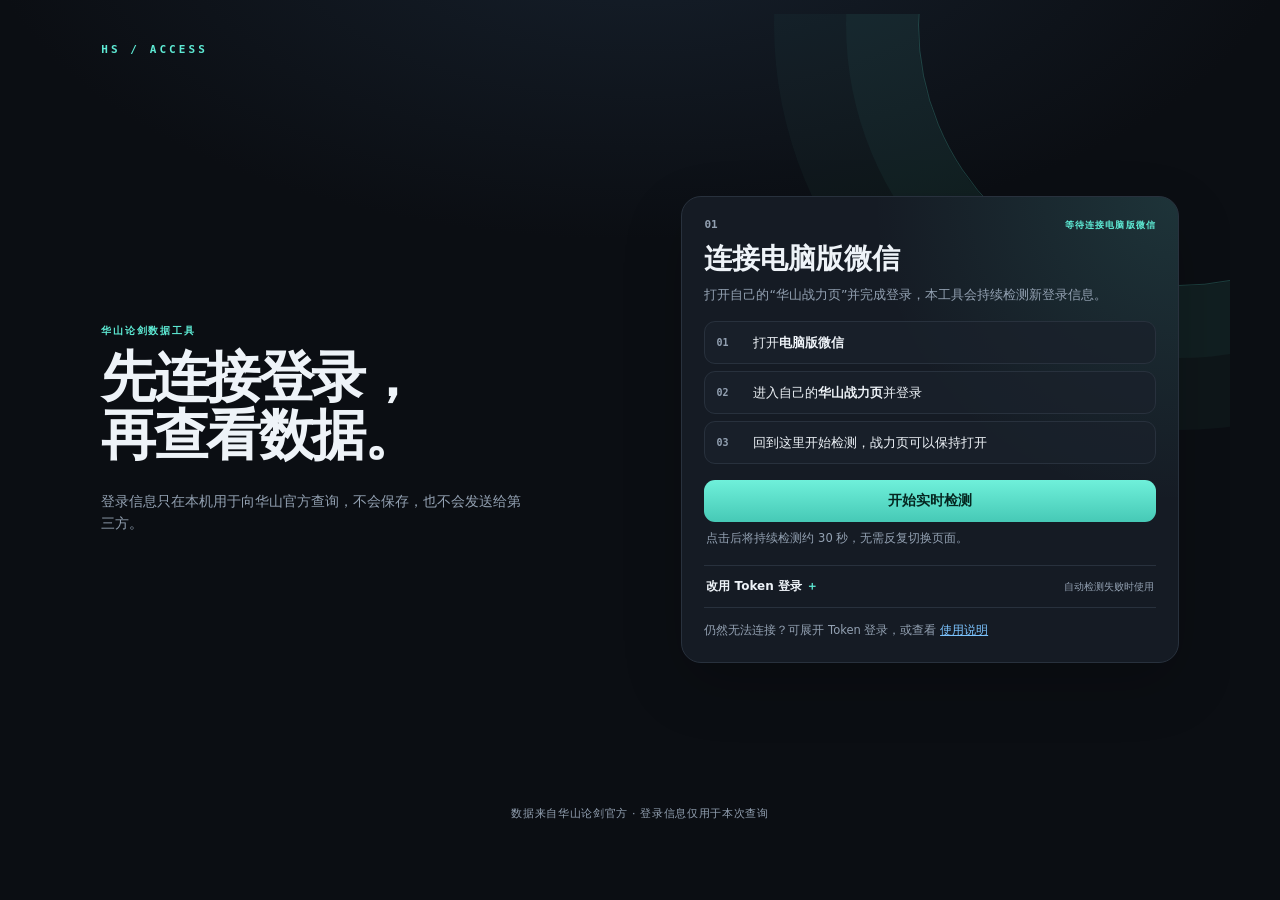
==== internal/server/web/index.html @ 26a72d14 "feat: add multi-theme selector" ====
<!DOCTYPE html>
<html lang="zh-CN">
<head>
<meta charset="utf-8">
<meta name="viewport" content="width=device-width, initial-scale=1.0">
<title>华山论剑 · 数据查询</title>
<link rel="icon" href="data:,">
<script>try{const t=localStorage.getItem('theme');if(t==='light'||t==='yulehui')document.documentElement.setAttribute('data-theme',t)}catch(e){}</script>
<link rel="stylesheet" href="styles.css">
<link rel="stylesheet" href="rules.css">
</head>
<body>
<div class="wrap">
  <div id="gate" class="gate"><div class="spin">正在检测登录状态…</div></div>
  <div id="app" hidden>
    <main id="home" class="home-page">
      <div class="home-topline">
        <div class="home-mark">HS / DATA</div>
        <div class="home-team-brand" aria-hidden="true">
          <img src="assets/yulehui-crest.webp" alt="">
          <span><b>鱼乐会</b><small>YULEHUI CLUB</small></span>
        </div>
      </div>
      <div class="home-hero">
        <small>华山论剑数据工具</small>
        <h1>狼人杀的最高境界，<br>就是修身养性。</h1>
        <p>查询选手表现、查看赛事排名，或快速查找华山规则。</p>
      </div>
      <div class="home-choices">
        <button class="home-choice personal" onclick="showPersonal()">
          <span class="home-no">01</span><span class="home-icon">个人</span>
          <strong>个人数据</strong><small>战力、战绩、版型表现与多人对比</small><i>进入查询 →</i>
        </button>
        <button class="home-choice events" onclick="showEvents()">
          <span class="home-no">02</span><span class="home-icon">赛事</span>
          <strong>赛事数据</strong><small>按赛区、赛季和比赛类型查看门派排名</small><i>进入查询 →</i>
        </button>
        <button class="home-choice tools" onclick="showTools()">
          <span class="home-no">03</span><span class="home-icon">工具</span>
          <strong>华山工具箱</strong><small>分数、评选、身份、技能与版型规则速查</small><i>打开工具箱 →</i>
        </button>
      </div>
      <section class="home-actions" aria-label="常用功能">
        <div class="home-actions-title"><b>常用功能</b><span>主题、帮助与更新</span></div>
        <div class="home-action-list">
          <button onclick="showTheme()"><span>◐</span><b>主题</b><small id="theme-current-name">青崖夜</small></button>
          <button onclick="showAbout()"><span>?</span><b>使用说明</b></button>
          <button onclick="shareApp()"><span>↗</span><b>分享给朋友</b></button>
          <button onclick="showChangelog()"><span>≡</span><b>更新日志</b></button>
          <button onclick="checkUpdate()"><span>↻</span><b>检查更新</b></button>
          <button class="danger" onclick="quitApp()"><span>×</span><b>退出程序</b></button>
        </div>
      </section>
      <div class="home-foot">数据来自华山论剑官方 · 登录信息仅用于本次查询 · <span class="home-credit">本工具由 <b>Will</b> 制作 · © 2026</span></div>
    </main>

    <main id="personal-page" class="app-page personal-page" hidden>
      <div class="page-head"><button id="personal-back" class="page-back" onclick="closePersonal()">← 首页</button><div><small>PERSONAL DATA</small><h1>个人数据</h1></div></div>
      <div class="personal-content">
        <div class="sub">跨赛区 / 赛季 / 门派查询 · 多人对比 · 数据来自官方</div>
        <div class="bar">
          <div class="smode">
            <button type="button" class="qf on" data-mode="name" aria-pressed="true" onclick="setSearchMode('name')">按名字</button>
            <button type="button" class="qf" data-mode="id" aria-pressed="false" onclick="setSearchMode('id')">按 ID</button>
          </div>
          <div class="line">
            <div class="f" style="flex:2"><label>选手</label><input id="q" placeholder="输入选手名，回车搜索" onkeydown="if(event.key==='Enter')searchName()"></div>
            <div style="flex:0 0 auto"><button onclick="searchName()">搜索</button></div>
          </div>
        </div>

        <div id="basket" class="basket" hidden></div>
        <div id="results" class="results"></div>
        <div id="detail" class="detail"></div>
        <div class="muted" style="margin-top:18px;font-size:12px">数据来自华山论剑官方 · <span id="tokexp"></span>关闭本页后程序将在 3 分钟内自动退出</div>
        <div class="page-credit personal-credit">本工具由 <b>Will</b> 制作 · © 2026</div>
      </div>
    </main>

    <main id="events-page" class="app-page events-page" hidden>
      <div class="page-head events-page-head"><button class="page-back" onclick="showHome()">← 首页</button><div><small>EVENT DATA</small><h1>赛事数据</h1></div></div>
      <div id="events-body" class="events-body"></div>
      <div class="page-credit">本工具由 <b>Will</b> 制作 · © 2026</div>
    </main>

    <main id="tools-page" class="app-page tools-page" hidden>
      <div class="page-head"><button class="page-back" onclick="showHome()">← 首页</button><div><small>HUASHAN TOOLBOX</small><h1>华山工具箱</h1></div></div>
      <div class="tools-content">
        <div class="tools-intro">
          <span>实用工具</span>
          <h2>华山规则，随用随查。</h2>
          <p>按主题浏览或直接搜索，快速找到当前牌局需要确认的规则。</p>
        </div>
        <div class="tool-grid">
          <button id="rules-open" class="tool-card">
            <span class="tool-symbol">规</span>
            <span class="tool-copy"><small>RULES REFERENCE</small><strong>华山规则</strong><i>搜索分数、评选、身份、技能和版型</i></span>
            <span class="tool-enter">打开速查 →</span>
          </button>
          <button id="draw-tool-open" class="tool-card draw-card" onclick="showDrawTool()">
            <span class="tool-symbol">抽</span>
            <span class="tool-copy"><small>DRAW SCORE LAB</small><strong>抽局积分模拟器</strong><i>填写未赛局分，比较抽掉任意一局后的总分与排名</i></span>
            <span class="tool-enter">开始模拟 →</span>
          </button>
        </div>
      </div>
      <div class="page-credit">本工具由 <b>Will</b> 制作 · © 2026</div>
    </main>

    <main id="draw-tool-page" class="app-page draw-tool-page" hidden>
      <div class="page-head"><button class="page-back" onclick="closeDrawTool()">← 工具箱</button><div><small>DRAW SCORE LAB</small><h1>抽局积分模拟器</h1></div></div>
      <div id="draw-tool-body" class="draw-tool-body"></div>
      <div class="page-credit">本工具由 <b>Will</b> 制作 · © 2026</div>
    </main>
  </div>
</div>
<div id="ov" class="ov" style="display:none" aria-hidden="true" onclick="if(event.target===this)closeGame()"></div>
<div id="about" class="ov" style="display:none" aria-hidden="true" onclick="if(event.target===this)closeAbout()"></div>
<div id="rules" class="ov" style="display:none" aria-hidden="true"></div>
<div id="pop" class="ov" style="display:none" aria-hidden="true" onclick="if(event.target===this)closePop()"></div>

<script type="module" src="js/rules.js"></script>
<script type="module" src="js/main.js"></script>
</body>
</html>
---- internal/server/web/styles.css ----
:root{--bg:#0b0e13;--card:#151b24;--card2:#1a212b;--line:#28313d;--fg:#eef3f8;--sub:#93a1b2;--acc:#5eead4;--acc-d:#0b3b34;--gold:#f3c969;--blue:#7cc4ff;--danger:#ff6b6b;--hover:#202a36;--on-acc:#052620;--button-top:#6ff0da;--button-bottom:#46c9b6;}
*{box-sizing:border-box;-webkit-tap-highlight-color:transparent}
[hidden]{display:none!important}
body{margin:0;color:var(--fg);font:15px/1.55 -apple-system,"PingFang SC","Microsoft YaHei",system-ui,sans-serif;background:radial-gradient(1200px 600px at 50% -10%,#16202c 0%,var(--bg) 55%) fixed;}
.wrap{max-width:none;margin:0 auto;padding:14px 18px 48px}
.head{display:flex;align-items:baseline;gap:10px;margin-bottom:2px}
.head h1{font-size:20px;margin:0;letter-spacing:.5px}
.sub{color:var(--sub);font-size:12.5px;margin-bottom:16px}
.bar{background:var(--card);border:1px solid var(--line);border-radius:16px;padding:12px;display:flex;flex-direction:column;gap:10px}
.line{display:flex;gap:10px;align-items:flex-end}
.f{flex:1} label{display:block;font-size:11.5px;color:var(--sub);margin-bottom:5px}
input{width:100%;background:#0b0f15;border:1px solid var(--line);color:var(--fg);border-radius:11px;padding:11px 12px;font-size:15px;outline:none;transition:border-color .15s}
input:focus{border-color:var(--acc)}
button{background:linear-gradient(180deg,var(--button-top),var(--button-bottom));color:var(--on-acc);border:0;border-radius:11px;padding:12px 18px;font-size:15px;font-weight:800;cursor:pointer;transition:filter .15s,transform .05s;white-space:nowrap}
button:hover{filter:brightness(1.06)} button:active{transform:translateY(1px)} button:disabled{opacity:.4;cursor:not-allowed}
button:focus-visible,a:focus-visible,input:focus-visible,select:focus-visible,[tabindex]:focus-visible{outline:3px solid color-mix(in srgb,var(--acc) 42%,transparent);outline-offset:2px}
body.modal-open{overflow:hidden}

.credit{color:var(--sub)}
.credit b{color:var(--fg)}
.about-card{max-width:560px}
.about-body{padding:16px;line-height:1.7}
.about-body h4{margin:14px 0 6px;font-size:14px;color:var(--acc)}
.about-body h4:first-child{margin-top:0}
.about-body ol{margin:0;padding-left:22px} .about-body li{margin:4px 0}
.about-body a{color:var(--blue)}
.about-credit{margin-top:16px;padding-top:12px;border-top:1px solid var(--line);color:var(--sub);font-size:12px;text-align:right}
.about-credit b{color:var(--fg)}
.about-body ul{margin:6px 0;padding-left:20px;line-height:1.7}
.about-submenu{margin:16px 0;padding:0 13px;border:1px solid var(--line);border-radius:12px;background:var(--card2)}.about-submenu summary{padding:11px 0;cursor:pointer;color:var(--fg);font-size:13px;font-weight:800}.about-submenu[open] summary{border-bottom:1px solid var(--line)}.about-submenu-body{padding:12px 0}.about-submenu-body p{margin:0 0 10px;color:var(--sub);font-size:12px}.about-submenu-body .copy-btn{color:var(--on-acc)}

/* 主题选择：三张色板直接预览视觉语言，当前主题用描边和勾选标记确认。 */
.theme-card{max-width:860px}.theme-card .ov-head>div small{display:block;margin-bottom:3px;color:var(--acc);font:800 9px/1 ui-monospace,Consolas,monospace;letter-spacing:.18em}.theme-body{padding:18px 2px 4px}.theme-body>p{margin:0 0 14px;color:var(--sub);font-size:12px}.theme-grid{display:grid;grid-template-columns:repeat(3,minmax(0,1fr));gap:10px}.theme-option{position:relative;min-width:0;padding:10px;text-align:left;white-space:normal;color:var(--fg);border:1px solid var(--line);border-radius:15px;background:var(--card2);box-shadow:none}.theme-option:hover{filter:none;transform:translateY(-2px);border-color:var(--acc)}.theme-option.selected{border-color:var(--acc);box-shadow:0 0 0 2px color-mix(in srgb,var(--acc) 18%,transparent)}.theme-preview{position:relative;display:block;height:106px;overflow:hidden;border:1px solid color-mix(in srgb,var(--line) 72%,transparent);border-radius:10px;background:var(--card)}.theme-preview i{position:absolute;display:block}.theme-preview-dark{background:radial-gradient(circle at 78% 15%,#214137,transparent 30%),linear-gradient(145deg,#1a212b,#0b0e13)}.theme-preview-dark i:first-of-type{inset:13px 12px auto;height:11px;border-radius:5px;background:#5eead4}.theme-preview-dark i:nth-of-type(2){inset:34px 12px 12px 42%;border-radius:8px;background:#151b24;border:1px solid #28313d}.theme-preview-dark i:nth-of-type(3){left:12px;right:62%;bottom:12px;height:42px;border-radius:8px;background:#202a36}.theme-preview-light{background:radial-gradient(circle at 18% 2%,#fffaf0,transparent 42%),#f3ede2}.theme-preview-light i:first-of-type{inset:13px 12px auto;height:11px;border-radius:5px;background:#b7472d}.theme-preview-light i:nth-of-type(2){inset:34px 12px 12px 42%;border-radius:8px;background:#fffdf8;border:1px solid #ded1bd}.theme-preview-light i:nth-of-type(3){left:12px;right:62%;bottom:12px;height:42px;border-radius:8px;background:#f7f0e5;border:1px solid #ded1bd}.theme-preview-yulehui{background:linear-gradient(112deg,#fff 0 48%,#0c154f 48% 62%,#0866e8 62% 75%,#f0b900 75% 80%,#fff 80%)}.theme-preview-yulehui::after{content:"";position:absolute;inset:0;background:linear-gradient(transparent 64%,rgba(12,21,79,.08) 64%)}.theme-preview-yulehui img{position:absolute;z-index:2;width:78px;height:78px;left:50%;top:50%;object-fit:contain;transform:translate(-50%,-50%);filter:drop-shadow(0 4px 7px rgba(12,21,79,.24))}.theme-preview-yulehui i:first-of-type{left:10px;top:10px;width:28px;height:5px;border-radius:3px;background:#0866e8}.theme-preview-yulehui i:nth-of-type(2){right:10px;bottom:10px;width:31px;height:5px;border-radius:3px;background:#f0b900}.theme-option-copy{display:block;padding:11px 3px 3px}.theme-option-copy small,.theme-option-copy b,.theme-option-copy em{display:block}.theme-option-copy small{color:var(--acc);font-size:9px;font-weight:900;letter-spacing:.16em}.theme-option-copy b{margin-top:3px;font:700 20px/1.2 Georgia,"Songti SC",serif}.theme-option-copy em{min-height:36px;margin-top:5px;color:var(--sub);font-size:11px;font-style:normal;line-height:1.55}.theme-check{position:absolute;display:grid;place-items:center;right:16px;top:124px;width:21px;height:21px;border-radius:50%;color:transparent;background:transparent;border:1px solid var(--line);font-size:12px}.theme-option.selected .theme-check{color:var(--on-acc);background:var(--acc);border-color:var(--acc)}

/* 首页与全页面导航。 */
.home-page{width:min(1180px,100%);min-height:calc(100vh - 62px);margin:0 auto;display:grid;grid-template-columns:1.05fr 1fr;grid-template-rows:auto 1fr auto auto;gap:18px 58px;align-items:center;padding:30px clamp(12px,4vw,54px);position:relative;overflow:hidden;isolation:isolate}
.home-page>*{position:relative;z-index:1}
.home-page::before{content:"";position:absolute;width:520px;height:520px;border:1px solid color-mix(in srgb,var(--acc) 22%,transparent);border-radius:50%;right:-210px;top:-250px;box-shadow:0 0 0 72px color-mix(in srgb,var(--acc) 4%,transparent),0 0 0 144px color-mix(in srgb,var(--acc) 3%,transparent);pointer-events:none}
.home-topline{grid-column:1/-1;display:flex;align-items:center;justify-content:space-between;min-height:56px}.home-mark{color:var(--acc);font:800 11px/1 ui-monospace,Consolas,monospace;letter-spacing:.28em}.home-team-brand{display:none;align-items:center;gap:12px;padding:4px 0 4px 14px;border-left:3px solid var(--gold)}.home-team-brand img{width:116px;height:116px;object-fit:contain;filter:drop-shadow(0 8px 13px rgba(12,21,79,.18))}.home-team-brand span,.home-team-brand b,.home-team-brand small{display:block}.home-team-brand b{color:var(--fg);font:800 18px/1.1 Georgia,"Songti SC",serif}.home-team-brand small{margin-top:4px;color:var(--acc);font:800 8px/1 ui-monospace,Consolas,monospace;letter-spacing:.16em}
.home-hero small,.page-head small{display:block;color:var(--acc);font:800 10px/1.2 ui-monospace,Consolas,monospace;letter-spacing:.18em;margin-bottom:12px}
.home-hero h1{margin:0;font:700 clamp(40px,4.3vw,58px)/1.05 Georgia,"Songti SC",serif;letter-spacing:-.045em}
.home-hero p{max-width:420px;margin:26px 0 0;color:var(--sub);font-size:14px}
.home-choices{display:grid;gap:10px;position:relative}
.home-choice{min-height:142px;padding:18px 22px;text-align:left;white-space:normal;border:1px solid var(--line);border-radius:18px;background:linear-gradient(145deg,var(--card),var(--card2));color:var(--fg);display:grid;grid-template-columns:auto 1fr;grid-template-rows:auto auto auto 1fr;gap:3px 16px;box-shadow:0 18px 50px rgba(0,0,0,.12);transition:transform .18s,border-color .18s,box-shadow .18s}
.home-choice:hover{filter:none;transform:translateY(-3px);border-color:var(--acc);box-shadow:0 22px 60px rgba(0,0,0,.24)}.home-choice:active{transform:translateY(-1px)}
.home-choice.personal{background:radial-gradient(circle at 100% 0,rgba(124,196,255,.13),transparent 45%),var(--card)}
.home-choice.events{background:radial-gradient(circle at 100% 0,rgba(243,201,105,.13),transparent 45%),var(--card)}
.home-choice.tools{background:radial-gradient(circle at 100% 0,rgba(255,107,107,.12),transparent 45%),var(--card)}
.home-no{grid-row:1/5;color:var(--sub);font:700 11px/1 ui-monospace,Consolas,monospace}.home-icon{justify-self:end;color:var(--sub);font-size:11px;border:1px solid var(--line);border-radius:999px;padding:3px 9px}
.home-choice strong{font:700 24px/1.25 Georgia,"Songti SC",serif}.home-choice small{color:var(--sub);font-size:12px}.home-choice i{align-self:end;color:var(--acc);font-style:normal;font-size:12px;font-weight:800}
.home-actions{grid-column:1/-1;display:grid;grid-template-columns:150px minmax(0,1fr);align-items:center;gap:18px;padding:13px 0;border-top:1px solid var(--line);border-bottom:1px solid var(--line);position:relative}
.home-actions-title b,.home-actions-title span{display:block}.home-actions-title b{font:700 16px/1.2 Georgia,"Songti SC",serif}.home-actions-title span{color:var(--sub);font-size:10px;margin-top:4px}
.home-action-list{display:grid;grid-template-columns:repeat(6,minmax(0,1fr));gap:6px}.home-action-list button{min-width:0;padding:9px 6px;background:transparent;border:1px solid transparent;border-radius:10px;color:var(--sub);display:flex;flex-direction:column;align-items:center;gap:3px}.home-action-list button:hover{filter:none;color:var(--fg);border-color:var(--line);background:var(--card)}.home-action-list button>span{color:var(--acc);font:800 18px/1 ui-monospace,Consolas,monospace}.home-action-list button>b{font-size:11px}.home-action-list button>small{font-size:8px;line-height:1;color:var(--acc)}.home-action-list button.danger>span{color:var(--danger)}
.home-foot{grid-column:1/-1;text-align:center;color:var(--sub);font-size:11px;letter-spacing:.06em}.home-foot b{color:var(--fg)}.home-credit{white-space:nowrap}
.page-credit{margin:32px auto 10px;text-align:center;color:var(--sub);font-size:11px;letter-spacing:.06em;opacity:.85}.page-credit b{color:var(--fg)}
.app-page{width:min(1320px,100%);margin:0 auto}.personal-content{max-width:1040px;margin:0 auto}.page-head{height:74px;display:flex;align-items:center;gap:24px;border-bottom:1px solid var(--line);margin-bottom:14px}.page-head small{margin:0 0 3px}.page-head h1{font:700 25px/1.1 Georgia,"Songti SC",serif;margin:0}.page-back{background:transparent;color:var(--sub);border:1px solid var(--line);padding:8px 13px;font-size:12px}.page-back:hover{filter:none;color:var(--acc);border-color:var(--acc)}

/* 华山工具箱：规则速查是首个工具，卡片网格可直接承接后续计算器。 */
.tools-content{max-width:1080px;margin:0 auto;padding:34px 18px 50px}.tools-intro{max-width:680px}.tools-intro>span{color:var(--acc);font-size:10px;font-weight:900;letter-spacing:.2em}.tools-intro h2{margin:8px 0 10px;font:700 clamp(30px,4vw,48px)/1.08 Georgia,"Songti SC",serif;letter-spacing:-.025em}.tools-intro p{margin:0;color:var(--sub);font-size:13px;line-height:1.8}.tool-grid{display:grid;grid-template-columns:repeat(2,minmax(0,1fr));gap:14px;margin-top:34px}.tool-card{min-height:220px;padding:24px;text-align:left;white-space:normal;color:var(--fg);border:1px solid var(--line);border-radius:20px;background:radial-gradient(circle at 100% 0,color-mix(in srgb,var(--gold) 15%,transparent),transparent 48%),var(--card);display:grid;grid-template-columns:64px 1fr;grid-template-rows:1fr auto;gap:18px;box-shadow:0 18px 45px rgba(0,0,0,.12)}.tool-card:hover{filter:none;transform:translateY(-2px);border-color:var(--gold)}.tool-symbol{display:grid;place-items:center;width:64px;height:64px;border:1px solid color-mix(in srgb,var(--gold) 45%,var(--line));border-radius:17px;color:var(--gold);font:700 28px/1 Georgia,"Songti SC",serif;background:color-mix(in srgb,var(--gold) 8%,var(--card2))}.tool-copy small,.tool-copy strong,.tool-copy i{display:block}.tool-copy small{color:var(--gold);font:800 9px/1.2 ui-monospace,Consolas,monospace;letter-spacing:.15em}.tool-copy strong{margin-top:9px;font:700 28px/1.2 Georgia,"Songti SC",serif}.tool-copy i{margin-top:7px;color:var(--sub);font-size:12px;font-style:normal}.tool-enter{grid-column:1/-1;align-self:end;color:var(--acc);font-size:12px;font-weight:800}
.tool-card.draw-card{background:radial-gradient(circle at 100% 0,color-mix(in srgb,var(--acc) 17%,transparent),transparent 48%),var(--card)}

/* 抽局积分模拟器：桌面端横向矩阵，移动端改为单局竖向编辑。 */
.draw-tool-body{max-width:1500px;margin:0 auto;padding:28px 18px 50px}.draw-filters{display:grid;grid-template-columns:repeat(3,minmax(150px,1fr)) auto;gap:10px;align-items:end;margin-bottom:18px}.draw-filters label,.draw-mobile-panel>label,.draw-section-head label{display:flex;flex-direction:column;gap:6px}.draw-filters label span,.draw-mobile-panel>label span,.draw-section-head label span{color:var(--sub);font-size:10px;font-weight:800}.draw-filters select,.draw-mobile-panel select,.draw-section-head select{width:100%;padding:10px 12px;color:var(--fg);border:1px solid var(--line);border-radius:10px;background:var(--card2)}.draw-empty,.draw-status{display:flex;align-items:center;justify-content:space-between;gap:16px;padding:18px 20px;border:1px solid var(--line);border-radius:16px;background:linear-gradient(120deg,color-mix(in srgb,var(--acc) 7%,var(--card)),var(--card))}.draw-empty{min-height:150px;flex-direction:column;justify-content:center;text-align:center}.draw-empty b,.draw-status b{font:700 18px/1.3 Georgia,"Songti SC",serif}.draw-empty span,.draw-status span{color:var(--sub);font-size:12px}.draw-warning,.draw-prompt{margin-top:10px;padding:11px 14px;border-left:3px solid var(--gold);color:var(--sub);background:color-mix(in srgb,var(--gold) 8%,transparent);font-size:12px}.draw-prompt{border-left-color:var(--acc);background:color-mix(in srgb,var(--acc) 8%,transparent)}.draw-matrix-wrap{margin-top:14px;overflow:auto;border:1px solid var(--line);border-radius:15px;background:var(--card)}.draw-matrix{width:max-content;min-width:100%;border-collapse:separate;border-spacing:0;font-size:11px}.draw-matrix th,.draw-matrix td{height:48px;padding:6px 8px;text-align:center;border-right:1px solid var(--line);border-bottom:1px solid var(--line);background:var(--card)}.draw-matrix thead th{position:sticky;top:0;z-index:3;background:var(--card2)}.draw-matrix tbody tr:last-child>*{border-bottom:0}.draw-matrix tr>*:last-child{border-right:0}.draw-matrix .draw-team-name{position:sticky;left:0;z-index:2;width:126px;min-width:126px;text-align:left;font-weight:800}.draw-matrix thead .draw-team-name{z-index:5}.draw-matrix .draw-adjust{position:sticky;left:126px;z-index:2;width:72px;min-width:72px;background:var(--card2);font-weight:700}.draw-matrix thead .draw-adjust{z-index:5}.draw-game-head{width:72px;min-width:72px;padding:0!important}.draw-game-head button{width:100%;height:100%;padding:6px;background:transparent;color:var(--fg);border:0;border-radius:0}.draw-game-head button:hover{transform:none;background:var(--hover)}.draw-game-head b,.draw-game-head small{display:block;white-space:nowrap}.draw-game-head small{margin-top:4px;color:var(--sub);font-size:8px;font-weight:500}.draw-score{width:72px;min-width:72px;font-variant-numeric:tabular-nums}.draw-score.projected{background:color-mix(in srgb,var(--gold) 8%,var(--card))}.draw-score input{width:58px;padding:7px 3px;text-align:center;color:var(--fg);border:1px solid color-mix(in srgb,var(--gold) 55%,var(--line));border-radius:8px;background:var(--card2)}.draw-matrix .selected{background:color-mix(in srgb,var(--acc) 14%,var(--card))!important;box-shadow:inset 2px 0 var(--acc),inset -2px 0 var(--acc)}.draw-current-total,.draw-current-rank{position:sticky;right:50px;z-index:2;min-width:68px;background:var(--card2)!important;font-weight:900}.draw-current-rank{right:0;min-width:50px;color:var(--acc)}.draw-matrix thead .draw-current-total,.draw-matrix thead .draw-current-rank{z-index:5}.draw-lower{display:grid;grid-template-columns:minmax(300px,.8fr) minmax(520px,1.2fr);gap:14px;margin-top:14px}.draw-ranking,.draw-ranges,.draw-mobile-panel{border:1px solid var(--line);border-radius:15px;background:var(--card);overflow:hidden}.draw-section-head{display:flex;align-items:end;justify-content:space-between;gap:14px;padding:16px 18px;border-bottom:1px solid var(--line)}.draw-section-head small{color:var(--acc);font-size:9px;font-weight:900;letter-spacing:.15em}.draw-section-head h3{margin:4px 0 0;font:700 20px/1.2 Georgia,"Songti SC",serif}.draw-section-head>span{color:var(--sub);font-size:10px}.draw-ranking ol{list-style:none;margin:0;padding:0}.draw-ranking li{display:grid;grid-template-columns:38px 1fr auto;align-items:center;gap:8px;min-height:39px;padding:5px 16px;border-bottom:1px solid var(--line)}.draw-ranking li:last-child{border-bottom:0}.draw-ranking li strong{font-size:13px;font-variant-numeric:tabular-nums}.draw-rank-no{display:grid;place-items:center;width:24px;height:24px;border-radius:50%;color:var(--sub);background:var(--card2);font-weight:900}.draw-ranges table{width:100%;border-collapse:collapse;font-size:12px}.draw-ranges th,.draw-ranges td{padding:10px 16px;text-align:right;border-bottom:1px solid var(--line)}.draw-ranges tbody tr:last-child>*{border-bottom:0}.draw-ranges th:first-child{text-align:left}.draw-mobile{display:none}.draw-error{margin-top:14px}

/* 赛事排名使用页面宽度直接排版；不设横向或纵向滚动容器，超量通过分页切换。 */
.events-body{padding-bottom:20px}.event-filters{display:grid;grid-template-columns:repeat(3,minmax(170px,1fr)) auto;gap:12px;align-items:end;padding:14px 16px;border:1px solid var(--line);border-radius:15px;background:linear-gradient(135deg,var(--card2),color-mix(in srgb,var(--acc) 4%,transparent))}
.event-filters label{display:flex;flex-direction:column;gap:5px;margin:0}.event-filters label span{font-size:10px;color:var(--sub);font-weight:800;letter-spacing:.1em}.event-filters select{width:100%;height:42px;appearance:none;background-color:#0b0f15;background-image:linear-gradient(45deg,transparent 50%,var(--sub) 50%),linear-gradient(135deg,var(--sub) 50%,transparent 50%);background-position:calc(100% - 17px) 18px,calc(100% - 12px) 18px;background-size:5px 5px,5px 5px;background-repeat:no-repeat;border:1px solid var(--line);color:var(--fg);border-radius:11px;padding:0 34px 0 12px;font:600 14px/1.2 inherit;outline:none}.event-filters select:focus{border-color:var(--acc);box-shadow:0 0 0 3px color-mix(in srgb,var(--acc) 12%,transparent)}
.event-filters select:disabled{opacity:.6}.event-filter-status{grid-column:1/-1;color:var(--sub);font-size:11px;margin-top:-3px}
.event-rankings{margin-top:12px;border:1px solid var(--line);border-radius:15px;background:var(--card);overflow:hidden}.event-result-head{display:flex;align-items:end;justify-content:space-between;padding:11px 16px;border-bottom:1px solid var(--line)}.event-result-head small,.event-team-title small{display:block;color:var(--sub);font-size:9px;text-transform:uppercase;letter-spacing:.12em;font-weight:800}.event-result-head b{display:block;margin-top:2px}.event-result-head>span{color:var(--sub);font-size:11px}
.event-rank-table table{table-layout:fixed;margin:0;font-size:12.5px}.event-rank-table th,.event-rank-table td{padding:6px 10px;height:31px}.event-rank-table th:first-child{width:64px}.event-rank-table th:nth-child(2){width:32%}.event-rank-table td:nth-child(n+3),.event-rank-table th:nth-child(n+3){text-align:right}.event-rank-table td:nth-child(2){overflow:hidden;text-overflow:ellipsis;white-space:nowrap}.event-rank-table td:nth-child(2) small{color:var(--sub);font-size:9px;margin-left:8px}.event-rank{font-size:15px;font-weight:900;color:var(--acc)}.event-rank-table tr:focus{outline:2px solid var(--acc);outline-offset:-2px}.event-ranking-note{margin:0;border-top:1px solid var(--line);border-left:0;padding:9px 14px}
.detail-tabs.event-tabs{grid-template-columns:repeat(3,minmax(0,1fr));margin:12px 16px 0}.event-tabs .detail-tab:disabled{opacity:.48;cursor:default;color:var(--sub);background:transparent}.event-tabs .detail-tab:disabled:hover{color:var(--sub);background:transparent}.event-tab-status{min-height:34px;padding:9px 18px;color:var(--sub);font-size:11px}.event-player-table th:nth-child(2){width:27%}
.event-pager{min-height:48px;display:flex;flex-wrap:wrap;align-items:center;justify-content:center;gap:18px;padding:7px 14px;border-top:1px solid var(--line);color:var(--sub);font-size:11px}.event-pager.single{justify-content:flex-end}.event-pager button{padding:7px 13px;font-size:11px}.ghost{background:transparent;color:var(--acc);border:1px solid var(--acc-d)}
.event-empty,.event-loading{min-height:320px;display:flex;flex-direction:column;align-items:center;justify-content:center;gap:7px;text-align:center;color:var(--sub);padding:24px}.event-empty.compact{min-height:180px;grid-column:1/-1}.event-empty b,.event-loading b{color:var(--fg);font-size:15px}.event-empty span,.event-loading span{font-size:12px}.event-error{margin:18px}
.event-team-page{max-width:1240px;margin:0 auto}.event-rank-back{margin:4px 0 18px}.event-team-title{display:flex;align-items:end;justify-content:space-between;padding:22px 0 14px;border-bottom:1px solid var(--line)}.event-team-title h2{margin:5px 0 0;font:700 clamp(34px,5vw,58px)/1 Georgia,"Songti SC",serif}.event-team-title>span{color:var(--sub);font-size:12px}.event-team-meta{display:flex;gap:24px;color:var(--sub);font-size:12px;margin:12px 0 18px}.event-team-meta b{color:var(--fg)}.event-member-table{border:1px solid var(--line);border-radius:14px;background:var(--card);overflow:hidden}.event-member-table table{table-layout:fixed;margin:0}.event-member-table th,.event-member-table td{padding:10px 9px}.event-member-table th:first-child{width:30%;text-align:left}.event-member-table th:not(:first-child),.event-member-table td:not(:first-child){text-align:right}.event-member-link{display:block;width:100%;padding:0;border:0;background:transparent;color:var(--fg);text-align:left}.event-member-link:hover{filter:none;color:var(--acc)}.event-member-link b{display:block;overflow:hidden;text-overflow:ellipsis;white-space:nowrap}.event-member-link small{display:block;color:var(--sub);font-size:9px;margin-top:2px}.event-note{margin-top:16px;padding:10px 12px;border-left:2px solid var(--line);color:var(--sub);font-size:11px}.event-note.warn{border-color:var(--gold);color:var(--gold);margin:0 0 14px}
.data-snapshot-note{margin:-6px 0 18px;padding:10px 12px;border-left:2px solid var(--acc);color:var(--sub);background:color-mix(in srgb,var(--acc) 6%,transparent);font-size:11px;line-height:1.6}
@media(max-width:760px){.wrap{padding:10px 9px 36px}.home-page{display:block;padding:28px 8px}.home-hero{margin:36px 0 34px}.home-hero h1{font-size:40px}.home-choices{gap:10px}.home-choice{min-height:146px}.home-actions{display:block;margin-top:26px;padding:16px 0}.home-actions-title{margin-bottom:10px}.home-action-list{grid-template-columns:repeat(3,1fr)}.home-action-list button{padding:10px 4px}.home-foot{margin-top:24px}.page-head{height:66px}.tools-content{padding:24px 6px 40px}.tool-grid{grid-template-columns:1fr;margin-top:24px}.event-filters{grid-template-columns:1fr 1fr}.event-filters button{grid-column:1/-1}.event-rank-table th:nth-child(n+6),.event-rank-table td:nth-child(n+6){display:none}.event-rank-table th,.event-rank-table td{padding-left:5px;padding-right:5px}.event-rank-table th:first-child{width:42px}.event-rank-table th:nth-child(2){width:auto}.event-rank-table th:nth-child(3){width:58px}.event-rank-table th:nth-child(4){width:48px}.event-rank-table th:nth-child(5){width:58px}.event-result-head>span{display:none}.event-member-table{border:0;background:transparent}.event-member-table table,.event-member-table tbody{display:block}.event-member-table thead{display:none}.event-member-table tr{display:grid;grid-template-columns:repeat(4,minmax(0,1fr));gap:0;margin-bottom:10px;border:1px solid var(--line);border-radius:12px;background:var(--card);overflow:hidden}.event-member-table td,.event-member-table td:not(:first-child){display:flex;flex-direction:column;gap:2px;padding:9px;text-align:left;border-bottom:0}.event-member-table td::before{content:attr(data-label);color:var(--sub);font-size:9px;font-weight:800}.event-member-table td:first-child{grid-column:1/-1;border-bottom:1px solid var(--line)}.event-member-link b{white-space:normal}.detail-tabs{margin:0 10px}}
@media(max-width:760px){.detail-tabs.event-tabs{margin:10px}}
@media(max-width:760px){.draw-tool-body{padding:20px 2px 40px}.draw-filters{grid-template-columns:1fr 1fr}.draw-filters label:first-child{grid-column:1/-1}.draw-filters button{grid-column:1/-1}.draw-status{align-items:flex-start;flex-direction:column}.draw-desktop{display:none}.draw-mobile{display:block;margin-top:14px}.draw-mobile-panel{padding:14px}.draw-mobile-scores{margin-top:12px}.draw-mobile-score{display:grid;grid-template-columns:1fr 88px;align-items:center;min-height:43px;padding:5px 2px;border-bottom:1px solid var(--line)}.draw-mobile-score:last-child{border-bottom:0}.draw-mobile-score>span{font-weight:800}.draw-mobile-score>b{text-align:right;font-variant-numeric:tabular-nums}.draw-mobile-score>small{text-align:right;color:var(--sub);font-size:9px}.draw-mobile-score input{width:88px;padding:8px;text-align:right;color:var(--fg);border:1px solid color-mix(in srgb,var(--gold) 55%,var(--line));border-radius:8px;background:var(--card2)}.draw-lower{grid-template-columns:1fr}.draw-section-head{align-items:flex-start}.draw-section-head label{min-width:90px}.draw-ranges th,.draw-ranges td{padding:10px 9px}}
@media(max-width:440px){.event-filters{grid-template-columns:1fr}.event-filters button{grid-column:auto}.event-pager{gap:8px}.event-pager span{font-size:10px}.event-member-table tr{grid-template-columns:repeat(2,minmax(0,1fr))}.home-hero h1{font-size:35px}.home-action-list{grid-template-columns:repeat(2,1fr)}.tool-card{grid-template-columns:52px 1fr;padding:19px;min-height:200px}.tool-symbol{width:52px;height:52px;font-size:23px}}
/* 登录页沿用首页的宽幅双栏、衬线标题与环形背景。 */
.gate{width:min(1180px,100%);min-height:calc(100vh - 62px);margin:0 auto;padding:30px clamp(12px,4vw,54px);display:grid;grid-template-columns:1.05fr 1fr;grid-template-rows:auto 1fr auto;gap:18px 58px;align-items:center;position:relative;overflow:hidden}
.gate::before{content:"";position:absolute;width:520px;height:520px;border:1px solid color-mix(in srgb,var(--acc) 22%,transparent);border-radius:50%;right:-210px;top:-250px;box-shadow:0 0 0 72px color-mix(in srgb,var(--acc) 4%,transparent),0 0 0 144px color-mix(in srgb,var(--acc) 3%,transparent);pointer-events:none}
.gate-mark{grid-column:1/-1;color:var(--acc);font:800 11px/1 ui-monospace,Consolas,monospace;letter-spacing:.28em}
.gate-hero small{display:block;color:var(--acc);font:800 10px/1.2 ui-monospace,Consolas,monospace;letter-spacing:.18em;margin-bottom:12px}
.gate-hero h1{margin:0;font:700 clamp(40px,4.3vw,58px)/1.05 Georgia,"Songti SC",serif;letter-spacing:-.045em}
.gate-hero p{max-width:420px;margin:26px 0 0;color:var(--sub);font-size:14px}
.gate-card{padding:22px;border:1px solid var(--line);border-radius:20px;background:radial-gradient(circle at 100% 0,color-mix(in srgb,var(--acc) 12%,transparent),transparent 45%),var(--card);box-shadow:0 22px 60px rgba(0,0,0,.18);position:relative}
.gate-card.manual-only{background:radial-gradient(circle at 100% 0,color-mix(in srgb,var(--blue) 14%,transparent),transparent 45%),var(--card)}
.gate-card-head{display:flex;align-items:center;justify-content:space-between;margin-bottom:12px}.gate-no{color:var(--sub);font:700 11px/1 ui-monospace,Consolas,monospace}.gate-state{color:var(--acc);font:800 9px/1.2 ui-monospace,Consolas,monospace;letter-spacing:.12em;text-transform:uppercase}
.gate-card h2{margin:0;font:700 28px/1.2 Georgia,"Songti SC",serif}.gate .gate-lead{max-width:440px;margin:8px 0 16px;color:var(--sub);font-size:12.5px;line-height:1.7}
.gate-steps{display:grid;gap:7px;margin:0 0 16px}.gate-steps>div{min-height:43px;padding:8px 11px;border:1px solid var(--line);border-radius:11px;background:color-mix(in srgb,var(--card2) 80%,transparent);display:grid;grid-template-columns:28px 1fr;align-items:center;gap:9px}.gate-steps>div>b{color:var(--sub);font:800 10px/1 ui-monospace,Consolas,monospace}.gate-steps span{font-size:12.5px}.gate-steps span b{color:var(--fg)}
.gate .gate-btn{width:100%;font-size:14px}.auto-status{min-height:34px;padding:8px 2px 0;color:var(--sub);font-size:11.5px;line-height:1.55}.auto-status.active{color:var(--acc)}.auto-status.error{color:var(--gold)}
.gate .gate-sub{margin-top:13px;font-size:11.5px;color:var(--sub);line-height:1.7}.gate .gate-sub a{color:var(--blue);cursor:pointer;text-decoration:underline}.gate-foot{grid-column:1/-1;text-align:center;color:var(--sub);font-size:11px;letter-spacing:.06em}
.gate>.spin{grid-column:1/-1;align-self:center;justify-self:center;color:var(--sub);padding:20px}
.manual-login{margin:9px 0 0;border-top:1px solid var(--line);border-bottom:1px solid var(--line)}
.manual-login summary{padding:11px 2px;cursor:pointer;list-style:none;display:flex;align-items:center;justify-content:space-between;gap:12px}.manual-login summary::-webkit-details-marker{display:none}.manual-login summary span{color:var(--fg);font-size:12px;font-weight:800}.manual-login summary span::after{content:" ＋";color:var(--acc)}.manual-login[open] summary span::after{content:" －"}.manual-login summary small{color:var(--sub);font-size:10px}.manual-body{padding:2px 2px 12px}.manual-login.open{padding:13px 0 0;border-bottom:0}
.manual-row{display:flex;gap:8px;align-items:stretch}
.manual-row input{min-width:0;font-size:13px;font-family:ui-monospace,Menlo,Consolas,monospace}
.manual-row button{padding:10px 14px;font-size:13px}
.manual-status{margin-top:8px;color:var(--sub);font-size:11.5px;line-height:1.55;text-align:left}
.manual-status.error{color:var(--danger)}
@media(max-width:760px){.gate{display:block;padding:28px 8px}.gate-hero{margin:36px 0 34px}.gate-hero h1{font-size:40px}.gate-card{padding:19px}.gate-foot{margin-top:24px}}
@media(max-width:520px){.manual-row{flex-direction:column}.manual-row button{width:100%}.gate-hero h1{font-size:35px}.gate-card h2{font-size:25px}}

/* 浅色主题：暖纸、墨色与朱砂，和深色主题形成明确但一致的编辑风格。 */
[data-theme=light]{--bg:#f3ede2;--card:#fffdf8;--card2:#f7f0e5;--line:#ded1bd;--fg:#29231d;--sub:#74695d;--acc:#b7472d;--acc-d:#f0d0c2;--gold:#9a6b18;--blue:#356b95;--danger:#b52f35;--hover:#eee2d1;--on-acc:#fffaf4;--button-top:#c85a3c;--button-bottom:#aa3d27;}
[data-theme=light] body{background:radial-gradient(900px 520px at 14% -8%,#fffaf0 0%,transparent 68%),linear-gradient(180deg,#f7f1e7,var(--bg)) fixed;}
[data-theme=light] input,[data-theme=light] select{background:#fffdf8;color:var(--fg);color-scheme:light;}
/* 浅色不用渐变：卡片本会渐到深底(#12181f/#10161d)导致下半截字看不清，统一压成纯色 */
[data-theme=light] .pcard,[data-theme=light] .ov-card{background:var(--card);}
[data-theme=light] .pphoto{background:var(--card2);border-color:var(--line);}
[data-theme=light] .badge{background:#fff7dd;border-color:#e2c66d;color:#8a6500;}
[data-theme=light] .gm.mvp{background:#fff7dd;border-color:#e2c66d;color:#8a6500;}
[data-theme=light] .gm.svp{background:#eaf6ff;border-color:#9bc8ea;color:#246da8;}
[data-theme=light] .gm.bgx{background:#fff0f0;border-color:#efb1b1;color:#b13b3b;}
[data-theme=light] .win.good{background:#eaf6ff;border-color:#9bc8ea;color:#246da8;}
[data-theme=light] .win.wolf{background:#fff0f0;border-color:#efb1b1;color:#b13b3b;}
[data-theme=light] .home-choice.personal{background:radial-gradient(circle at 100% 0,rgba(53,107,149,.12),transparent 45%),var(--card)}
[data-theme=light] .home-choice.events{background:radial-gradient(circle at 100% 0,rgba(154,107,24,.13),transparent 45%),var(--card)}
[data-theme=light] .home-choice.tools{background:radial-gradient(circle at 100% 0,rgba(183,71,45,.12),transparent 45%),var(--card)}

/* 鱼乐会：从队服提取白、海军蓝、皇家蓝和金色，队标青色仅作光效辅助。 */
[data-theme=yulehui]{--bg:#f2f6fc;--card:#ffffff;--card2:#edf3fc;--line:#c9d5ec;--fg:#0c154f;--sub:#58698f;--acc:#0866e8;--acc-d:#d4e4ff;--gold:#987000;--blue:#007fa8;--danger:#b83247;--hover:#e2eaf8;--on-acc:#ffffff;--button-top:#1678ff;--button-bottom:#0757ce;color-scheme:light}
[data-theme=yulehui] body{background:radial-gradient(circle at 92% 2%,rgba(0,202,235,.17),transparent 25%),linear-gradient(118deg,transparent 0 70%,rgba(12,21,79,.045) 70% 78%,transparent 78%),linear-gradient(180deg,#fbfdff,var(--bg)) fixed}
[data-theme=yulehui] input,[data-theme=yulehui] select,[data-theme=yulehui] .qsel,[data-theme=yulehui] .event-filters select{background-color:#fff;color:var(--fg);color-scheme:light}
[data-theme=yulehui] .pcard,[data-theme=yulehui] .ov-card{background:linear-gradient(180deg,#fff,#f6f9fe)}
[data-theme=yulehui] .pphoto,[data-theme=yulehui] .cmp-p img.cmp-photo,[data-theme=yulehui] .cmpc-photo{background:var(--card2);border-color:var(--line)}
[data-theme=yulehui] .badge,[data-theme=yulehui] .gm.mvp{background:#fff8d9;border-color:#e4ca67;color:#806000}
[data-theme=yulehui] .gm.svp,[data-theme=yulehui] .win.good{background:#e8f4ff;border-color:#8ec4ee;color:#075fa7}
[data-theme=yulehui] .gm.bgx,[data-theme=yulehui] .win.wolf{background:#fff0f2;border-color:#e8a9b1;color:#a52f40}
[data-theme=yulehui] .home-team-brand{display:flex}
[data-theme=yulehui] .home-page::before{inset:-1px;border-radius:0;border:0;width:auto;height:auto;transform:none;background:linear-gradient(118deg,transparent 0 61%,rgba(8,102,232,.085) 61% 70%,rgba(240,185,0,.12) 70% 73%,transparent 73%),linear-gradient(118deg,transparent 0 78%,rgba(0,202,235,.075) 78% 86%,transparent 86%);box-shadow:none}
[data-theme=yulehui] .home-page::after{content:"";position:absolute;z-index:0;inset:-95px -80px;background:url("assets/yulehui-crest.webp") 55px 30px/340px 370px repeat;opacity:.032;transform:rotate(-6deg) scale(1.04);filter:saturate(.9) contrast(.98);pointer-events:none}
[data-theme=yulehui] .home-choice{border-color:#c5d5ef;box-shadow:0 18px 50px rgba(12,21,79,.08)}
[data-theme=yulehui] .home-choice:hover{border-color:var(--acc);box-shadow:0 22px 58px rgba(8,102,232,.16)}
[data-theme=yulehui] .home-choice.personal{background:linear-gradient(112deg,rgba(255,255,255,.94) 0 84%,rgba(8,102,232,.16) 84%);backdrop-filter:blur(4px)}
[data-theme=yulehui] .home-choice.events{background:linear-gradient(112deg,rgba(255,255,255,.94) 0 84%,rgba(240,185,0,.20) 84%);backdrop-filter:blur(4px)}
[data-theme=yulehui] .home-choice.tools{background:linear-gradient(112deg,rgba(255,255,255,.94) 0 84%,rgba(0,202,235,.17) 84%);backdrop-filter:blur(4px)}
[data-theme=yulehui] .page-head{position:relative;overflow:hidden}[data-theme=yulehui] .page-head>*{position:relative;z-index:1}[data-theme=yulehui] .page-head::after{content:"";position:absolute;right:8px;top:0;width:76px;height:74px;background:url("assets/yulehui-crest.webp") center/contain no-repeat;opacity:.34}
[data-theme=yulehui] .cmp-tbl thead th,[data-theme=yulehui] .cmp-tbl th.cmp-name,[data-theme=yulehui] .cmp-tbl td.cmp-name{background:var(--card)}
[data-theme=yulehui] .cmp-tbl tbody tr:hover td,[data-theme=yulehui] .cmp-tbl tbody tr:hover td.cmp-name{background:var(--card2)}
[data-theme=yulehui] .cmp-best{background:color-mix(in srgb,var(--acc) 10%,var(--card))}
@media(max-width:700px){.theme-grid{grid-template-columns:1fr}.theme-option{display:grid;grid-template-columns:118px minmax(0,1fr);align-items:center;gap:11px}.theme-preview{height:82px}.theme-option-copy{padding:2px}.theme-option-copy em{min-height:0}.theme-check{top:13px;right:13px}.home-team-brand{gap:7px;padding-left:9px}.home-team-brand img{width:84px;height:84px}.home-team-brand b{font-size:15px}[data-theme=yulehui] .home-page::after{inset:-55px -75px;background-position:28px 22px;background-size:245px 266px;opacity:.03;transform:rotate(-6deg) scale(1.04)}[data-theme=yulehui] .page-head::after{right:5px;top:1px;width:64px;height:64px;opacity:.32}}
@media(max-width:430px){.theme-option{grid-template-columns:92px minmax(0,1fr)}.theme-preview-yulehui img{width:64px;height:64px}.home-team-brand img{width:78px;height:78px}.home-team-brand small{display:none}}

/* 个人信息里的“数据说明”提示：点击 ⓘ 展开气泡 */
.infohint{position:relative;display:inline-flex;align-items:center;justify-content:center;min-width:18px;height:18px;margin-left:8px;padding:0 2px;border-radius:9px;background:var(--card2);border:1px solid var(--line);color:var(--sub);font-size:12px;font-weight:400;cursor:pointer;user-select:none;vertical-align:middle}
.infohint:hover{color:var(--acc);border-color:var(--acc)}
.infobubble{display:none;position:absolute;top:24px;left:0;z-index:30;width:240px;background:var(--card);border:1px solid var(--line);border-radius:10px;padding:10px 12px;font-size:12.5px;font-weight:400;line-height:1.65;color:var(--fg);box-shadow:0 6px 20px rgba(0,0,0,.3);white-space:normal;text-align:left}
.infohint.open .infobubble{display:block}

/* 反馈：复制邮箱按钮 + 明文 + mailto 兜底；复制后底部弹 toast */
.feedback-line{display:flex;align-items:center;gap:10px;flex-wrap:wrap;margin-top:4px}
.feedback-line a{color:var(--blue)}
.copy-btn{padding:6px 12px;font-size:13px;border-radius:9px}
.mono{font-family:ui-monospace,Menlo,Consolas,monospace;color:var(--acc);font-size:13.5px}
.toast{position:fixed;left:50%;bottom:28px;transform:translateX(-50%) translateY(10px);z-index:100;background:var(--card);border:1px solid var(--line);color:var(--fg);padding:10px 16px;border-radius:12px;font-size:13.5px;box-shadow:0 8px 28px rgba(0,0,0,.4);opacity:0;pointer-events:none;transition:opacity .2s,transform .2s;max-width:86vw;text-align:center}
.toast.show{opacity:1;transform:translateX(-50%) translateY(0)}
.banner{margin-top:12px;background:#2a1414;border:1px solid #5a2a2a;color:#ffb4b4;border-radius:12px;padding:10px 12px;font-size:13px}
.results{margin-top:14px;display:flex;flex-direction:column;gap:8px}
.item{display:flex;align-items:center;gap:12px;padding:8px 12px 8px 8px;border:1px solid var(--line);border-radius:14px;background:var(--card);transition:border-color .15s,background .15s}
.item:hover{border-color:var(--acc);background:var(--card2)}
.item-open{min-width:0;flex:1;display:flex;align-items:center;gap:12px;padding:3px;background:transparent;color:var(--fg);text-align:left;font-weight:400}.item-open:hover{filter:none}.item-open>span{min-width:0}.item-open .nm,.item-open .sect{display:block}
.item img{width:46px;height:46px;border-radius:50%;object-fit:cover;background:#222;flex:0 0 auto}
.item .nm{font-weight:700} .item .sect{color:var(--sub);font-size:12px;margin-top:1px}
.item .rt{margin-left:auto;text-align:right;color:var(--gold);font-variant-numeric:tabular-nums;font-size:13px}
.item .rt .id{color:var(--sub);font-size:11px}
.detail{margin-top:16px}
.pcard{position:relative;background:linear-gradient(180deg,var(--card),#12181f);border:1px solid var(--line);border-radius:20px;overflow:hidden}
.detail-tabs{display:grid;grid-template-columns:repeat(4,minmax(0,1fr));gap:4px;margin:0 16px;padding:5px;background:color-mix(in srgb,var(--card2) 76%,transparent);border:1px solid var(--line);border-radius:12px}.detail-tab{min-width:0;padding:9px 8px;border:0;border-radius:8px;background:transparent;color:var(--sub);font-size:12px;font-weight:800}.detail-tab:hover{filter:none;color:var(--fg);background:color-mix(in srgb,var(--fg) 5%,transparent)}.detail-tab.active{background:var(--acc);color:var(--on-acc);box-shadow:0 5px 14px color-mix(in srgb,var(--acc) 18%,transparent)}.detail-panel{min-height:260px;padding-top:4px}
.phead{position:relative;display:flex;align-items:stretch;gap:18px;padding:20px 18px 8px;flex-wrap:wrap}
.phead>.pphoto,.phead>.pinfo{position:relative;z-index:1}
.pphoto{width:170px;height:220px;object-fit:cover;object-position:50% 12%;border-radius:14px;background:#0b0f15;border:1px solid #2b3542;flex:0 0 auto}
.pinfo{flex:1 1 240px;min-width:200px;display:flex;flex-direction:column}
.prow{display:flex;align-items:baseline;flex-wrap:wrap;gap:6px 12px}
.prow .name{font-weight:800;font-size:38px;line-height:1.02}
.prow .id{color:var(--sub);font-size:16px;font-variant-numeric:tabular-nums}
.pstat{margin-top:auto;padding-top:16px}
.pw-hero{display:flex;align-items:baseline;gap:10px}
.pw-hero b{font-size:66px;font-weight:900;color:var(--acc);line-height:.9;font-variant-numeric:tabular-nums;text-shadow:0 0 26px color-mix(in srgb,var(--acc) 38%,transparent)}
.pw-hero span{color:var(--sub);letter-spacing:3px;font-size:12px}
.pmetrics{display:flex;gap:10px;flex-wrap:wrap;margin-top:12px}
.pmetric{background:var(--card2);border:1px solid var(--line);border-radius:11px;padding:7px 15px;min-width:76px;text-align:center}
.pmetric b{display:block;font-size:19px;font-weight:800;font-variant-numeric:tabular-nums;line-height:1.1}
.pmetric span{color:var(--sub);font-size:10.5px;margin-top:2px;display:block}
.teams{padding:6px 18px 10px;display:flex;flex-wrap:wrap;gap:6px}
.teams .tm{background:var(--card2);border:1px solid var(--line);border-radius:999px;padding:3px 11px;font-size:12px;color:var(--sub)}
.teams .none{color:var(--sub);font-size:12.5px}
.sec{padding:0 16px 8px} .sec h3{font-size:13.5px;margin:16px 0 10px;display:flex;align-items:center;gap:7px}
.sec h3 small{color:var(--sub);font-weight:500;font-size:11.5px}
.sec h3::after{content:"";flex:1;height:1px;background:linear-gradient(90deg,var(--line),transparent)}
.grid{display:grid;grid-template-columns:repeat(4,1fr);gap:9px}
@media(max-width:520px){.grid{grid-template-columns:repeat(3,1fr)}}
.tile{background:var(--card2);border:1px solid var(--line);border-radius:12px;padding:11px 8px;text-align:center}
.tile b{display:block;font-size:18px;font-weight:800;font-variant-numeric:tabular-nums}
.tile span{color:var(--sub);font-size:11px;margin-top:2px;display:block}
.honors{padding:2px 16px 4px;display:flex;flex-wrap:wrap;gap:7px}
.badge{background:linear-gradient(180deg,#3a2f12,#2a2410);color:var(--gold);border:1px solid #514213;border-radius:8px;padding:4px 10px;font-size:12px;font-weight:600}
table{width:100%;border-collapse:collapse;font-size:13px;margin-top:8px}
th,td{text-align:left;padding:7px 6px;border-bottom:1px solid var(--line);font-variant-numeric:tabular-nums} th{color:var(--sub);font-weight:600}
.gm{display:inline-block;padding:1px 7px;border-radius:6px;font-size:11px;font-weight:700;border:1px solid;margin-right:4px}
.gm.mvp{color:var(--gold);border-color:#514213;background:#241f0c}
.gm.svp{color:var(--blue);border-color:#1d3a52;background:#0c1b28}
.gm.bgx{color:var(--danger);border-color:#5a2a2a;background:#241010}
.spin,.err,.muted{padding:14px 4px} .spin,.muted{color:var(--sub);font-size:13px} .err{color:var(--danger);font-size:13px}
.loading-card{display:flex;align-items:flex-start;gap:12px;margin:8px 0;padding:15px 16px;background:var(--card);border:1px solid var(--line);border-radius:13px;color:var(--fg)}
.loading-card b{display:block;font-size:13.5px;margin-bottom:3px}
.loading-card span:not(.loading-pulse){display:block;color:var(--sub);font-size:12.5px;line-height:1.65}
.loading-pulse{width:10px;height:10px;margin-top:5px;flex:0 0 auto;border-radius:50%;background:var(--acc);box-shadow:0 0 0 0 color-mix(in srgb,var(--acc) 38%,transparent);animation:loading-pulse 1.5s ease-out infinite}
@keyframes loading-pulse{70%{box-shadow:0 0 0 8px transparent}100%{box-shadow:0 0 0 0 transparent}}
@media(prefers-reduced-motion:reduce){.loading-pulse{animation:none}}
.tbl-wrap{overflow-x:auto;-webkit-overflow-scrolling:touch}
tr.grow{cursor:pointer;transition:background .12s} tr.grow:hover{background:var(--card2)} tr.grow:focus-visible{outline:2px solid var(--acc);outline-offset:-2px}
.morebtn{margin-top:10px;background:transparent;color:var(--acc);border:1px solid var(--acc-d);padding:9px 14px;font-size:13px;font-weight:700}
/* —— 牌局详情弹层 —— */
.ov{position:fixed;inset:0;background:rgba(4,7,11,.74);backdrop-filter:blur(3px);z-index:50;display:flex;align-items:flex-start;justify-content:center;padding:18px 8px;overflow:auto}
.ov-card{background:linear-gradient(180deg,var(--card),#10161d);border:1px solid var(--line);border-radius:18px;max-width:780px;width:100%;padding:16px}
.ov-head{display:flex;flex-wrap:wrap;gap:6px 14px;align-items:center;font-size:12.5px;color:var(--sub);margin-bottom:12px}
.ov-head b{color:var(--fg)}
.ov-close{margin-left:auto;cursor:pointer;color:var(--acc);border:1px solid var(--acc-d);border-radius:9px;padding:5px 12px;font-weight:700;background:transparent}
.gt{width:100%;border-collapse:collapse;font-size:12.5px}
.gt th,.gt td{padding:6px 9px;border-bottom:1px solid var(--line);text-align:left;vertical-align:top}
.gt th{color:var(--sub);font-weight:600;position:sticky;top:0;background:var(--card)}
.gt tr.me td{background:color-mix(in srgb,var(--acc) 10%,transparent)}
.gt .pn{font-weight:700} .gt .sc{color:var(--sub);font-size:11px}
.r-wolf{color:var(--danger);font-weight:700} .r-god{color:var(--blue);font-weight:700} .r-civ{color:var(--sub)}
.tag2{display:inline-block;padding:1px 6px;border-radius:6px;font-size:11px;border:1px solid var(--line);color:var(--sub);margin:0 4px 3px 0}
.win{display:inline-block;padding:2px 9px;border-radius:7px;font-weight:700;font-size:12px}
.win.good{color:var(--blue);border:1px solid #1d3a52;background:#0c1b28} .win.wolf{color:var(--danger);border:1px solid #5a2a2a;background:#241010}
.qfbar{font-size:12px;color:var(--sub);padding:2px 0 10px;display:flex;flex-direction:column;align-items:flex-start;gap:8px}
.qg{display:flex;align-items:center;gap:6px;flex-wrap:wrap}
.qg>label{display:inline;margin:0;color:var(--sub);font-size:12px}
.qf{display:inline-block;padding:3px 10px;border:1px solid var(--line);border-radius:999px;background:transparent;color:var(--sub);font-size:inherit;font-weight:600;line-height:1.55;cursor:pointer;transition:all .12s}
.qf:hover{filter:none;border-color:var(--acc);color:var(--fg)}
.qf.on{background:var(--acc-d);border-color:var(--acc);color:var(--acc)}
.smode{display:flex;gap:8px;margin-bottom:10px;font-size:12px}
.qsel{background:#0b0f15;border:1px solid var(--line);color:var(--fg);border-radius:999px;padding:3px 10px;font-size:12px;outline:none;max-width:150px}
.qsel:focus{border-color:var(--acc)}
.res{font-weight:700} .res.w{color:#6bd39a} .res.l{color:var(--sub)}
th.sortable{padding:0;white-space:nowrap;user-select:none}.sort-button{width:100%;padding:7px 6px;border-radius:0;background:transparent;color:inherit;font:inherit;text-align:inherit}.sort-button:hover{filter:none;background:var(--hover)}
.sort-ind{margin-left:3px;font-size:.8em;opacity:.4}
th.sortable:hover .sort-ind,.cmpc-rowlabel.sortable:hover .sort-ind{opacity:.85}
.sort-ind.on{opacity:1;color:var(--acc)}
/* —— 牌局弹层：按人/按天 页签 + 按天纵向排版（避免左右滑）—— */
.ov-tabs{display:inline-flex;gap:6px}
.day-view{display:flex;flex-direction:column;gap:10px}
.day-sec{border:1px solid var(--line);border-radius:12px;padding:8px 12px;background:var(--card2)}
.day-sec h4{margin:0 0 6px;font-size:13px;color:var(--fg)}
.day-line{font-size:12.5px;line-height:1.7;color:var(--fg);display:flex;flex-wrap:wrap;gap:4px 10px}
.day-k{color:var(--sub);flex:0 0 auto;margin-right:2px}
/* 按天视图（方案A）：每天内分「技能/警徽/投票/事件」小块；技能行彩色文字，狼刀合并并列狼队 */
.day-sec h4{margin:0 0 8px}
.day-block{margin:8px 0 2px}
.day-block+.day-block{border-top:1px dashed var(--line);padding-top:8px}
.day-bh{color:var(--sub);font-size:11px;font-weight:700;letter-spacing:.5px;margin-bottom:5px;display:flex;align-items:center;gap:8px}
.day-bh::after{content:"";flex:1;height:1px;background:linear-gradient(90deg,var(--line),transparent)}
.sk-line{font-size:12.5px;line-height:1.9;display:flex;flex-wrap:wrap;align-items:baseline;gap:0 5px}
.sk-emo{flex:0 0 auto}
.sk-role{font-weight:700}
.sk-verb{color:var(--acc);font-weight:700}
.sk-arrow{color:var(--sub);margin:0 1px}
.vote-pair{display:inline-flex;align-items:center;background:var(--card);border:1px solid var(--line);border-radius:7px;padding:1px 9px;font-size:12px;font-variant-numeric:tabular-nums;margin:0 5px 5px 0}
/* 按天投票：按被投目标归并，每个目标一行；只箭头着色，号码两侧标「座号 名字·身份」 */
.vote-list{display:flex;flex-direction:column;gap:4px;margin-bottom:2px}
.vote-row{display:flex;flex-wrap:wrap;align-items:baseline;gap:2px 7px;font-size:12.5px;line-height:1.7;font-variant-numeric:tabular-nums}
.vote-row .v-from{color:var(--fg)} .vote-row .v-to{color:var(--fg)}
.badge-win{font-size:12.5px;margin-bottom:6px}
.badge-win .star{color:var(--gold)}
.ev-item{display:inline-block;background:var(--card);border:1px solid var(--line);border-radius:7px;padding:1px 9px;font-size:12px;margin:0 5px 5px 0}
.day-none{color:var(--sub)}
/* 单局复盘 analysis：花名册 / 出局时间线 / 投票着色 / 放逐结果 / 违规扣分 */
.roster{display:flex;flex-wrap:wrap;gap:8px 18px;margin:0 0 10px;font-size:12px}
.rteam{display:flex;flex-wrap:wrap;align-items:center;gap:4px 6px}
.rteam .rk{color:var(--sub);font-weight:700;margin-right:2px}
.rteam .rk.civk{margin-left:10px}
.rteam.wolf{padding:4px 8px;border-radius:8px;background:rgba(255,107,107,.07)}
.rc{background:var(--card);border:1px solid var(--line);border-radius:6px;padding:0 6px;font-variant-numeric:tabular-nums}
.timeline,.points{display:flex;flex-wrap:wrap;align-items:center;gap:4px 6px;margin:0 0 10px;font-size:12px;line-height:1.9}
.timeline .tl-k,.points .tl-k{color:var(--sub);font-weight:700;margin-right:4px}
.tl-item{display:inline-flex;align-items:center;gap:5px;background:var(--card);border:1px solid var(--line);border-radius:7px;padding:1px 8px}
.tl-day{color:var(--sub);font-size:11px}
.tl-cause{color:var(--danger);font-weight:600}
.tl-doubt{color:var(--gold);font-size:11px;border:1px solid var(--gold);border-radius:5px;padding:0 3px;margin-left:2px}
.tl-sep{color:var(--sub);margin:0 1px}
.pt-item{display:inline-flex;align-items:center;gap:5px;background:var(--card);border:1px solid var(--line);border-radius:7px;padding:1px 8px}
.pt-name{color:var(--sub)}
.pt-val{color:var(--danger);font-weight:700;font-variant-numeric:tabular-nums}
.vhit{color:#3fb867;font-weight:600}
.vmiss{color:var(--danger)}
.v-abst{color:var(--sub)}
.exile-line{margin-top:6px;font-size:12.5px}
.exile-line .star{color:var(--danger)}
.exile-line .tally{color:var(--sub);font-size:11.5px}
.exile-line.peace{color:var(--acc)}
.out-tag{display:inline-block;background:rgba(255,107,107,.12);border:1px solid var(--line);color:var(--danger);border-radius:6px;padding:0 5px;font-size:11px;margin:0 4px 3px 0}
tr.out{opacity:.62}
tr.out td:first-child{text-decoration:line-through;text-decoration-color:var(--danger)}
.seat-card.out{opacity:.66}
.mk-bgx{color:var(--danger)}
/* 按人视图：宽屏表格 / 窄屏卡片（<560px） */
.seat-narrow{display:none}
.seat-card{border:1px solid var(--line);border-radius:12px;padding:8px 12px;background:var(--card2)}
.seat-card.me{background:color-mix(in srgb,var(--acc) 10%,transparent);border-color:var(--acc-d)}
.seat-card-h{display:flex;align-items:baseline;flex-wrap:wrap;gap:4px 8px;margin-bottom:4px}
.seat-card-h .seat-no{font-weight:700;color:var(--sub)}
.seat-card-h .seat-role{margin-left:auto}
@media(max-width:559px){
  .seat-wide{display:none}
  .seat-narrow{display:flex;flex-direction:column;gap:8px}
}

/* 抽局结果直接在积分矩阵中按当前名次重排，突出门派与抽局积分。 */
.draw-matrix tbody .draw-team-name{width:150px;min-width:150px;padding-left:12px;font-size:14px;line-height:1.25;white-space:nowrap}.draw-matrix .draw-adjust{left:150px}.draw-inline-rank{display:inline-grid;place-items:center;width:27px;height:27px;margin-right:8px;border-radius:50%;color:var(--acc);background:color-mix(in srgb,var(--acc) 12%,var(--card2));font-size:11px;font-weight:900;font-style:normal}.draw-matrix tbody tr:nth-child(-n+3) .draw-inline-rank{color:var(--gold);background:color-mix(in srgb,var(--gold) 14%,var(--card2))}.draw-matrix .draw-current-total{right:0;min-width:88px;color:var(--acc);font:900 16px/1 ui-monospace,Consolas,monospace}.draw-matrix thead .draw-current-total{right:0;color:var(--fg);font:800 11px/1.2 inherit}

@media(max-width:760px){.draw-mobile-controls{display:grid;grid-template-columns:minmax(90px,.75fr) minmax(150px,1.25fr);gap:10px}.draw-mobile-controls label{display:flex;flex-direction:column;gap:6px}.draw-mobile-controls label span{color:var(--sub);font-size:10px;font-weight:800}.draw-mobile-controls select{width:100%;padding:10px 9px;color:var(--fg);border:1px solid var(--line);border-radius:10px;background:var(--card2)}.draw-mobile-score{grid-template-columns:minmax(0,1fr) 54px 88px;gap:8px;min-height:52px}.draw-mobile-team{display:flex;align-items:center;min-width:0}.draw-mobile-team i{display:grid;flex:0 0 auto;place-items:center;width:26px;height:26px;margin-right:8px;border-radius:50%;color:var(--acc);background:color-mix(in srgb,var(--acc) 12%,var(--card2));font-size:10px;font-weight:900;font-style:normal}.draw-mobile-team b{overflow:hidden;text-overflow:ellipsis;white-space:nowrap;font-size:14px}.draw-mobile-score>strong{text-align:right;color:var(--acc);font:900 17px/1 ui-monospace,Consolas,monospace}.draw-mobile-score>strong small{display:block;margin-top:4px;color:var(--sub);font:700 8px/1 inherit}.draw-mobile-game-score{display:flex;flex-direction:column;text-align:right}.draw-mobile-game-score>b{font-size:13px;font-variant-numeric:tabular-nums}.draw-mobile-game-score>small{margin-top:3px;color:var(--sub);font-size:8px}.draw-mobile-game-score input{width:88px}.draw-mobile-score:nth-child(-n+3) .draw-mobile-team i{color:var(--gold);background:color-mix(in srgb,var(--gold) 14%,var(--card2))}}
.draw-matrix thead .draw-current-total{font-family:inherit;font-size:11px;font-weight:800;line-height:1.2}.draw-matrix .draw-adjust{width:84px;min-width:84px}.draw-matrix .draw-penalty{left:234px;white-space:normal;line-height:1.2}
.draw-inline-rank.top{color:var(--gold);background:color-mix(in srgb,var(--gold) 14%,var(--card2))}
@media(max-width:760px){.draw-mobile-score>strong small{font-family:inherit;font-size:8px;font-weight:700;line-height:1}.draw-mobile-team i.top{color:var(--gold);background:color-mix(in srgb,var(--gold) 14%,var(--card2))}}
@media(max-width:520px){
  .pphoto{width:138px;height:178px}
  .pw-hero b{font-size:50px}
  .prow .name{font-size:28px}
}

/* —— 多人对比：搜索结果的“＋对比”按钮 —— */
.addbtn{margin-top:6px;padding:4px 10px;font-size:12px;font-weight:700;border-radius:999px;background:transparent;color:var(--acc);border:1px solid var(--acc-d)}
.addbtn:hover{filter:none;background:var(--acc-d)}
.addbtn.added{color:var(--sub);border-color:var(--line);background:transparent}
/* —— 对比篮 bar（常驻搜索区下方）—— */
.basket{margin-top:12px;background:var(--card);border:1px solid var(--line);border-radius:14px}
.basket[hidden]{display:none}
.bk-inner{display:flex;align-items:center;gap:10px;flex-wrap:wrap;padding:10px 12px}
.bk-label{color:var(--sub);font-size:12px;font-weight:700;flex:0 0 auto}
.bk-chips{display:flex;flex-wrap:wrap;gap:6px;flex:1 1 auto;min-width:0}
.bk-chip{display:inline-flex;align-items:center;gap:6px;background:var(--card2);border:1px solid var(--line);border-radius:999px;padding:3px 6px 3px 11px;font-size:12.5px}
.bk-chip .bk-x{display:grid;place-items:center;width:18px;height:18px;padding:0;border-radius:50%;background:transparent;color:var(--sub);font-size:13px;font-weight:700;line-height:1}
.bk-chip .bk-x:hover{filter:none;color:var(--danger);background:var(--card)}
.bk-go{padding:8px 14px;font-size:13px;flex:0 0 auto}
.bk-clear{padding:8px 12px;font-size:13px;font-weight:700;background:transparent;color:var(--sub);border:1px solid var(--line);flex:0 0 auto}
.bk-clear:hover{filter:none;color:var(--danger);border-color:var(--danger)}
/* —— 对比表 —— */
.cmp{margin-top:4px}
.cmp-head{display:flex;align-items:center;gap:14px;flex-wrap:wrap;padding:0 2px}
.cmp-head h3{font-size:15px;margin:8px 0}
.cmp-head h3 small{color:var(--sub);font-weight:500;font-size:12px}
.cmp-scope{display:flex;gap:10px;margin-left:auto}
.cmp-scope .f{min-width:120px}
.cmp-tabs{flex-direction:row!important;align-items:center;padding:6px 0 10px}
.cmp-layers{flex-direction:row!important;align-items:center;padding:8px 0 4px;gap:8px}
.cmp-layers .qf{padding:5px 16px;font-weight:700}
.cmp-pick{display:inline-flex;align-items:center;gap:6px;margin-left:6px}
.cmp-pick label{display:inline;margin:0;color:var(--sub);font-size:12px}
.cmp-rolebar{display:flex;align-items:center;gap:8px;padding:0 0 10px;font-size:12px;color:var(--sub)}
.cmp-rolebar label{display:inline;margin:0}
.cmp-wrap{border:1px solid var(--line);border-radius:12px}
.cmp-tbl{margin:0}
.cmp-tbl th,.cmp-tbl td{white-space:nowrap;padding:8px 10px}
.cmp-tbl thead th{position:sticky;top:0;background:var(--card);z-index:2}
.cmp-tbl th.cmp-name,.cmp-tbl td.cmp-name{position:sticky;left:0;background:var(--card);z-index:1;min-width:150px}
.cmp-tbl thead th.cmp-name{z-index:3}
.cmp-tbl th.cmp-check,.cmp-tbl td.cmp-check{width:30px;text-align:center;padding-left:8px;padding-right:0}
.cmp-tbl tbody tr:hover td{background:var(--card2)}
.cmp-tbl tbody tr:hover td.cmp-name{background:var(--card2)}
.cmp-p{display:flex;align-items:center;gap:8px}
.cmp-p img.cmp-photo{width:34px;height:44px;border-radius:8px;object-fit:cover;object-position:50% 12%;background:#0b0f15;border:1px solid var(--line);flex:0 0 auto}
.cmp-nm{padding:0;border:0;border-radius:3px;background:transparent;color:var(--fg);font:inherit;font-weight:700;cursor:pointer}
.cmp-nm:hover{filter:none;color:var(--acc);text-decoration:underline}
.cmp-sect{color:var(--sub);font-size:11px;font-variant-numeric:tabular-nums}
.cmp-x{padding:1px 4px;border:0;border-radius:5px;background:transparent;color:var(--sub);font-size:15px;font-weight:700;line-height:1;margin-left:2px}
.cmp-x:hover{filter:none;color:var(--danger)}
.cmp-load{color:var(--sub)}
.cmp-err{color:var(--gold);margin-left:6px}
.text-button{display:inline;padding:0;border:0;border-radius:2px;background:transparent;color:var(--blue);font:inherit;font-weight:inherit;text-decoration:underline}.text-button:hover{filter:none;color:var(--acc)}

/* 同场对比：汇总与逐场矩阵分屏，逐场只保留对局事实和每人的紧凑表现。 */
.cmp-shared-tabs{padding-bottom:8px}
.cmp-shared-intro{display:flex;align-items:baseline;gap:10px;margin:2px 0 10px;padding:11px 14px;border:1px solid var(--line);border-radius:12px;background:linear-gradient(110deg,var(--card),var(--card2))}
.cmp-shared-intro b{font-size:14px;color:var(--fg)}
.cmp-shared-intro span{font-size:11px;color:var(--sub)}
.cmp-shared-hidden{padding:0 0 7px}
.cmp-shared-warning,.cmp-shared-error{margin:0 0 9px;padding:10px 12px;border:1px solid rgba(245,158,11,.35);border-radius:10px;background:rgba(245,158,11,.08)}
.cmp-shared-empty{padding:16px 2px}
.cmp-game-controls{display:flex;align-items:center;gap:12px;flex-wrap:wrap;margin:0 0 9px}
.cmp-game-controls label{display:flex;align-items:center;gap:6px;color:var(--sub);font-size:11px;font-weight:700}
.cmp-game-controls>span{margin-left:auto;color:var(--sub);font-size:11px}
.cmp-games-tbl{margin:0;min-width:max-content}
.cmp-games-tbl th,.cmp-games-tbl td{padding:9px 11px;vertical-align:middle;white-space:nowrap}
.cmp-games-tbl thead th{position:sticky;top:0;z-index:2;min-width:145px;background:var(--card);text-align:left}
.cmp-games-tbl thead th small{display:block;margin-top:2px;color:var(--sub);font-size:10px;font-weight:500}
.cmp-games-tbl .cmp-game-meta{position:sticky;left:0;z-index:1;min-width:168px;background:var(--card);box-shadow:1px 0 0 var(--line)}
.cmp-games-tbl thead .cmp-game-meta{z-index:3}
.cmp-games-tbl tbody tr:hover td{background:var(--card2)}
.cmp-games-tbl tbody tr:hover .cmp-game-meta{background:var(--card2)}
.cmp-game-meta{font-style:normal}
.cmp-game-meta b,.cmp-game-meta span,.cmp-game-meta em{display:block}
.cmp-game-meta b{font-size:12.5px;color:var(--fg)}
.cmp-game-meta span{margin-top:2px;color:var(--sub);font-size:10.5px}
.cmp-game-meta em{margin-top:4px;color:var(--blue);font-size:11.5px;font-style:normal;font-weight:700}
.cmp-game-player{min-width:145px}
.cmp-game-role{font-size:12px;font-weight:800}
.cmp-game-result{display:flex;align-items:center;gap:5px;margin-top:5px;color:var(--sub);font-size:11px}
.cmp-game-result b{color:var(--fg);font-variant-numeric:tabular-nums}
.cmp-game-result .gm{padding:1px 4px;font-size:9px}
.cmp-games-mobile{display:none}
.cmp-games-foot{padding:7px 0 0}
/* 浅色：粘性单元格底色跟随卡片纯色，避免透出下层文字 */
[data-theme=light] .cmp-tbl thead th,[data-theme=light] .cmp-tbl th.cmp-name,[data-theme=light] .cmp-tbl td.cmp-name{background:var(--card);}
[data-theme=light] .cmp-tbl tbody tr:hover td,[data-theme=light] .cmp-tbl tbody tr:hover td.cmp-name{background:var(--card2);}

/* 自定义组：跨 综合/好人/狼人 勾选指标 */
.cmp-picker{display:flex;flex-direction:column;gap:8px;padding:2px 0 10px}
.cmp-pickgrp{display:flex;align-items:flex-start;gap:8px}
.cmp-pickgl{flex:0 0 34px;color:var(--sub);font-size:12px;font-weight:700;padding-top:5px}
.cmp-pickchips{display:flex;flex-wrap:wrap;gap:6px;flex:1 1 auto;min-width:0}
.cmp-pickchips .qf{font-size:12px;padding:4px 10px}

/* 最优值高亮（表格 td / 卡片格共用） */
.cmp-best{color:var(--acc);font-weight:800;background:color-mix(in srgb,var(--acc) 10%,transparent)}
[data-theme=light] .cmp-best{background:color-mix(in srgb,var(--acc) 11%,var(--card))}

/* 卡片列布局（≤4 人）：CSS grid，首列=行标签，其余 N 列=人（大照片卡头 + 指标行横向对齐） */
.cmpc{display:grid;grid-template-columns:max-content repeat(var(--n),minmax(0,1fr));border:1px solid var(--line);border-radius:14px;overflow:hidden;margin-top:2px}
.cmpc-corner{background:var(--card)}
.cmpc-head{display:flex;flex-direction:column;align-items:center;gap:6px;text-align:center;padding:14px 10px;border-left:1px solid var(--line);background:var(--card)}
.cmpc-photo{width:100%;max-width:150px;aspect-ratio:17/22;object-fit:cover;object-position:50% 12%;border-radius:12px;background:#0b0f15;border:1px solid #2b3542}
.cmpc-n1 .cmpc-photo,.cmpc-n2 .cmpc-photo{max-width:230px}
.cmpc-n3 .cmpc-photo{max-width:190px}
.cmpc-n4 .cmpc-photo{max-width:165px}
.cmpc-nm{display:flex;align-items:baseline;gap:4px;font-weight:800;font-size:17px;line-height:1.15}
.cmpc-nm .cmp-nm{color:var(--fg);cursor:pointer}
.cmpc-nm .cmp-nm:hover{color:var(--acc);text-decoration:underline}
.cmpc-id{color:var(--sub);font-size:11.5px;font-variant-numeric:tabular-nums}
.cmpc-honors{display:flex;flex-wrap:wrap;justify-content:center;gap:4px}
.cmpc-honors .badge{padding:2px 7px;font-size:11px}
.cmpc-pw{display:flex;flex-direction:column;align-items:center;margin-top:2px}
.cmpc-pw b{font-size:30px;font-weight:900;color:var(--acc);line-height:1;font-variant-numeric:tabular-nums;text-shadow:0 0 18px color-mix(in srgb,var(--acc) 34%,transparent)}
.cmpc-pw span{color:var(--sub);letter-spacing:2px;font-size:10px;margin-top:3px}
.cmpc-focus{display:inline-flex;align-items:center;gap:4px;color:var(--sub);font-size:11px;cursor:pointer}
.cmpc-focus input{width:auto}
.cmpc-rowlabel{display:flex;align-items:center;width:100%;padding:9px 12px;border:0;border-top:1px solid var(--line);border-radius:0;color:var(--sub);font-size:12.5px;font-weight:700;white-space:nowrap;background:var(--card)}
.cmpc-cell{display:flex;align-items:center;justify-content:center;padding:9px 10px;border-top:1px solid var(--line);border-left:1px solid var(--line);font-variant-numeric:tabular-nums;font-weight:700;font-size:14px}
.cmpc-rowlabel.sortable{cursor:pointer}
.cmpc-rowlabel.sortable:hover{color:var(--fg)}
@media(max-width:520px){.cmpc-photo,.cmpc-n1 .cmpc-photo,.cmpc-n2 .cmpc-photo,.cmpc-n3 .cmpc-photo,.cmpc-n4 .cmpc-photo{max-width:120px}.cmpc-nm{font-size:15px}.cmpc-pw b{font-size:24px}}
@media(max-width:760px){
  .cmp-scope{width:100%;margin-left:0}.cmp-scope .f{flex:1 1 0;min-width:0}
  .cmp-layers{overflow-x:auto;flex-wrap:nowrap!important}.cmp-layers .qf{white-space:nowrap}
  .cmp-shared-intro{align-items:flex-start;flex-direction:column;gap:3px}
  .cmp-game-controls{display:grid;grid-template-columns:1fr 1fr;gap:8px}
  .cmp-game-controls label{display:block}.cmp-game-controls label .qsel{display:block;width:100%;margin-top:4px}
  .cmp-game-controls>span{grid-column:1/-1;margin-left:0}
  .cmp-games-desktop{display:none}.cmp-games-mobile{display:flex;flex-direction:column;gap:10px}
  .cmp-game-card{overflow:hidden;border:1px solid var(--line);border-radius:12px;background:var(--card);cursor:pointer}.cmp-game-card:focus-visible{outline:3px solid color-mix(in srgb,var(--acc) 42%,transparent);outline-offset:2px}
  .cmp-game-card>header{padding:11px 12px;border-bottom:1px solid var(--line);background:var(--card2)}
  .cmp-game-card-player{display:grid;grid-template-columns:minmax(72px,.7fr) minmax(0,1.7fr);align-items:center;gap:8px;padding:9px 12px;border-top:1px solid var(--line)}
  .cmp-game-card-player:first-of-type{border-top:0}.cmp-game-card-player>b{overflow:hidden;text-overflow:ellipsis;font-size:12px}
  .cmp-game-card-player .cmp-game-result{flex-wrap:wrap}
}
---- internal/server/web/rules.css ----
/* 华山规则速查：独立于主界面的查询型阅读界面。 */
.rules-card{width:min(1180px,100%);height:min(900px,calc(100vh - 24px));margin:auto;background:var(--card);border:1px solid var(--line);border-radius:20px;box-shadow:0 22px 80px rgba(0,0,0,.55);display:flex;flex-direction:column;overflow:hidden}
.rules-head{display:flex;align-items:center;gap:18px;padding:20px 24px 16px;border-bottom:1px solid var(--line);background:linear-gradient(110deg,color-mix(in srgb,var(--acc) 12%,var(--card)),var(--card) 46%)}
.rules-title{display:flex;align-items:baseline;gap:9px;font-size:23px;font-weight:900;letter-spacing:.5px}.rules-title b{color:var(--acc);font-size:13px;letter-spacing:2px;border:1px solid var(--acc-d);border-radius:999px;padding:3px 8px}.rules-head p{margin:4px 0 0;color:var(--sub);font-size:12px}.rules-close{margin-left:auto;background:transparent;color:var(--acc);border:1px solid var(--acc-d);padding:7px 14px}
.rules-tools{display:grid;grid-template-columns:minmax(280px,1fr) auto;align-items:center;gap:12px;padding:14px 24px 10px}.rules-search{height:44px;display:flex;align-items:center;gap:9px;background:var(--card2);border:1px solid var(--line);border-radius:12px;padding:0 12px}.rules-search:focus-within{border-color:var(--acc);box-shadow:0 0 0 3px color-mix(in srgb,var(--acc) 12%,transparent)}.rules-search>span{font-size:22px;color:var(--acc);line-height:1}.rules-search input{border:0;background:transparent;padding:0;min-width:0;flex:1;box-shadow:none}.rules-search input:focus{box-shadow:none}.rules-search kbd{font:10px/1 monospace;color:var(--sub);border:1px solid var(--line);border-radius:5px;padding:4px 5px}.rules-quick{display:flex;align-items:center;gap:5px;flex-wrap:wrap;justify-content:flex-end}.rules-quick>span{font-size:11px;color:var(--sub);margin-right:3px}.rules-quick button{background:transparent;border:1px solid var(--line);color:var(--sub);font-size:11px;padding:6px 8px}.rules-quick button:hover{color:var(--acc);border-color:var(--acc-d);filter:none}
.rule-tabs{display:grid;grid-template-columns:repeat(3,1fr);gap:8px;padding:0 24px 14px;border-bottom:1px solid var(--line)}.rule-tab{text-align:left;background:var(--card2);color:var(--fg);border:1px solid var(--line);padding:10px 12px}.rule-tab b{display:block;font-size:13px}.rule-tab span{display:block;color:var(--sub);font-size:10.5px;margin-top:3px;font-weight:400}.rule-tab.on{border-color:var(--acc);background:color-mix(in srgb,var(--acc) 10%,var(--card2));box-shadow:inset 3px 0 0 var(--acc)}
.rules-layout{display:grid;grid-template-columns:220px minmax(0,1fr);min-height:0;flex:1}.rule-index{padding:16px 12px 20px 18px;border-right:1px solid var(--line);overflow:auto;background:color-mix(in srgb,var(--card2) 52%,var(--card))}.rule-index-label{color:var(--sub);font-size:10px;font-weight:800;letter-spacing:2px;padding:0 10px 8px}.rule-index-item{display:block;width:100%;text-align:left;background:transparent;color:var(--sub);border:0;border-radius:9px;padding:9px 10px;font-size:12.5px}.rule-index-item:hover{background:var(--card2);color:var(--fg);filter:none}.rule-index-item.on{background:color-mix(in srgb,var(--acc) 13%,var(--card2));color:var(--acc);font-weight:800}
.rules-content{overflow:auto;padding:24px clamp(20px,4vw,56px) 48px;scrollbar-gutter:stable}.rule-article{max-width:760px;margin:0 auto}.rule-kicker{color:var(--acc);font-size:11px;font-weight:900;letter-spacing:2px}.rule-article h2{font-size:30px;margin:6px 0 9px;letter-spacing:.2px}.rule-summary{font-size:15px;line-height:1.7;margin:0 0 24px;padding:14px 16px;background:color-mix(in srgb,var(--acc) 8%,var(--card2));border-left:3px solid var(--acc);border-radius:0 10px 10px 0}.rule-block{margin:24px 0}.rule-block h3{font-size:15px;margin:0 0 10px;color:var(--fg)}.rule-block ul{margin:0;padding-left:20px;line-height:1.75}.rule-block li{margin:5px 0}.rule-facts{margin:0;display:grid;gap:1px;background:var(--line);border:1px solid var(--line);border-radius:12px;overflow:hidden}.rule-facts>div{display:grid;grid-template-columns:145px minmax(0,1fr);background:var(--card2)}.rule-facts dt,.rule-facts dd{margin:0;padding:10px 12px}.rule-facts dt{color:var(--sub);font-size:12px;font-weight:800}.rule-facts dd{border-left:1px solid var(--line);font-size:13px;line-height:1.55}.rule-facts.formula dd{color:var(--fg);font-weight:750}.rule-steps{list-style:none;padding:0;margin:0;display:grid;gap:8px;counter-reset:none}.rule-steps li{display:grid;grid-template-columns:30px 1fr;align-items:start;gap:9px;margin:0;padding:10px 12px;background:var(--card2);border:1px solid var(--line);border-radius:10px}.rule-steps li>span{display:grid;place-items:center;width:25px;height:25px;border-radius:50%;background:var(--acc);color:var(--on-acc);font-size:12px;font-weight:900}.rule-steps p{margin:2px 0 0;line-height:1.55}.rule-table-wrap{overflow-x:auto;border:1px solid var(--line);border-radius:12px}.rule-table-wrap table{width:100%;border-collapse:collapse;font-size:12.5px}.rule-table-wrap th,.rule-table-wrap td{text-align:left;padding:9px 11px;border-bottom:1px solid var(--line);vertical-align:top}.rule-table-wrap th{background:var(--card2);color:var(--sub);font-weight:800}.rule-table-wrap tr:last-child td{border-bottom:0}.rule-table-wrap td:last-child{font-weight:800;color:var(--acc);white-space:nowrap}.rule-note{margin:22px 0;padding:13px 15px;border:1px solid var(--line);border-radius:11px;background:var(--card2)}.rule-note b{font-size:12px;color:var(--gold)}.rule-note p{margin:5px 0 0;color:var(--sub);line-height:1.65;font-size:12.5px}.rule-source{display:flex;gap:10px;margin-top:34px;padding-top:14px;border-top:1px solid var(--line);color:var(--sub);font-size:11px;line-height:1.5}.rule-source span{flex:0 0 auto;color:var(--fg);font-weight:800}
.rule-results{max-width:760px;margin:0 auto;display:grid;gap:9px}.rule-result-count{color:var(--sub);font-size:12px;margin-bottom:3px}.rule-result{display:grid;grid-template-columns:auto 1fr;gap:3px 10px;text-align:left;background:var(--card2);border:1px solid var(--line);color:var(--fg);padding:13px 15px}.rule-result:hover{border-color:var(--acc);filter:none}.rule-result>span{grid-row:1/3;color:var(--acc);font-size:10px;font-weight:800;letter-spacing:1px;padding-top:3px}.rule-result>b{font-size:14px}.rule-result p{margin:2px 0 0;color:var(--sub);font-size:12px;line-height:1.5}.rule-empty{max-width:560px;margin:12vh auto;text-align:center;color:var(--sub)}.rule-empty b,.rule-empty span{display:block}.rule-empty b{color:var(--fg);font-size:17px}.rule-empty span{margin-top:8px;font-size:12px}
@media(max-width:760px){.rules-card{height:100vh;border-radius:0;border:0}.rules-head{padding:15px 16px 12px}.rules-title{font-size:20px}.rules-tools{grid-template-columns:1fr;padding:11px 14px 8px}.rules-quick{justify-content:flex-start;overflow-x:auto;flex-wrap:nowrap;padding-bottom:2px;scrollbar-width:none}.rules-quick::-webkit-scrollbar{display:none}.rules-quick>*{flex:0 0 auto}.rule-tabs{padding:0 14px 10px;gap:5px}.rule-tab{padding:8px 9px}.rule-tab span{display:none}.rules-layout{grid-template-columns:1fr;grid-template-rows:auto minmax(0,1fr)}.rule-index{display:flex;overflow-x:auto;border-right:0;border-bottom:1px solid var(--line);padding:8px 14px;background:var(--card);scrollbar-width:none}.rule-index::-webkit-scrollbar{display:none}.rule-index-label{display:none}.rule-index-item{width:auto;white-space:nowrap;padding:7px 10px;flex:0 0 auto}.rules-content{padding:20px 16px 40px}.rule-article h2{font-size:25px}.rule-facts>div{grid-template-columns:110px minmax(0,1fr)}}
@media(max-width:430px){.rules-head p{font-size:10.5px}.rules-search kbd{display:none}.rules-quick>span{display:none}.rule-tab{text-align:center}.rule-tab b{font-size:12px}.rule-summary{font-size:13.5px}.rule-facts>div{grid-template-columns:1fr}.rule-facts dt{padding-bottom:2px}.rule-facts dd{border-left:0;padding-top:2px}.rule-source{display:block}.rule-source span{display:block;margin-bottom:4px}}
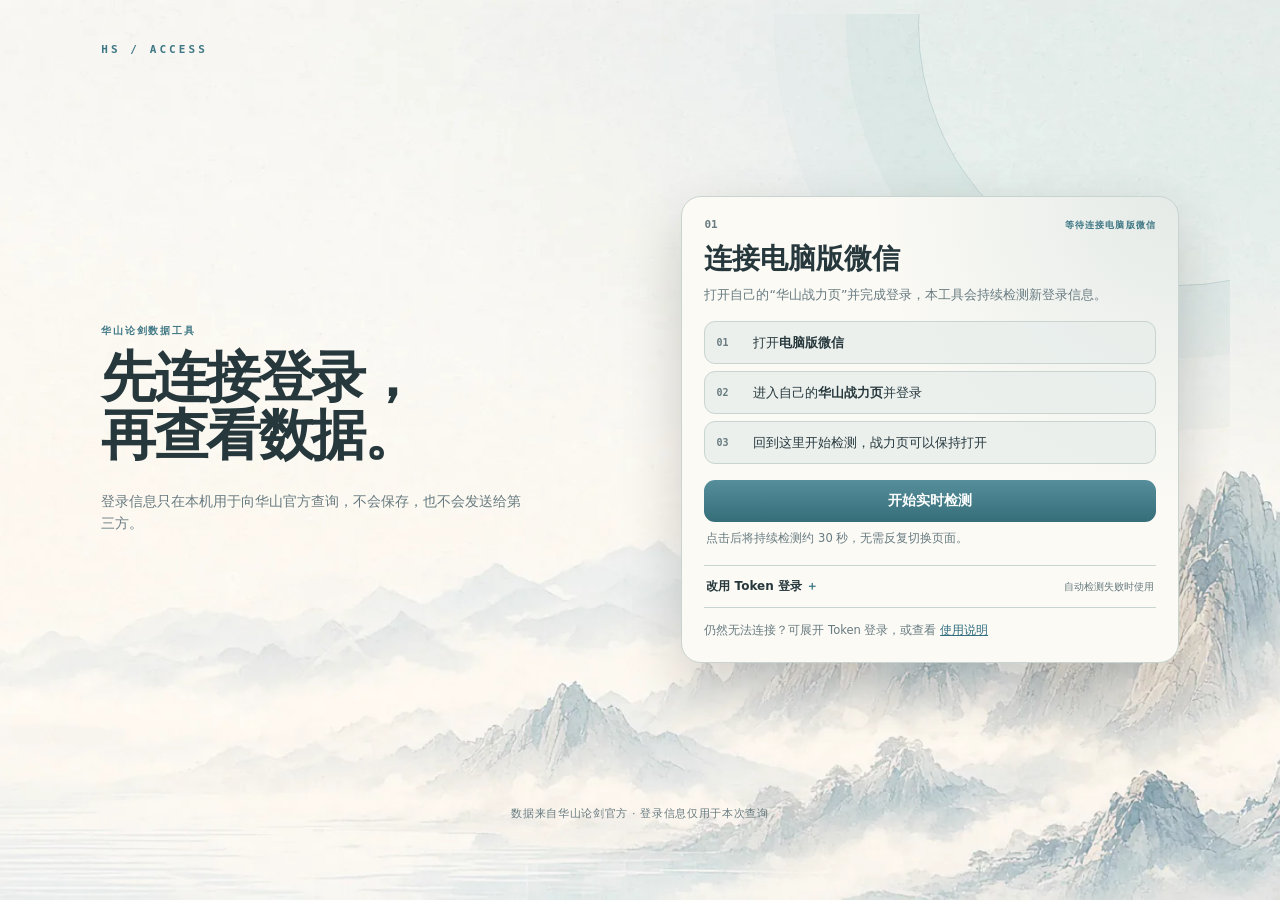
==== commit a0e03504: "0.9.2：新增华山昼夜主题并完善个人门派筛选" ====
--- a/internal/server/web/index.html
+++ b/internal/server/web/index.html
@@ -5,8 +5,10 @@
 <meta name="viewport" content="width=device-width, initial-scale=1.0">
 <title>华山论剑 · 数据查询</title>
 <link rel="icon" href="data:,">
-<script>try{const t=localStorage.getItem('theme');if(t==='light'||t==='yulehui')document.documentElement.setAttribute('data-theme',t)}catch(e){}</script>
+<script src="js/theme-registry.js"></script>
 <link rel="stylesheet" href="styles.css">
+<link rel="stylesheet" href="compare-views.css">
+<link rel="stylesheet" href="panel-metrics.css">
 <link rel="stylesheet" href="rules.css">
 </head>
 <body>
@@ -17,9 +19,10 @@
       <div class="home-topline">
         <div class="home-mark">HS / DATA</div>
         <div class="home-team-brand" aria-hidden="true">
-          <img src="assets/yulehui-crest.webp" alt="">
-          <span><b>鱼乐会</b><small>YULEHUI CLUB</small></span>
+          <img id="home-team-crest" alt="">
+          <span><b id="home-team-name"></b><small id="home-team-english-name"></small></span>
         </div>
+        <div class="home-brand-mark" aria-hidden="true"><img id="home-brand-wordmark" alt=""></div>
       </div>
       <div class="home-hero">
         <small>华山论剑数据工具</small>
@@ -37,13 +40,13 @@
         </button>
         <button class="home-choice tools" onclick="showTools()">
           <span class="home-no">03</span><span class="home-icon">工具</span>
-          <strong>华山工具箱</strong><small>分数、评选、身份、技能与版型规则速查</small><i>打开工具箱 →</i>
+          <strong>华山工具箱</strong><small>规则速查、抽局积分与赛事分组模拟</small><i>打开工具箱 →</i>
         </button>
       </div>
       <section class="home-actions" aria-label="常用功能">
         <div class="home-actions-title"><b>常用功能</b><span>主题、帮助与更新</span></div>
         <div class="home-action-list">
-          <button onclick="showTheme()"><span>◐</span><b>主题</b><small id="theme-current-name">青崖夜</small></button>
+          <button onclick="showTheme()"><span>◐</span><b>主题</b><small id="theme-current-name">华山论剑·昼</small></button>
           <button onclick="showAbout()"><span>?</span><b>使用说明</b></button>
           <button onclick="shareApp()"><span>↗</span><b>分享给朋友</b></button>
           <button onclick="showChangelog()"><span>≡</span><b>更新日志</b></button>
@@ -58,7 +61,11 @@
       <div class="page-head"><button id="personal-back" class="page-back" onclick="closePersonal()">← 首页</button><div><small>PERSONAL DATA</small><h1>个人数据</h1></div></div>
       <div class="personal-content">
         <div class="sub">跨赛区 / 赛季 / 门派查询 · 多人对比 · 数据来自官方</div>
-        <div class="bar">
+        <div id="search-tabs" class="search-tabs" role="tablist" aria-label="查询内容">
+          <button id="search-tab-personal" type="button" role="tab" aria-selected="true" aria-controls="personal-search" onclick="setSearchTab('personal')" onkeydown="searchTabKeydown(event)"><b>个人搜索</b><span>按名字或 ID 查看资料</span></button>
+          <button id="search-tab-compare" type="button" role="tab" aria-selected="false" aria-controls="compare-search" tabindex="-1" onclick="setSearchTab('compare')" onkeydown="searchTabKeydown(event)"><b>对比搜索</b><span>批量输入，比较 2 至 12 人</span></button>
+        </div>
+        <div id="personal-search" class="bar" role="tabpanel" aria-labelledby="search-tab-personal">
           <div class="smode">
             <button type="button" class="qf on" data-mode="name" aria-pressed="true" onclick="setSearchMode('name')">按名字</button>
             <button type="button" class="qf" data-mode="id" aria-pressed="false" onclick="setSearchMode('id')">按 ID</button>
@@ -69,8 +76,9 @@
           </div>
         </div>
 
-        <div id="basket" class="basket" hidden></div>
+        <div id="compare-search" role="tabpanel" aria-labelledby="search-tab-compare" hidden></div>
         <div id="results" class="results"></div>
+        <div id="detail-navigation" class="detail-navigation" hidden></div>
         <div id="detail" class="detail"></div>
         <div class="muted" style="margin-top:18px;font-size:12px">数据来自华山论剑官方 · <span id="tokexp"></span>关闭本页后程序将在 3 分钟内自动退出</div>
         <div class="page-credit personal-credit">本工具由 <b>Will</b> 制作 · © 2026</div>
@@ -88,8 +96,8 @@
       <div class="tools-content">
         <div class="tools-intro">
           <span>实用工具</span>
-          <h2>华山规则，随用随查。</h2>
-          <p>按主题浏览或直接搜索，快速找到当前牌局需要确认的规则。</p>
+          <h2>查规则，也推演赛制。</h2>
+          <p>快速确认牌局规则，或使用赛事数据模拟积分与分组结果。</p>
         </div>
         <div class="tool-grid">
           <button id="rules-open" class="tool-card">
@@ -102,6 +110,11 @@
             <span class="tool-copy"><small>DRAW SCORE LAB</small><strong>抽局积分模拟器</strong><i>填写未赛局分，比较抽掉任意一局后的总分与排名</i></span>
             <span class="tool-enter">开始模拟 →</span>
           </button>
+          <button id="group-tool-open" class="tool-card group-card-entry" onclick="showGroupTool()">
+            <span class="tool-symbol">组</span>
+            <span class="tool-copy"><small>GROUP DRAW LAB</small><strong>分组模拟器</strong><i>选择常规赛或踢馆赛，按排名逐队抽入 A 至 D 组</i></span>
+            <span class="tool-enter">开始分组 →</span>
+          </button>
         </div>
       </div>
       <div class="page-credit">本工具由 <b>Will</b> 制作 · © 2026</div>
@@ -110,6 +123,12 @@
     <main id="draw-tool-page" class="app-page draw-tool-page" hidden>
       <div class="page-head"><button class="page-back" onclick="closeDrawTool()">← 工具箱</button><div><small>DRAW SCORE LAB</small><h1>抽局积分模拟器</h1></div></div>
       <div id="draw-tool-body" class="draw-tool-body"></div>
+      <div class="page-credit">本工具由 <b>Will</b> 制作 · © 2026</div>
+    </main>
+
+    <main id="group-tool-page" class="app-page group-tool-page" hidden>
+      <div class="page-head"><button class="page-back" onclick="closeGroupTool()">← 工具箱</button><div><small>GROUP DRAW LAB</small><h1>分组模拟器</h1></div></div>
+      <div id="group-tool-body" class="group-tool-body"></div>
       <div class="page-credit">本工具由 <b>Will</b> 制作 · © 2026</div>
     </main>
   </div>
--- a/internal/server/web/styles.css
+++ b/internal/server/web/styles.css
@@ -1,7 +1,7 @@
-:root{--bg:#0b0e13;--card:#151b24;--card2:#1a212b;--line:#28313d;--fg:#eef3f8;--sub:#93a1b2;--acc:#5eead4;--acc-d:#0b3b34;--gold:#f3c969;--blue:#7cc4ff;--danger:#ff6b6b;--hover:#202a36;--on-acc:#052620;--button-top:#6ff0da;--button-bottom:#46c9b6;}
+:root{--bg:#eef1ee;--card:#fbfaf5;--card2:#e8eeeb;--line:#c9d4d0;--fg:#27383d;--sub:#687b80;--acc:#3f7885;--acc-d:#d8e9e9;--gold:#80621f;--blue:#326f80;--danger:#aa4238;--hover:#e1e9e5;--on-acc:#ffffff;--button-top:#568f9b;--button-bottom:#356d79;--radar-series-1:#729ba3;--radar-series-2:#b08b43;--radar-series-3:#3f7885;--radar-series-4:#aa4238;color-scheme:light}
 *{box-sizing:border-box;-webkit-tap-highlight-color:transparent}
 [hidden]{display:none!important}
-body{margin:0;color:var(--fg);font:15px/1.55 -apple-system,"PingFang SC","Microsoft YaHei",system-ui,sans-serif;background:radial-gradient(1200px 600px at 50% -10%,#16202c 0%,var(--bg) 55%) fixed;}
+body{margin:0;color:var(--fg);font:15px/1.55 -apple-system,"PingFang SC","Microsoft YaHei",system-ui,sans-serif;background:linear-gradient(180deg,var(--card),var(--bg)) fixed;}
 .wrap{max-width:none;margin:0 auto;padding:14px 18px 48px}
 .head{display:flex;align-items:baseline;gap:10px;margin-bottom:2px}
 .head h1{font-size:20px;margin:0;letter-spacing:.5px}
@@ -29,14 +29,15 @@
 .about-body ul{margin:6px 0;padding-left:20px;line-height:1.7}
 .about-submenu{margin:16px 0;padding:0 13px;border:1px solid var(--line);border-radius:12px;background:var(--card2)}.about-submenu summary{padding:11px 0;cursor:pointer;color:var(--fg);font-size:13px;font-weight:800}.about-submenu[open] summary{border-bottom:1px solid var(--line)}.about-submenu-body{padding:12px 0}.about-submenu-body p{margin:0 0 10px;color:var(--sub);font-size:12px}.about-submenu-body .copy-btn{color:var(--on-acc)}
 
-/* 主题选择：三张色板直接预览视觉语言，当前主题用描边和勾选标记确认。 */
-.theme-card{max-width:860px}.theme-card .ov-head>div small{display:block;margin-bottom:3px;color:var(--acc);font:800 9px/1 ui-monospace,Consolas,monospace;letter-spacing:.18em}.theme-body{padding:18px 2px 4px}.theme-body>p{margin:0 0 14px;color:var(--sub);font-size:12px}.theme-grid{display:grid;grid-template-columns:repeat(3,minmax(0,1fr));gap:10px}.theme-option{position:relative;min-width:0;padding:10px;text-align:left;white-space:normal;color:var(--fg);border:1px solid var(--line);border-radius:15px;background:var(--card2);box-shadow:none}.theme-option:hover{filter:none;transform:translateY(-2px);border-color:var(--acc)}.theme-option.selected{border-color:var(--acc);box-shadow:0 0 0 2px color-mix(in srgb,var(--acc) 18%,transparent)}.theme-preview{position:relative;display:block;height:106px;overflow:hidden;border:1px solid color-mix(in srgb,var(--line) 72%,transparent);border-radius:10px;background:var(--card)}.theme-preview i{position:absolute;display:block}.theme-preview-dark{background:radial-gradient(circle at 78% 15%,#214137,transparent 30%),linear-gradient(145deg,#1a212b,#0b0e13)}.theme-preview-dark i:first-of-type{inset:13px 12px auto;height:11px;border-radius:5px;background:#5eead4}.theme-preview-dark i:nth-of-type(2){inset:34px 12px 12px 42%;border-radius:8px;background:#151b24;border:1px solid #28313d}.theme-preview-dark i:nth-of-type(3){left:12px;right:62%;bottom:12px;height:42px;border-radius:8px;background:#202a36}.theme-preview-light{background:radial-gradient(circle at 18% 2%,#fffaf0,transparent 42%),#f3ede2}.theme-preview-light i:first-of-type{inset:13px 12px auto;height:11px;border-radius:5px;background:#b7472d}.theme-preview-light i:nth-of-type(2){inset:34px 12px 12px 42%;border-radius:8px;background:#fffdf8;border:1px solid #ded1bd}.theme-preview-light i:nth-of-type(3){left:12px;right:62%;bottom:12px;height:42px;border-radius:8px;background:#f7f0e5;border:1px solid #ded1bd}.theme-preview-yulehui{background:linear-gradient(112deg,#fff 0 48%,#0c154f 48% 62%,#0866e8 62% 75%,#f0b900 75% 80%,#fff 80%)}.theme-preview-yulehui::after{content:"";position:absolute;inset:0;background:linear-gradient(transparent 64%,rgba(12,21,79,.08) 64%)}.theme-preview-yulehui img{position:absolute;z-index:2;width:78px;height:78px;left:50%;top:50%;object-fit:contain;transform:translate(-50%,-50%);filter:drop-shadow(0 4px 7px rgba(12,21,79,.24))}.theme-preview-yulehui i:first-of-type{left:10px;top:10px;width:28px;height:5px;border-radius:3px;background:#0866e8}.theme-preview-yulehui i:nth-of-type(2){right:10px;bottom:10px;width:31px;height:5px;border-radius:3px;background:#f0b900}.theme-option-copy{display:block;padding:11px 3px 3px}.theme-option-copy small,.theme-option-copy b,.theme-option-copy em{display:block}.theme-option-copy small{color:var(--acc);font-size:9px;font-weight:900;letter-spacing:.16em}.theme-option-copy b{margin-top:3px;font:700 20px/1.2 Georgia,"Songti SC",serif}.theme-option-copy em{min-height:36px;margin-top:5px;color:var(--sub);font-size:11px;font-style:normal;line-height:1.55}.theme-check{position:absolute;display:grid;place-items:center;right:16px;top:124px;width:21px;height:21px;border-radius:50%;color:transparent;background:transparent;border:1px solid var(--line);font-size:12px}.theme-option.selected .theme-check{color:var(--on-acc);background:var(--acc);border-color:var(--acc)}
+/* 主题选择：色板直接预览视觉语言，当前主题用描边和勾选标记确认。 */
+.theme-card{max-width:860px}.theme-card .ov-head>div small{display:block;margin-bottom:3px;color:var(--acc);font:800 9px/1 ui-monospace,Consolas,monospace;letter-spacing:.18em}.theme-body{padding:18px 2px 4px}.theme-body>p{margin:0 0 14px;color:var(--sub);font-size:12px}.theme-grid{display:grid;grid-template-columns:repeat(2,minmax(0,1fr));gap:10px}.theme-option{position:relative;min-width:0;padding:10px;text-align:left;white-space:normal;color:var(--fg);border:1px solid var(--line);border-radius:15px;background:var(--card2);box-shadow:none}.theme-option:hover{filter:none;transform:translateY(-2px);border-color:var(--acc)}.theme-option.selected{border-color:var(--acc);box-shadow:0 0 0 2px color-mix(in srgb,var(--acc) 18%,transparent)}.theme-preview{position:relative;display:block;height:106px;overflow:hidden;border:1px solid color-mix(in srgb,var(--line) 72%,transparent);border-radius:10px;background:var(--card)}.theme-preview i{position:absolute;display:block}.theme-preview-team{background:linear-gradient(112deg,var(--preview-surface) 0 48%,var(--preview-deep) 48% 62%,var(--preview-primary) 62% 75%,var(--preview-accent) 75% 80%,var(--preview-surface) 80%)}.theme-preview-team::after{content:"";position:absolute;inset:0;background:linear-gradient(transparent 64%,color-mix(in srgb,var(--preview-deep) 8%,transparent) 64%)}.theme-preview-team img{position:absolute;z-index:2;width:78px;height:78px;left:50%;top:50%;object-fit:contain;transform:translate(-50%,-50%);filter:drop-shadow(0 4px 7px color-mix(in srgb,var(--preview-deep) 24%,transparent))}.theme-preview-team i:first-of-type{left:10px;top:10px;width:28px;height:5px;border-radius:3px;background:var(--preview-secondary)}.theme-preview-team i:nth-of-type(2){right:10px;bottom:10px;width:31px;height:5px;border-radius:3px;background:var(--preview-accent)}.theme-preview-brand{background:linear-gradient(180deg,var(--preview-sky) 0,var(--preview-ground) 66%,var(--preview-surface))}.theme-preview-brand i:first-of-type{left:12px;right:12px;bottom:16px;height:4px;border-radius:2px;background:var(--preview-accent)}.theme-preview-brand i:nth-of-type(2){left:12px;right:56%;bottom:8px;height:4px;border-radius:2px;background:var(--preview-primary)}.theme-option-copy{display:block;padding:11px 3px 3px}.theme-option-copy small,.theme-option-copy b,.theme-option-copy em{display:block}.theme-option-copy small{color:var(--acc);font-size:9px;font-weight:900;letter-spacing:.16em}.theme-option-copy b{margin-top:3px;font:700 20px/1.2 Georgia,"Songti SC",serif}.theme-option-copy em{min-height:36px;margin-top:5px;color:var(--sub);font-size:11px;font-style:normal;line-height:1.55}.theme-check{position:absolute;display:grid;place-items:center;right:16px;top:124px;width:21px;height:21px;border-radius:50%;color:transparent;background:transparent;border:1px solid var(--line);font-size:12px}.theme-option.selected .theme-check{color:var(--on-acc);background:var(--acc);border-color:var(--acc)}
 
 /* 首页与全页面导航。 */
 .home-page{width:min(1180px,100%);min-height:calc(100vh - 62px);margin:0 auto;display:grid;grid-template-columns:1.05fr 1fr;grid-template-rows:auto 1fr auto auto;gap:18px 58px;align-items:center;padding:30px clamp(12px,4vw,54px);position:relative;overflow:hidden;isolation:isolate}
 .home-page>*{position:relative;z-index:1}
 .home-page::before{content:"";position:absolute;width:520px;height:520px;border:1px solid color-mix(in srgb,var(--acc) 22%,transparent);border-radius:50%;right:-210px;top:-250px;box-shadow:0 0 0 72px color-mix(in srgb,var(--acc) 4%,transparent),0 0 0 144px color-mix(in srgb,var(--acc) 3%,transparent);pointer-events:none}
 .home-topline{grid-column:1/-1;display:flex;align-items:center;justify-content:space-between;min-height:56px}.home-mark{color:var(--acc);font:800 11px/1 ui-monospace,Consolas,monospace;letter-spacing:.28em}.home-team-brand{display:none;align-items:center;gap:12px;padding:4px 0 4px 14px;border-left:3px solid var(--gold)}.home-team-brand img{width:116px;height:116px;object-fit:contain;filter:drop-shadow(0 8px 13px rgba(12,21,79,.18))}.home-team-brand span,.home-team-brand b,.home-team-brand small{display:block}.home-team-brand b{color:var(--fg);font:800 18px/1.1 Georgia,"Songti SC",serif}.home-team-brand small{margin-top:4px;color:var(--acc);font:800 8px/1 ui-monospace,Consolas,monospace;letter-spacing:.16em}
+.home-brand-mark{display:none}.home-brand-mark img{display:block;width:216px;filter:drop-shadow(0 6px 14px color-mix(in srgb,var(--fg) 22%,transparent))}
 .home-hero small,.page-head small{display:block;color:var(--acc);font:800 10px/1.2 ui-monospace,Consolas,monospace;letter-spacing:.18em;margin-bottom:12px}
 .home-hero h1{margin:0;font:700 clamp(40px,4.3vw,58px)/1.05 Georgia,"Songti SC",serif;letter-spacing:-.045em}
 .home-hero p{max-width:420px;margin:26px 0 0;color:var(--sub);font-size:14px}
@@ -56,8 +57,12 @@
 .app-page{width:min(1320px,100%);margin:0 auto}.personal-content{max-width:1040px;margin:0 auto}.page-head{height:74px;display:flex;align-items:center;gap:24px;border-bottom:1px solid var(--line);margin-bottom:14px}.page-head small{margin:0 0 3px}.page-head h1{font:700 25px/1.1 Georgia,"Songti SC",serif;margin:0}.page-back{background:transparent;color:var(--sub);border:1px solid var(--line);padding:8px 13px;font-size:12px}.page-back:hover{filter:none;color:var(--acc);border-color:var(--acc)}
 
 /* 华山工具箱：规则速查是首个工具，卡片网格可直接承接后续计算器。 */
-.tools-content{max-width:1080px;margin:0 auto;padding:34px 18px 50px}.tools-intro{max-width:680px}.tools-intro>span{color:var(--acc);font-size:10px;font-weight:900;letter-spacing:.2em}.tools-intro h2{margin:8px 0 10px;font:700 clamp(30px,4vw,48px)/1.08 Georgia,"Songti SC",serif;letter-spacing:-.025em}.tools-intro p{margin:0;color:var(--sub);font-size:13px;line-height:1.8}.tool-grid{display:grid;grid-template-columns:repeat(2,minmax(0,1fr));gap:14px;margin-top:34px}.tool-card{min-height:220px;padding:24px;text-align:left;white-space:normal;color:var(--fg);border:1px solid var(--line);border-radius:20px;background:radial-gradient(circle at 100% 0,color-mix(in srgb,var(--gold) 15%,transparent),transparent 48%),var(--card);display:grid;grid-template-columns:64px 1fr;grid-template-rows:1fr auto;gap:18px;box-shadow:0 18px 45px rgba(0,0,0,.12)}.tool-card:hover{filter:none;transform:translateY(-2px);border-color:var(--gold)}.tool-symbol{display:grid;place-items:center;width:64px;height:64px;border:1px solid color-mix(in srgb,var(--gold) 45%,var(--line));border-radius:17px;color:var(--gold);font:700 28px/1 Georgia,"Songti SC",serif;background:color-mix(in srgb,var(--gold) 8%,var(--card2))}.tool-copy small,.tool-copy strong,.tool-copy i{display:block}.tool-copy small{color:var(--gold);font:800 9px/1.2 ui-monospace,Consolas,monospace;letter-spacing:.15em}.tool-copy strong{margin-top:9px;font:700 28px/1.2 Georgia,"Songti SC",serif}.tool-copy i{margin-top:7px;color:var(--sub);font-size:12px;font-style:normal}.tool-enter{grid-column:1/-1;align-self:end;color:var(--acc);font-size:12px;font-weight:800}
+.tools-content{max-width:1200px;margin:0 auto;padding:34px 18px 50px}.tools-intro{max-width:680px}.tools-intro>span{color:var(--acc);font-size:10px;font-weight:900;letter-spacing:.2em}.tools-intro h2{margin:8px 0 10px;font:700 clamp(30px,4vw,48px)/1.08 Georgia,"Songti SC",serif;letter-spacing:-.025em}.tools-intro p{margin:0;color:var(--sub);font-size:13px;line-height:1.8}.tool-grid{display:grid;grid-template-columns:repeat(3,minmax(0,1fr));gap:14px;margin-top:34px}.tool-card{min-height:220px;padding:24px;text-align:left;white-space:normal;color:var(--fg);border:1px solid var(--line);border-radius:20px;background:radial-gradient(circle at 100% 0,color-mix(in srgb,var(--gold) 15%,transparent),transparent 48%),var(--card);display:grid;grid-template-columns:64px 1fr;grid-template-rows:1fr auto;gap:18px;box-shadow:0 18px 45px rgba(0,0,0,.12)}.tool-card:hover{filter:none;transform:translateY(-2px);border-color:var(--gold)}.tool-symbol{display:grid;place-items:center;width:64px;height:64px;border:1px solid color-mix(in srgb,var(--gold) 45%,var(--line));border-radius:17px;color:var(--gold);font:700 28px/1 Georgia,"Songti SC",serif;background:color-mix(in srgb,var(--gold) 8%,var(--card2))}.tool-copy small,.tool-copy strong,.tool-copy i{display:block}.tool-copy small{color:var(--gold);font:800 9px/1.2 ui-monospace,Consolas,monospace;letter-spacing:.15em}.tool-copy strong{margin-top:9px;font:700 26px/1.2 Georgia,"Songti SC",serif}.tool-copy i{margin-top:7px;color:var(--sub);font-size:12px;font-style:normal}.tool-enter{grid-column:1/-1;align-self:end;color:var(--acc);font-size:12px;font-weight:800}
 .tool-card.draw-card{background:radial-gradient(circle at 100% 0,color-mix(in srgb,var(--acc) 17%,transparent),transparent 48%),var(--card)}
+.tool-card.group-card-entry{background:radial-gradient(circle at 100% 0,color-mix(in srgb,#d99537 18%,transparent),transparent 48%),var(--card)}
+
+/* 分组模拟器：种子排名是左侧依据，四组卡片是实时抽签结果。 */
+.group-tool-body{max-width:1460px;margin:0 auto;padding:28px 18px 50px}.group-filters{display:grid;grid-template-columns:repeat(3,minmax(150px,1fr)) auto;align-items:end;gap:10px;margin-bottom:18px}.group-filters label{display:flex;flex-direction:column;gap:6px}.group-filters label span{color:var(--sub);font-size:10px;font-weight:800}.group-filters select{width:100%;padding:10px 12px;color:var(--fg);border:1px solid var(--line);border-radius:10px;background:var(--card2)}.group-empty{display:flex;min-height:190px;align-items:center;justify-content:center;flex-direction:column;gap:8px;text-align:center;border:1px solid var(--line);border-radius:18px;background:radial-gradient(circle at 50% 0,color-mix(in srgb,#d99537 10%,transparent),transparent 55%),var(--card)}.group-empty b{font:700 21px/1.3 Georgia,"Songti SC",serif}.group-empty span{color:var(--sub);font-size:12px}.group-error{display:flex;align-items:center;justify-content:space-between;gap:16px;margin-top:14px}.group-summary{display:flex;align-items:center;justify-content:space-between;gap:24px;padding:24px 26px;border:1px solid color-mix(in srgb,#d99537 38%,var(--line));border-radius:20px;background:linear-gradient(110deg,color-mix(in srgb,#d99537 12%,var(--card)),var(--card) 58%);box-shadow:0 18px 50px rgba(0,0,0,.1)}.group-summary>div:first-child{display:flex;min-width:0;flex-direction:column}.group-summary small,.group-section-head small{color:#d99537;font:900 9px/1.2 ui-monospace,Consolas,monospace;letter-spacing:.16em}.group-summary b{margin-top:5px;font:700 30px/1.2 Georgia,"Songti SC",serif}.group-summary span{margin-top:6px;color:var(--sub);font-size:13px}.group-actions{display:flex;flex-wrap:wrap;justify-content:flex-end;gap:8px}.group-actions .secondary{color:var(--fg);border-color:color-mix(in srgb,#d99537 45%,var(--line));background:color-mix(in srgb,#d99537 12%,var(--card2))}.group-actions .ghost{color:var(--sub);border-color:var(--line);background:transparent}.group-board{display:grid;grid-template-columns:repeat(4,minmax(0,1fr));gap:16px;margin-top:18px}.group-card{overflow:hidden;min-height:360px;border:2px solid color-mix(in srgb,var(--group-color) 34%,var(--line));border-radius:22px;background:var(--card);box-shadow:0 18px 42px rgba(0,0,0,.12)}.group-card header{display:grid;grid-template-columns:68px 1fr auto;align-items:center;gap:14px;padding:20px;border-bottom:1px solid var(--line);background:linear-gradient(120deg,color-mix(in srgb,var(--group-color) 20%,var(--card2)),var(--card2))}.group-card header>span{display:grid;place-items:center;width:62px;height:62px;color:white;border-radius:18px;background:var(--group-color);font:900 34px/1 Georgia,serif;box-shadow:0 10px 26px color-mix(in srgb,var(--group-color) 34%,transparent)}.group-card header small,.group-card header h3{display:block}.group-card header small{color:var(--sub);font:800 9px/1 ui-monospace,Consolas,monospace;letter-spacing:.13em}.group-card header h3{margin:5px 0 0;font:700 25px/1.1 Georgia,"Songti SC",serif}.group-card header>b{color:var(--sub);font-size:13px}.group-a{--group-color:#c34f45}.group-b{--group-color:#357ea1}.group-c{--group-color:#c08828}.group-d{--group-color:#3d8564}.group-card ol{list-style:none;margin:0;padding:8px 18px}.group-card li{display:grid;grid-template-columns:34px 1fr;align-items:center;gap:11px;min-height:58px;border-bottom:1px solid var(--line)}.group-card li:last-child{border-bottom:0}.group-card li>span{display:grid;place-items:center;width:29px;height:29px;color:var(--group-color);border:1px solid color-mix(in srgb,var(--group-color) 38%,var(--line));border-radius:50%;font-size:12px;font-weight:900}.group-card li b,.group-card li small{display:block}.group-card li b{font-size:17px}.group-card li small{margin-top:3px;color:var(--sub);font-size:11px}.group-card .group-placeholder{display:flex;justify-content:center;color:var(--sub);font-size:13px;border:0}.group-card li.just-drawn{animation:group-reveal .48s cubic-bezier(.2,.85,.3,1) both}.group-seeds{overflow:hidden;margin-top:18px;border:1px solid var(--line);border-radius:17px;background:var(--card)}.group-section-head{display:flex;align-items:center;justify-content:space-between;gap:16px;padding:16px 18px;border-bottom:1px solid var(--line)}.group-section-head h3{margin:4px 0 0;font:700 20px/1.2 Georgia,"Songti SC",serif}.group-section-head>span{color:var(--sub);font-size:10px}.group-seed-table{overflow:auto}.group-seed-table table{width:100%;border-collapse:collapse;font-size:12px}.group-seed-table th,.group-seed-table td{height:42px;padding:7px 12px;text-align:right;border-bottom:1px solid var(--line);white-space:nowrap}.group-seed-table th:nth-child(2),.group-seed-table td:nth-child(2){text-align:left}.group-seed-table tbody tr:last-child>*{border-bottom:0}.group-seed-table tr.assigned{color:var(--sub)}.group-seed-table tr.next{background:color-mix(in srgb,#d99537 10%,var(--card))}.group-seed-table tr.next td:first-child{box-shadow:inset 3px 0 #d99537}.group-seed-status{display:inline-flex;min-width:48px;justify-content:center;padding:4px 7px;color:var(--sub);border:1px solid var(--line);border-radius:999px;font-size:9px;font-weight:800}.group-seed-status.done{color:var(--fg);border-color:color-mix(in srgb,#d99537 38%,var(--line));background:color-mix(in srgb,#d99537 9%,var(--card2))}@keyframes group-reveal{from{opacity:0;transform:translateY(-9px) scale(.97);background:color-mix(in srgb,var(--group-color) 22%,var(--card))}to{opacity:1;transform:none;background:transparent}}
 
 /* 抽局积分模拟器：桌面端横向矩阵，移动端改为单局竖向编辑。 */
 .draw-tool-body{max-width:1500px;margin:0 auto;padding:28px 18px 50px}.draw-filters{display:grid;grid-template-columns:repeat(3,minmax(150px,1fr)) auto;gap:10px;align-items:end;margin-bottom:18px}.draw-filters label,.draw-mobile-panel>label,.draw-section-head label{display:flex;flex-direction:column;gap:6px}.draw-filters label span,.draw-mobile-panel>label span,.draw-section-head label span{color:var(--sub);font-size:10px;font-weight:800}.draw-filters select,.draw-mobile-panel select,.draw-section-head select{width:100%;padding:10px 12px;color:var(--fg);border:1px solid var(--line);border-radius:10px;background:var(--card2)}.draw-empty,.draw-status{display:flex;align-items:center;justify-content:space-between;gap:16px;padding:18px 20px;border:1px solid var(--line);border-radius:16px;background:linear-gradient(120deg,color-mix(in srgb,var(--acc) 7%,var(--card)),var(--card))}.draw-empty{min-height:150px;flex-direction:column;justify-content:center;text-align:center}.draw-empty b,.draw-status b{font:700 18px/1.3 Georgia,"Songti SC",serif}.draw-empty span,.draw-status span{color:var(--sub);font-size:12px}.draw-warning,.draw-prompt{margin-top:10px;padding:11px 14px;border-left:3px solid var(--gold);color:var(--sub);background:color-mix(in srgb,var(--gold) 8%,transparent);font-size:12px}.draw-prompt{border-left-color:var(--acc);background:color-mix(in srgb,var(--acc) 8%,transparent)}.draw-matrix-wrap{margin-top:14px;overflow:auto;border:1px solid var(--line);border-radius:15px;background:var(--card)}.draw-matrix{width:max-content;min-width:100%;border-collapse:separate;border-spacing:0;font-size:11px}.draw-matrix th,.draw-matrix td{height:48px;padding:6px 8px;text-align:center;border-right:1px solid var(--line);border-bottom:1px solid var(--line);background:var(--card)}.draw-matrix thead th{position:sticky;top:0;z-index:3;background:var(--card2)}.draw-matrix tbody tr:last-child>*{border-bottom:0}.draw-matrix tr>*:last-child{border-right:0}.draw-matrix .draw-team-name{position:sticky;left:0;z-index:2;width:126px;min-width:126px;text-align:left;font-weight:800}.draw-matrix thead .draw-team-name{z-index:5}.draw-matrix .draw-adjust{position:sticky;left:126px;z-index:2;width:72px;min-width:72px;background:var(--card2);font-weight:700}.draw-matrix thead .draw-adjust{z-index:5}.draw-game-head{width:72px;min-width:72px;padding:0!important}.draw-game-head button{width:100%;height:100%;padding:6px;background:transparent;color:var(--fg);border:0;border-radius:0}.draw-game-head button:hover{transform:none;background:var(--hover)}.draw-game-head b,.draw-game-head small{display:block;white-space:nowrap}.draw-game-head small{margin-top:4px;color:var(--sub);font-size:8px;font-weight:500}.draw-score{width:72px;min-width:72px;font-variant-numeric:tabular-nums}.draw-score.projected{background:color-mix(in srgb,var(--gold) 8%,var(--card))}.draw-score input{width:58px;padding:7px 3px;text-align:center;color:var(--fg);border:1px solid color-mix(in srgb,var(--gold) 55%,var(--line));border-radius:8px;background:var(--card2)}.draw-matrix .selected{background:color-mix(in srgb,var(--acc) 14%,var(--card))!important;box-shadow:inset 2px 0 var(--acc),inset -2px 0 var(--acc)}.draw-current-total,.draw-current-rank{position:sticky;right:50px;z-index:2;min-width:68px;background:var(--card2)!important;font-weight:900}.draw-current-rank{right:0;min-width:50px;color:var(--acc)}.draw-matrix thead .draw-current-total,.draw-matrix thead .draw-current-rank{z-index:5}.draw-lower{display:grid;grid-template-columns:minmax(300px,.8fr) minmax(520px,1.2fr);gap:14px;margin-top:14px}.draw-ranking,.draw-ranges,.draw-mobile-panel{border:1px solid var(--line);border-radius:15px;background:var(--card);overflow:hidden}.draw-section-head{display:flex;align-items:end;justify-content:space-between;gap:14px;padding:16px 18px;border-bottom:1px solid var(--line)}.draw-section-head small{color:var(--acc);font-size:9px;font-weight:900;letter-spacing:.15em}.draw-section-head h3{margin:4px 0 0;font:700 20px/1.2 Georgia,"Songti SC",serif}.draw-section-head>span{color:var(--sub);font-size:10px}.draw-ranking ol{list-style:none;margin:0;padding:0}.draw-ranking li{display:grid;grid-template-columns:38px 1fr auto;align-items:center;gap:8px;min-height:39px;padding:5px 16px;border-bottom:1px solid var(--line)}.draw-ranking li:last-child{border-bottom:0}.draw-ranking li strong{font-size:13px;font-variant-numeric:tabular-nums}.draw-rank-no{display:grid;place-items:center;width:24px;height:24px;border-radius:50%;color:var(--sub);background:var(--card2);font-weight:900}.draw-ranges table{width:100%;border-collapse:collapse;font-size:12px}.draw-ranges th,.draw-ranges td{padding:10px 16px;text-align:right;border-bottom:1px solid var(--line)}.draw-ranges tbody tr:last-child>*{border-bottom:0}.draw-ranges th:first-child{text-align:left}.draw-mobile{display:none}.draw-error{margin-top:14px}
@@ -73,10 +78,39 @@
 .event-empty,.event-loading{min-height:320px;display:flex;flex-direction:column;align-items:center;justify-content:center;gap:7px;text-align:center;color:var(--sub);padding:24px}.event-empty.compact{min-height:180px;grid-column:1/-1}.event-empty b,.event-loading b{color:var(--fg);font-size:15px}.event-empty span,.event-loading span{font-size:12px}.event-error{margin:18px}
 .event-team-page{max-width:1240px;margin:0 auto}.event-rank-back{margin:4px 0 18px}.event-team-title{display:flex;align-items:end;justify-content:space-between;padding:22px 0 14px;border-bottom:1px solid var(--line)}.event-team-title h2{margin:5px 0 0;font:700 clamp(34px,5vw,58px)/1 Georgia,"Songti SC",serif}.event-team-title>span{color:var(--sub);font-size:12px}.event-team-meta{display:flex;gap:24px;color:var(--sub);font-size:12px;margin:12px 0 18px}.event-team-meta b{color:var(--fg)}.event-member-table{border:1px solid var(--line);border-radius:14px;background:var(--card);overflow:hidden}.event-member-table table{table-layout:fixed;margin:0}.event-member-table th,.event-member-table td{padding:10px 9px}.event-member-table th:first-child{width:30%;text-align:left}.event-member-table th:not(:first-child),.event-member-table td:not(:first-child){text-align:right}.event-member-link{display:block;width:100%;padding:0;border:0;background:transparent;color:var(--fg);text-align:left}.event-member-link:hover{filter:none;color:var(--acc)}.event-member-link b{display:block;overflow:hidden;text-overflow:ellipsis;white-space:nowrap}.event-member-link small{display:block;color:var(--sub);font-size:9px;margin-top:2px}.event-note{margin-top:16px;padding:10px 12px;border-left:2px solid var(--line);color:var(--sub);font-size:11px}.event-note.warn{border-color:var(--gold);color:var(--gold);margin:0 0 14px}
 .data-snapshot-note{margin:-6px 0 18px;padding:10px 12px;border-left:2px solid var(--acc);color:var(--sub);background:color-mix(in srgb,var(--acc) 6%,transparent);font-size:11px;line-height:1.6}
+.event-type-error{display:flex;align-items:center;justify-content:space-between;gap:12px}.event-type-error button{flex:0 0 auto;padding:7px 11px;font-size:11px}
+.ov-card.guide-card{max-width:900px;padding:0;overflow:visible}
+.guide-head{position:sticky;top:-18px;z-index:5;justify-content:space-between;margin:0;padding:16px 18px;border-bottom:1px solid var(--line);border-radius:18px 18px 0 0;background:color-mix(in srgb,var(--card) 94%,transparent);backdrop-filter:blur(8px)}
+.guide-head>div small{display:block;color:var(--acc);font:800 9px/1 ui-monospace,Consolas,monospace;letter-spacing:.18em}
+.guide-head>div b{display:block;margin-top:5px;font:700 20px/1.2 Georgia,"Songti SC",serif}
+.guide-body{display:grid;gap:10px;padding:14px}
+.help-major{border:1px solid var(--line);border-radius:14px;background:var(--card2)}
+.help-major>summary{position:relative;display:grid;grid-template-columns:34px minmax(0,1fr) 22px;align-items:center;gap:11px;padding:17px 18px;cursor:pointer;list-style:none}
+.help-major>summary::-webkit-details-marker,.help-topic>summary::-webkit-details-marker,.faq-item>summary::-webkit-details-marker{display:none}
+.help-major>summary::after{content:"＋";grid-column:3;color:var(--acc);font:700 18px/1 ui-monospace,Consolas,monospace;text-align:center}
+.help-major[open]>summary::after{content:"−"}
+.help-major[open]>summary{border-bottom:1px solid var(--line)}
+.help-major>summary>small{display:grid;place-items:center;width:34px;height:34px;border:1px solid color-mix(in srgb,var(--acc) 48%,var(--line));border-radius:10px;color:var(--acc);font:800 10px/1 ui-monospace,Consolas,monospace}
+.help-major>summary>span{min-width:0}.help-major>summary b,.help-major>summary em{display:block}.help-major>summary b{font:700 19px/1.25 Georgia,"Songti SC",serif}.help-major>summary em{margin-top:3px;color:var(--sub);font-size:11px;font-style:normal}
+.help-major-body{padding:12px}
+.help-index{position:sticky;top:53px;z-index:2;display:flex;flex-wrap:wrap;align-items:center;gap:6px;margin:-12px -12px 10px;padding:10px 12px;border-bottom:1px solid var(--line);background:color-mix(in srgb,var(--card2) 94%,transparent);backdrop-filter:blur(8px)}
+.help-index>span{margin-right:2px;color:var(--sub);font-size:10px;font-weight:800}.help-index button{padding:6px 10px;color:var(--sub);border:1px solid var(--line);border-radius:999px;background:transparent;font-size:10px}.help-index button:hover{filter:none;color:var(--acc);border-color:var(--acc)}
+.help-topic{scroll-margin-top:118px;border-bottom:1px solid var(--line)}.help-topic:last-child{border-bottom:0}
+.help-topic>summary{display:grid;grid-template-columns:28px minmax(110px,auto) 1fr 18px;align-items:center;gap:8px;padding:13px 8px;cursor:pointer;list-style:none}
+.help-topic>summary::after{content:"＋";grid-column:4;color:var(--sub);font:700 14px/1 ui-monospace,Consolas,monospace;text-align:center}.help-topic[open]>summary::after{content:"−";color:var(--acc)}
+.help-topic>summary small{color:var(--acc);font:800 9px/1 ui-monospace,Consolas,monospace}.help-topic>summary b{font-size:13px}.help-topic>summary span{color:var(--sub);font-size:11px}
+.help-topic-body{padding:0 6px 14px}
+.help-steps{counter-reset:help-step;list-style:none;margin:0;padding:0;display:grid;gap:8px}.help-steps li{counter-increment:help-step;position:relative;margin:0;padding:10px 12px 10px 43px;border:1px solid var(--line);border-radius:11px;background:var(--card);font-size:12.5px}.help-steps li::before{content:counter(help-step);position:absolute;left:12px;top:10px;display:grid;place-items:center;width:20px;height:20px;border-radius:50%;color:var(--on-acc);background:var(--acc);font:800 10px/1 ui-monospace,Consolas,monospace}
+.faq-body{padding:16px 18px}.faq-lead{margin:0 0 20px;color:var(--sub);font-size:12px}.faq-group{margin-top:22px}.faq-group:first-of-type{margin-top:0}.faq-group>h4{margin:0;padding:0 0 8px;color:var(--fg);font-size:14px;border-bottom:2px solid var(--acc)}
+.faq-item{border-bottom:1px solid var(--line)}.faq-item:last-child{border-bottom:0}.faq-item>summary{position:relative;padding:12px 28px 12px 4px;cursor:pointer;list-style:none;font-size:12.5px;font-weight:800}.faq-item>summary::after{content:"＋";position:absolute;right:5px;top:14px;color:var(--sub);font:700 13px/1 ui-monospace,Consolas,monospace}.faq-item[open]>summary::after{content:"−";color:var(--acc)}.faq-item p{margin:-3px 28px 12px 4px;color:var(--sub);font-size:12px;line-height:1.7}
+.help-service-body{padding:16px 18px}.help-service-body>p{margin:6px 0;color:var(--sub);font-size:12px}.help-service-body>.copy-btn{margin-top:10px}
 @media(max-width:760px){.wrap{padding:10px 9px 36px}.home-page{display:block;padding:28px 8px}.home-hero{margin:36px 0 34px}.home-hero h1{font-size:40px}.home-choices{gap:10px}.home-choice{min-height:146px}.home-actions{display:block;margin-top:26px;padding:16px 0}.home-actions-title{margin-bottom:10px}.home-action-list{grid-template-columns:repeat(3,1fr)}.home-action-list button{padding:10px 4px}.home-foot{margin-top:24px}.page-head{height:66px}.tools-content{padding:24px 6px 40px}.tool-grid{grid-template-columns:1fr;margin-top:24px}.event-filters{grid-template-columns:1fr 1fr}.event-filters button{grid-column:1/-1}.event-rank-table th:nth-child(n+6),.event-rank-table td:nth-child(n+6){display:none}.event-rank-table th,.event-rank-table td{padding-left:5px;padding-right:5px}.event-rank-table th:first-child{width:42px}.event-rank-table th:nth-child(2){width:auto}.event-rank-table th:nth-child(3){width:58px}.event-rank-table th:nth-child(4){width:48px}.event-rank-table th:nth-child(5){width:58px}.event-result-head>span{display:none}.event-member-table{border:0;background:transparent}.event-member-table table,.event-member-table tbody{display:block}.event-member-table thead{display:none}.event-member-table tr{display:grid;grid-template-columns:repeat(4,minmax(0,1fr));gap:0;margin-bottom:10px;border:1px solid var(--line);border-radius:12px;background:var(--card);overflow:hidden}.event-member-table td,.event-member-table td:not(:first-child){display:flex;flex-direction:column;gap:2px;padding:9px;text-align:left;border-bottom:0}.event-member-table td::before{content:attr(data-label);color:var(--sub);font-size:9px;font-weight:800}.event-member-table td:first-child{grid-column:1/-1;border-bottom:1px solid var(--line)}.event-member-link b{white-space:normal}.detail-tabs{margin:0 10px}}
-@media(max-width:760px){.detail-tabs.event-tabs{margin:10px}}
+@media(max-width:760px){.detail-tabs.event-tabs{margin:10px}.guide-head{top:-10px;padding:14px}.guide-body{padding:10px}.help-index{top:51px;padding:9px 10px}.help-index button{padding:6px 8px}.help-major>summary{padding:15px 13px}.help-major-body{padding:10px}.help-topic{scroll-margin-top:160px}.help-topic>summary{grid-template-columns:24px 1fr 18px}.help-topic>summary span{display:none}.help-topic>summary::after{grid-column:3}.help-topic-body{padding-left:2px;padding-right:2px}.help-steps li{padding-left:40px}.faq-body{padding:14px}.help-service-body{padding:14px}}
 @media(max-width:760px){.draw-tool-body{padding:20px 2px 40px}.draw-filters{grid-template-columns:1fr 1fr}.draw-filters label:first-child{grid-column:1/-1}.draw-filters button{grid-column:1/-1}.draw-status{align-items:flex-start;flex-direction:column}.draw-desktop{display:none}.draw-mobile{display:block;margin-top:14px}.draw-mobile-panel{padding:14px}.draw-mobile-scores{margin-top:12px}.draw-mobile-score{display:grid;grid-template-columns:1fr 88px;align-items:center;min-height:43px;padding:5px 2px;border-bottom:1px solid var(--line)}.draw-mobile-score:last-child{border-bottom:0}.draw-mobile-score>span{font-weight:800}.draw-mobile-score>b{text-align:right;font-variant-numeric:tabular-nums}.draw-mobile-score>small{text-align:right;color:var(--sub);font-size:9px}.draw-mobile-score input{width:88px;padding:8px;text-align:right;color:var(--fg);border:1px solid color-mix(in srgb,var(--gold) 55%,var(--line));border-radius:8px;background:var(--card2)}.draw-lower{grid-template-columns:1fr}.draw-section-head{align-items:flex-start}.draw-section-head label{min-width:90px}.draw-ranges th,.draw-ranges td{padding:10px 9px}}
+@media(max-width:1000px){.group-board{grid-template-columns:repeat(2,minmax(0,1fr))}}
+@media(max-width:760px){.group-tool-body{padding:20px 2px 40px}.group-filters{grid-template-columns:1fr 1fr}.group-filters button{grid-column:1/-1}.group-error{align-items:flex-start;flex-direction:column}.group-summary{align-items:flex-start;flex-direction:column}.group-actions{width:100%;justify-content:flex-start}.group-actions button{flex:1}.group-section-head{align-items:flex-start;flex-direction:column}.group-seed-table th:nth-child(4),.group-seed-table td:nth-child(4),.group-seed-table th:nth-child(5),.group-seed-table td:nth-child(5),.group-seed-table th:nth-child(6),.group-seed-table td:nth-child(6){display:none}}
 @media(max-width:440px){.event-filters{grid-template-columns:1fr}.event-filters button{grid-column:auto}.event-pager{gap:8px}.event-pager span{font-size:10px}.event-member-table tr{grid-template-columns:repeat(2,minmax(0,1fr))}.home-hero h1{font-size:35px}.home-action-list{grid-template-columns:repeat(2,1fr)}.tool-card{grid-template-columns:52px 1fr;padding:19px;min-height:200px}.tool-symbol{width:52px;height:52px;font-size:23px}}
+@media(max-width:520px){.group-board{grid-template-columns:1fr}.group-filters{grid-template-columns:1fr}.group-filters button{grid-column:auto}.group-actions{display:grid;grid-template-columns:1fr 1fr}.group-actions .ghost{grid-column:1/-1}.group-card{min-height:0}}
 /* 登录页沿用首页的宽幅双栏、衬线标题与环形背景。 */
 .gate{width:min(1180px,100%);min-height:calc(100vh - 62px);margin:0 auto;padding:30px clamp(12px,4vw,54px);display:grid;grid-template-columns:1.05fr 1fr;grid-template-rows:auto 1fr auto;gap:18px 58px;align-items:center;position:relative;overflow:hidden}
 .gate::before{content:"";position:absolute;width:520px;height:520px;border:1px solid color-mix(in srgb,var(--acc) 22%,transparent);border-radius:50%;right:-210px;top:-250px;box-shadow:0 0 0 72px color-mix(in srgb,var(--acc) 4%,transparent),0 0 0 144px color-mix(in srgb,var(--acc) 3%,transparent);pointer-events:none}
@@ -102,46 +136,70 @@
 @media(max-width:760px){.gate{display:block;padding:28px 8px}.gate-hero{margin:36px 0 34px}.gate-hero h1{font-size:40px}.gate-card{padding:19px}.gate-foot{margin-top:24px}}
 @media(max-width:520px){.manual-row{flex-direction:column}.manual-row button{width:100%}.gate-hero h1{font-size:35px}.gate-card h2{font-size:25px}}
 
-/* 浅色主题：暖纸、墨色与朱砂，和深色主题形成明确但一致的编辑风格。 */
-[data-theme=light]{--bg:#f3ede2;--card:#fffdf8;--card2:#f7f0e5;--line:#ded1bd;--fg:#29231d;--sub:#74695d;--acc:#b7472d;--acc-d:#f0d0c2;--gold:#9a6b18;--blue:#356b95;--danger:#b52f35;--hover:#eee2d1;--on-acc:#fffaf4;--button-top:#c85a3c;--button-bottom:#aa3d27;}
-[data-theme=light] body{background:radial-gradient(900px 520px at 14% -8%,#fffaf0 0%,transparent 68%),linear-gradient(180deg,#f7f1e7,var(--bg)) fixed;}
-[data-theme=light] input,[data-theme=light] select{background:#fffdf8;color:var(--fg);color-scheme:light;}
-/* 浅色不用渐变：卡片本会渐到深底(#12181f/#10161d)导致下半截字看不清，统一压成纯色 */
-[data-theme=light] .pcard,[data-theme=light] .ov-card{background:var(--card);}
-[data-theme=light] .pphoto{background:var(--card2);border-color:var(--line);}
-[data-theme=light] .badge{background:#fff7dd;border-color:#e2c66d;color:#8a6500;}
-[data-theme=light] .gm.mvp{background:#fff7dd;border-color:#e2c66d;color:#8a6500;}
-[data-theme=light] .gm.svp{background:#eaf6ff;border-color:#9bc8ea;color:#246da8;}
-[data-theme=light] .gm.bgx{background:#fff0f0;border-color:#efb1b1;color:#b13b3b;}
-[data-theme=light] .win.good{background:#eaf6ff;border-color:#9bc8ea;color:#246da8;}
-[data-theme=light] .win.wolf{background:#fff0f0;border-color:#efb1b1;color:#b13b3b;}
-[data-theme=light] .home-choice.personal{background:radial-gradient(circle at 100% 0,rgba(53,107,149,.12),transparent 45%),var(--card)}
-[data-theme=light] .home-choice.events{background:radial-gradient(circle at 100% 0,rgba(154,107,24,.13),transparent 45%),var(--card)}
-[data-theme=light] .home-choice.tools{background:radial-gradient(circle at 100% 0,rgba(183,71,45,.12),transparent 45%),var(--card)}
-
-/* 鱼乐会：从队服提取白、海军蓝、皇家蓝和金色，队标青色仅作光效辅助。 */
-[data-theme=yulehui]{--bg:#f2f6fc;--card:#ffffff;--card2:#edf3fc;--line:#c9d5ec;--fg:#0c154f;--sub:#58698f;--acc:#0866e8;--acc-d:#d4e4ff;--gold:#987000;--blue:#007fa8;--danger:#b83247;--hover:#e2eaf8;--on-acc:#ffffff;--button-top:#1678ff;--button-bottom:#0757ce;color-scheme:light}
-[data-theme=yulehui] body{background:radial-gradient(circle at 92% 2%,rgba(0,202,235,.17),transparent 25%),linear-gradient(118deg,transparent 0 70%,rgba(12,21,79,.045) 70% 78%,transparent 78%),linear-gradient(180deg,#fbfdff,var(--bg)) fixed}
-[data-theme=yulehui] input,[data-theme=yulehui] select,[data-theme=yulehui] .qsel,[data-theme=yulehui] .event-filters select{background-color:#fff;color:var(--fg);color-scheme:light}
-[data-theme=yulehui] .pcard,[data-theme=yulehui] .ov-card{background:linear-gradient(180deg,#fff,#f6f9fe)}
-[data-theme=yulehui] .pphoto,[data-theme=yulehui] .cmp-p img.cmp-photo,[data-theme=yulehui] .cmpc-photo{background:var(--card2);border-color:var(--line)}
-[data-theme=yulehui] .badge,[data-theme=yulehui] .gm.mvp{background:#fff8d9;border-color:#e4ca67;color:#806000}
-[data-theme=yulehui] .gm.svp,[data-theme=yulehui] .win.good{background:#e8f4ff;border-color:#8ec4ee;color:#075fa7}
-[data-theme=yulehui] .gm.bgx,[data-theme=yulehui] .win.wolf{background:#fff0f2;border-color:#e8a9b1;color:#a52f40}
-[data-theme=yulehui] .home-team-brand{display:flex}
-[data-theme=yulehui] .home-page::before{inset:-1px;border-radius:0;border:0;width:auto;height:auto;transform:none;background:linear-gradient(118deg,transparent 0 61%,rgba(8,102,232,.085) 61% 70%,rgba(240,185,0,.12) 70% 73%,transparent 73%),linear-gradient(118deg,transparent 0 78%,rgba(0,202,235,.075) 78% 86%,transparent 86%);box-shadow:none}
-[data-theme=yulehui] .home-page::after{content:"";position:absolute;z-index:0;inset:-95px -80px;background:url("assets/yulehui-crest.webp") 55px 30px/340px 370px repeat;opacity:.032;transform:rotate(-6deg) scale(1.04);filter:saturate(.9) contrast(.98);pointer-events:none}
-[data-theme=yulehui] .home-choice{border-color:#c5d5ef;box-shadow:0 18px 50px rgba(12,21,79,.08)}
-[data-theme=yulehui] .home-choice:hover{border-color:var(--acc);box-shadow:0 22px 58px rgba(8,102,232,.16)}
-[data-theme=yulehui] .home-choice.personal{background:linear-gradient(112deg,rgba(255,255,255,.94) 0 84%,rgba(8,102,232,.16) 84%);backdrop-filter:blur(4px)}
-[data-theme=yulehui] .home-choice.events{background:linear-gradient(112deg,rgba(255,255,255,.94) 0 84%,rgba(240,185,0,.20) 84%);backdrop-filter:blur(4px)}
-[data-theme=yulehui] .home-choice.tools{background:linear-gradient(112deg,rgba(255,255,255,.94) 0 84%,rgba(0,202,235,.17) 84%);backdrop-filter:blur(4px)}
-[data-theme=yulehui] .page-head{position:relative;overflow:hidden}[data-theme=yulehui] .page-head>*{position:relative;z-index:1}[data-theme=yulehui] .page-head::after{content:"";position:absolute;right:8px;top:0;width:76px;height:74px;background:url("assets/yulehui-crest.webp") center/contain no-repeat;opacity:.34}
-[data-theme=yulehui] .cmp-tbl thead th,[data-theme=yulehui] .cmp-tbl th.cmp-name,[data-theme=yulehui] .cmp-tbl td.cmp-name{background:var(--card)}
-[data-theme=yulehui] .cmp-tbl tbody tr:hover td,[data-theme=yulehui] .cmp-tbl tbody tr:hover td.cmp-name{background:var(--card2)}
-[data-theme=yulehui] .cmp-best{background:color-mix(in srgb,var(--acc) 10%,var(--card))}
-@media(max-width:700px){.theme-grid{grid-template-columns:1fr}.theme-option{display:grid;grid-template-columns:118px minmax(0,1fr);align-items:center;gap:11px}.theme-preview{height:82px}.theme-option-copy{padding:2px}.theme-option-copy em{min-height:0}.theme-check{top:13px;right:13px}.home-team-brand{gap:7px;padding-left:9px}.home-team-brand img{width:84px;height:84px}.home-team-brand b{font-size:15px}[data-theme=yulehui] .home-page::after{inset:-55px -75px;background-position:28px 22px;background-size:245px 266px;opacity:.03;transform:rotate(-6deg) scale(1.04)}[data-theme=yulehui] .page-head::after{right:5px;top:1px;width:64px;height:64px;opacity:.32}}
-@media(max-width:430px){.theme-option{grid-template-columns:92px minmax(0,1fr)}.theme-preview-yulehui img{width:64px;height:64px}.home-team-brand img{width:78px;height:78px}.home-team-brand small{display:none}}
+[data-theme-template=team]{--radar-series-1:var(--theme-secondary);--radar-series-2:var(--gold);--radar-series-3:var(--acc);--radar-series-4:var(--danger)}
+
+/* 战队主题：配色与队徽由 theme-registry.js 注入，新增战队无需复制本段样式。 */
+[data-theme-template=team]{color-scheme:light}
+[data-theme-template=team] body{background:radial-gradient(circle at 92% 2%,color-mix(in srgb,var(--theme-secondary) 17%,transparent),transparent 25%),linear-gradient(118deg,transparent 0 70%,color-mix(in srgb,var(--fg) 4.5%,transparent) 70% 78%,transparent 78%),linear-gradient(180deg,color-mix(in srgb,var(--card) 94%,var(--bg)),var(--bg)) fixed}
+[data-theme-template=team] input,[data-theme-template=team] select,[data-theme-template=team] .qsel,[data-theme-template=team] .event-filters select{background-color:var(--card);color:var(--fg);color-scheme:light}
+[data-theme-template=team] .pcard,[data-theme-template=team] .ov-card{background:linear-gradient(180deg,var(--card),color-mix(in srgb,var(--card) 82%,var(--card2)))}
+[data-theme-template=team] .pphoto,[data-theme-template=team] .cmp-p img.cmp-photo,[data-theme-template=team] .cmpc-photo{background:var(--card2);border-color:var(--line)}
+[data-theme-template=team] .badge,[data-theme-template=team] .gm.mvp{background:color-mix(in srgb,var(--theme-accent) 14%,var(--card));border-color:color-mix(in srgb,var(--theme-accent) 48%,var(--line));color:var(--gold)}
+[data-theme-template=team] .gm.svp,[data-theme-template=team] .win.good{background:color-mix(in srgb,var(--acc) 9%,var(--card));border-color:color-mix(in srgb,var(--acc) 42%,var(--line));color:color-mix(in srgb,var(--acc) 78%,var(--fg))}
+[data-theme-template=team] .gm.bgx,[data-theme-template=team] .win.wolf{background:color-mix(in srgb,var(--danger) 8%,var(--card));border-color:color-mix(in srgb,var(--danger) 38%,var(--line));color:var(--danger)}
+[data-theme-template=team] .home-team-brand{display:flex}
+[data-theme-template=team] .home-page::before{inset:-1px;border-radius:0;border:0;width:auto;height:auto;transform:none;background:linear-gradient(118deg,transparent 0 58%,color-mix(in srgb,var(--acc) 8.5%,transparent) 58% 72%,color-mix(in srgb,var(--theme-accent) 12%,transparent) 72% 77%,transparent 77%),linear-gradient(118deg,transparent 0 79%,color-mix(in srgb,var(--theme-secondary) 7.5%,transparent) 79% 89%,transparent 89%);box-shadow:none}
+[data-theme-template=team] .home-page::after{content:"";position:absolute;z-index:0;left:50%;bottom:0;width:min(900px,100%);aspect-ratio:824/896;background:var(--team-crest) center/contain no-repeat;opacity:.05;transform:translateX(-50%);filter:saturate(.9) contrast(.98);pointer-events:none}
+[data-theme-template=team] .home-choice{border-color:color-mix(in srgb,var(--acc) 22%,var(--line));box-shadow:0 18px 50px color-mix(in srgb,var(--fg) 8%,transparent)}
+[data-theme-template=team] .home-choice:hover{border-color:var(--acc);box-shadow:0 22px 58px color-mix(in srgb,var(--acc) 16%,transparent)}
+[data-theme-template=team] .home-choice.personal{background:linear-gradient(112deg,color-mix(in srgb,var(--card) 94%,transparent) 0 84%,color-mix(in srgb,var(--acc) 16%,var(--card)) 84%);backdrop-filter:blur(4px)}
+[data-theme-template=team] .home-choice.events{background:linear-gradient(112deg,color-mix(in srgb,var(--card) 94%,transparent) 0 84%,color-mix(in srgb,var(--theme-accent) 20%,var(--card)) 84%);backdrop-filter:blur(4px)}
+[data-theme-template=team] .home-choice.tools{background:linear-gradient(112deg,color-mix(in srgb,var(--card) 94%,transparent) 0 84%,color-mix(in srgb,var(--theme-secondary) 17%,var(--card)) 84%);backdrop-filter:blur(4px)}
+[data-theme-template=team] .page-head{position:relative;overflow:hidden}[data-theme-template=team] .page-head>*{position:relative;z-index:1}[data-theme-template=team] .page-head::after{content:"";position:absolute;right:8px;top:0;width:76px;height:74px;background:var(--team-crest) center/contain no-repeat;opacity:.34}
+[data-theme-template=team] .cmp-tbl thead th,[data-theme-template=team] .cmp-tbl th.cmp-name,[data-theme-template=team] .cmp-tbl td.cmp-name{background:var(--card)}
+[data-theme-template=team] .cmp-tbl tbody tr:hover td,[data-theme-template=team] .cmp-tbl tbody tr:hover td.cmp-name{background:var(--card2)}
+[data-theme-template=team] .cmp-best{background:color-mix(in srgb,var(--acc) 10%,var(--card))}
+
+/* 赛事主题：字标与配色由 theme-registry.js 注入，昼夜两版共用本段样式，只有调色板不同。 */
+[data-theme=huashan-day]{color-scheme:light}
+[data-theme=huashan-night]{color-scheme:dark}
+[data-theme-template=brand]{--radar-series-1:var(--theme-secondary);--radar-series-2:var(--theme-accent);--radar-series-3:var(--acc);--radar-series-4:var(--danger)}
+[data-theme-template=brand] input,[data-theme-template=brand] select,[data-theme-template=brand] .qsel,[data-theme-template=brand] .event-filters select{background-color:var(--card);color:var(--fg)}
+[data-theme-template=brand] .pcard,[data-theme-template=brand] .ov-card{background:linear-gradient(180deg,var(--card),color-mix(in srgb,var(--card) 84%,var(--card2)))}
+[data-theme-template=brand] .pphoto,[data-theme-template=brand] .cmp-p img.cmp-photo,[data-theme-template=brand] .cmpc-photo{background:var(--card2);border-color:var(--line)}
+[data-theme-template=brand] .badge,[data-theme-template=brand] .gm.mvp{background:color-mix(in srgb,var(--theme-accent) 15%,var(--card));border-color:color-mix(in srgb,var(--theme-accent) 50%,var(--line));color:var(--gold)}
+[data-theme-template=brand] .gm.svp,[data-theme-template=brand] .win.good{background:color-mix(in srgb,var(--theme-secondary) 12%,var(--card));border-color:color-mix(in srgb,var(--theme-secondary) 46%,var(--line));color:color-mix(in srgb,var(--theme-secondary) 72%,var(--fg))}
+[data-theme-template=brand] .gm.bgx,[data-theme-template=brand] .win.wolf{background:color-mix(in srgb,var(--danger) 9%,var(--card));border-color:color-mix(in srgb,var(--danger) 40%,var(--line));color:var(--danger)}
+/* 首页字标只放在顶栏，不再把文字作为底图。 */
+[data-theme-template=brand] .home-brand-mark{display:block}
+[data-theme-template=brand] .home-page::before{display:none}
+/* 页头：玉青底加金色细框，取自海报上那条折角横幅。 */
+[data-theme-template=brand] .page-head{position:relative;overflow:hidden;padding:0 16px;border-bottom:0;border-radius:13px;background:linear-gradient(180deg,color-mix(in srgb,var(--theme-secondary) 20%,var(--card)),color-mix(in srgb,var(--theme-secondary) 8%,var(--card)));box-shadow:inset 0 1px 0 color-mix(in srgb,var(--gold) 60%,transparent),inset 0 -1px 0 color-mix(in srgb,var(--gold) 45%,transparent)}
+[data-theme-template=brand] .page-head>*{position:relative;z-index:1}
+[data-theme-template=brand] .page-head::after{content:"";position:absolute;right:15px;top:50%;width:132px;height:32px;background:var(--brand-wordmark) center/contain no-repeat;opacity:.34;transform:translateY(-50%)}
+[data-theme-template=brand] .cmp-tbl thead th,[data-theme-template=brand] .cmp-tbl th.cmp-name,[data-theme-template=brand] .cmp-tbl td.cmp-name{background:var(--card)}
+[data-theme-template=brand] .cmp-tbl tbody tr:hover td,[data-theme-template=brand] .cmp-tbl tbody tr:hover td.cmp-name{background:var(--card2)}
+[data-theme-template=brand] .cmp-best{background:color-mix(in srgb,var(--acc) 10%,var(--card))}
+
+/* 赛事主题使用昼夜各自的山水底图；字标只保留在品牌位与内页页头。 */
+[data-theme-template=brand] body{background-color:var(--bg);background-image:var(--brand-landscape),linear-gradient(180deg,var(--brand-sky) 0,var(--brand-ground) 62%,var(--bg));background-position:center bottom,center;background-size:cover,cover;background-repeat:no-repeat;background-attachment:fixed}
+[data-theme-template=brand] .home-page::after{display:none}
+.theme-preview-brand::after{content:"";position:absolute;inset:0;background:linear-gradient(180deg,transparent 55%,color-mix(in srgb,var(--preview-surface) 48%,transparent))}
+.theme-preview-brand img{position:absolute;z-index:2;inset:0;width:100%;height:100%;object-fit:cover}
+
+/* 赛事入口改用圆印式识别，和战队主题的斜向队色条保持不同。 */
+[data-theme-template=brand] .home-choice{position:relative;overflow:hidden;padding-right:108px;border-color:color-mix(in srgb,var(--acc) 24%,var(--line))}
+[data-theme-template=brand] .home-choice.personal,[data-theme-template=brand] .home-choice.events,[data-theme-template=brand] .home-choice.tools{background:linear-gradient(145deg,color-mix(in srgb,var(--card) 96%,transparent),color-mix(in srgb,var(--card2) 90%,transparent))}
+[data-theme-template=brand] .home-choice::before{content:"";position:absolute;right:24px;top:50%;width:58px;height:58px;border:1px solid var(--choice-color);border-radius:50%;background:radial-gradient(circle,var(--choice-color) 0 2px,transparent 3px),color-mix(in srgb,var(--choice-color) 7%,var(--card));box-shadow:0 0 0 7px color-mix(in srgb,var(--choice-color) 5%,transparent);transform:translateY(-50%)}
+[data-theme-template=brand] .home-choice::after{position:absolute;right:24px;top:50%;width:58px;color:var(--choice-color);font:700 27px/58px Georgia,"Songti SC",serif;text-align:center;transform:translateY(-50%)}
+[data-theme-template=brand] .home-choice.personal{--choice-color:var(--acc)}
+[data-theme-template=brand] .home-choice.personal::after{content:"人"}
+[data-theme-template=brand] .home-choice.events{--choice-color:var(--theme-accent)}
+[data-theme-template=brand] .home-choice.events::after{content:"榜"}
+[data-theme-template=brand] .home-choice.tools{--choice-color:var(--theme-secondary)}
+[data-theme-template=brand] .home-choice.tools::after{content:"器"}
+@media(max-width:700px){.theme-grid{grid-template-columns:1fr}.theme-option{display:grid;grid-template-columns:118px minmax(0,1fr);align-items:center;gap:11px}.theme-preview{height:82px}.theme-option-copy{padding:2px}.theme-option-copy em{min-height:0}.theme-check{top:13px;right:13px}.home-team-brand{gap:7px;padding-left:9px}.home-team-brand img{width:84px;height:84px}.home-team-brand b{font-size:15px}[data-theme-template=team] .home-page::after{opacity:.045}[data-theme-template=team] .page-head::after{right:5px;top:1px;width:64px;height:64px;opacity:.32}.home-brand-mark img{width:150px}[data-theme-template=brand] .page-head{padding:0 11px}[data-theme-template=brand] .page-head::after{right:9px;width:92px;height:23px;opacity:.34}[data-theme-template=brand] .home-choice{padding-right:92px}[data-theme-template=brand] .home-choice::before{right:18px;width:52px;height:52px}[data-theme-template=brand] .home-choice::after{right:18px;width:52px;font-size:24px;line-height:52px}}
+@media(max-width:430px){.theme-option{grid-template-columns:92px minmax(0,1fr)}.theme-preview-team img{width:64px;height:64px}.home-team-brand img{width:78px;height:78px}.home-team-brand small{display:none}.home-brand-mark img{width:116px}[data-theme-template=brand] .page-head::after{display:none}}
 
 /* 个人信息里的“数据说明”提示：点击 ⓘ 展开气泡 */
 .infohint{position:relative;display:inline-flex;align-items:center;justify-content:center;min-width:18px;height:18px;margin-left:8px;padding:0 2px;border-radius:9px;background:var(--card2);border:1px solid var(--line);color:var(--sub);font-size:12px;font-weight:400;cursor:pointer;user-select:none;vertical-align:middle}
@@ -158,20 +216,23 @@
 .toast.show{opacity:1;transform:translateX(-50%) translateY(0)}
 .banner{margin-top:12px;background:#2a1414;border:1px solid #5a2a2a;color:#ffb4b4;border-radius:12px;padding:10px 12px;font-size:13px}
 .results{margin-top:14px;display:flex;flex-direction:column;gap:8px}
-.item{display:flex;align-items:center;gap:12px;padding:8px 12px 8px 8px;border:1px solid var(--line);border-radius:14px;background:var(--card);transition:border-color .15s,background .15s}
+.item{display:grid;grid-template-columns:minmax(0,1fr) auto;align-items:center;gap:12px;min-width:0;overflow:hidden;padding:8px 12px 8px 8px;border:1px solid var(--line);border-radius:14px;background:var(--card);transition:border-color .15s,background .15s}
 .item:hover{border-color:var(--acc);background:var(--card2)}
-.item-open{min-width:0;flex:1;display:flex;align-items:center;gap:12px;padding:3px;background:transparent;color:var(--fg);text-align:left;font-weight:400}.item-open:hover{filter:none}.item-open>span{min-width:0}.item-open .nm,.item-open .sect{display:block}
+.item-open{width:100%;min-width:0;overflow:hidden;display:flex;align-items:center;gap:12px;padding:3px;background:transparent;color:var(--fg);text-align:left;font-weight:400;white-space:normal}.item-open:hover{filter:none}.item-open>span{min-width:0;flex:1;overflow:hidden}.item-open .nm,.item-open .sect{display:block;max-width:100%;white-space:normal;overflow-wrap:anywhere;word-break:break-word}
 .item img{width:46px;height:46px;border-radius:50%;object-fit:cover;background:#222;flex:0 0 auto}
 .item .nm{font-weight:700} .item .sect{color:var(--sub);font-size:12px;margin-top:1px}
-.item .rt{margin-left:auto;text-align:right;color:var(--gold);font-variant-numeric:tabular-nums;font-size:13px}
+.item .rt{min-width:max-content;text-align:right;color:var(--gold);font-variant-numeric:tabular-nums;font-size:13px}
 .item .rt .id{color:var(--sub);font-size:11px}
 .detail{margin-top:16px}
 .pcard{position:relative;background:linear-gradient(180deg,var(--card),#12181f);border:1px solid var(--line);border-radius:20px;overflow:hidden}
 .detail-tabs{display:grid;grid-template-columns:repeat(4,minmax(0,1fr));gap:4px;margin:0 16px;padding:5px;background:color-mix(in srgb,var(--card2) 76%,transparent);border:1px solid var(--line);border-radius:12px}.detail-tab{min-width:0;padding:9px 8px;border:0;border-radius:8px;background:transparent;color:var(--sub);font-size:12px;font-weight:800}.detail-tab:hover{filter:none;color:var(--fg);background:color-mix(in srgb,var(--fg) 5%,transparent)}.detail-tab.active{background:var(--acc);color:var(--on-acc);box-shadow:0 5px 14px color-mix(in srgb,var(--acc) 18%,transparent)}.detail-panel{min-height:260px;padding-top:4px}
 .phead{position:relative;display:flex;align-items:stretch;gap:18px;padding:20px 18px 8px;flex-wrap:wrap}
-.phead>.pphoto,.phead>.pinfo{position:relative;z-index:1}
+.phead>.pphoto,.phead>.pinfo,.phead>.profile-crest{position:relative;z-index:1}
+.phead.has-profile-crest{display:grid;grid-template-columns:170px minmax(0,1fr) minmax(138px,170px) clamp(26px,4vw,58px);grid-template-rows:minmax(220px,auto);flex-wrap:nowrap}
 .pphoto{width:170px;height:220px;object-fit:cover;object-position:50% 12%;border-radius:14px;background:#0b0f15;border:1px solid #2b3542;flex:0 0 auto}
 .pinfo{flex:1 1 240px;min-width:200px;display:flex;flex-direction:column}
+.profile-crest{display:grid;place-items:center;align-self:stretch;min-width:0}
+.profile-crest img{display:block;width:100%;max-width:166px;height:176px;object-fit:contain;filter:drop-shadow(0 12px 18px color-mix(in srgb,var(--fg) 18%,transparent))}
 .prow{display:flex;align-items:baseline;flex-wrap:wrap;gap:6px 12px}
 .prow .name{font-weight:800;font-size:38px;line-height:1.02}
 .prow .id{color:var(--sub);font-size:16px;font-variant-numeric:tabular-nums}
@@ -183,6 +244,8 @@
 .pmetric{background:var(--card2);border:1px solid var(--line);border-radius:11px;padding:7px 15px;min-width:76px;text-align:center}
 .pmetric b{display:block;font-size:19px;font-weight:800;font-variant-numeric:tabular-nums;line-height:1.1}
 .pmetric span{color:var(--sub);font-size:10.5px;margin-top:2px;display:block}
+.profile-crest-control-wrap{flex:0 0 132px}.profile-crest-control-wrap label{white-space:nowrap}.profile-crest-control{width:100%;padding:11px 12px;color:var(--fg);border:1px solid var(--line);background:var(--card2);font-size:12px}.profile-crest-control:hover{filter:none;color:var(--acc);border-color:var(--acc)}.profile-crest-control.needs-choice{border-color:var(--gold);box-shadow:0 0 0 2px color-mix(in srgb,var(--gold) 12%,transparent)}
+.profile-crest-picker{max-width:650px}.profile-crest-picker .ov-head>div small{display:block;margin-bottom:3px;color:var(--acc);font:800 9px/1 ui-monospace,Consolas,monospace;letter-spacing:.18em}.profile-crest-picker-body{padding:16px 2px 3px}.profile-crest-picker-body>p{margin:0 0 13px;color:var(--sub);font-size:12px}.profile-crest-options{display:grid;grid-template-columns:repeat(2,minmax(0,1fr));gap:9px}.profile-crest-option{position:relative;display:grid;grid-template-columns:74px minmax(0,1fr) 22px;align-items:center;gap:11px;min-width:0;padding:11px;color:var(--fg);text-align:left;white-space:normal;border:1px solid var(--line);background:var(--card2)}.profile-crest-option:hover{filter:none;border-color:var(--acc)}.profile-crest-option.selected{border-color:var(--acc);box-shadow:0 0 0 2px color-mix(in srgb,var(--acc) 16%,transparent)}.profile-crest-option img{width:74px;height:74px;object-fit:contain}.profile-crest-option span b,.profile-crest-option span small{display:block}.profile-crest-option span b{font-size:14px}.profile-crest-option span small{margin-top:3px;color:var(--sub);font-size:10px}.profile-crest-option>i{display:grid;place-items:center;width:21px;height:21px;border:1px solid var(--line);border-radius:50%;color:transparent;font-size:11px;font-style:normal}.profile-crest-option.selected>i{color:var(--on-acc);border-color:var(--acc);background:var(--acc)}.profile-crest-none>span:first-child{display:grid;place-items:center;width:74px;height:74px;border:1px dashed var(--line);border-radius:50%;color:var(--sub);font-size:27px;font-weight:300}
 .teams{padding:6px 18px 10px;display:flex;flex-wrap:wrap;gap:6px}
 .teams .tm{background:var(--card2);border:1px solid var(--line);border-radius:999px;padding:3px 11px;font-size:12px;color:var(--sub)}
 .teams .none{color:var(--sub);font-size:12.5px}
@@ -194,6 +257,12 @@
 .tile{background:var(--card2);border:1px solid var(--line);border-radius:12px;padding:11px 8px;text-align:center}
 .tile b{display:block;font-size:18px;font-weight:800;font-variant-numeric:tabular-nums}
 .tile span{color:var(--sub);font-size:11px;margin-top:2px;display:block}
+.profile-radar-card{margin:16px;padding:18px;border:1px solid var(--line);border-radius:18px;background:radial-gradient(circle at 12% 8%,color-mix(in srgb,var(--acc) 10%,transparent),transparent 34%),var(--card2)}
+.profile-radar-head{display:flex;align-items:flex-start;justify-content:space-between;gap:18px}.profile-radar-head>div{min-width:0}.profile-radar-head small{display:block;color:var(--acc);font:800 9px/1 ui-monospace,Consolas,monospace;letter-spacing:.18em}.profile-radar-head h3{margin:6px 0 0;font:700 21px/1.25 Georgia,"Songti SC",serif}.profile-radar-head p{margin:5px 0 0;color:var(--sub);font-size:11px}.radar-config{flex:0 0 auto;padding:8px 12px;color:var(--acc);border:1px solid var(--acc-d);background:transparent;font-size:11px}.radar-config:hover{filter:none;background:var(--acc-d)}
+.profile-radar-body{display:grid;grid-template-columns:minmax(320px,1fr) minmax(180px,240px);align-items:center;gap:20px;margin-top:12px}.radar-plot{min-width:0}.profile-radar-svg{display:block;width:100%;max-width:520px;height:auto;margin:0 auto;overflow:visible}.radar-ring,.radar-spoke{fill:none;stroke:var(--line);stroke-width:1}.radar-shape{fill:color-mix(in srgb,var(--acc) 20%,transparent);stroke:var(--acc);stroke-width:2}.radar-point{fill:var(--acc);stroke:var(--card2);stroke-width:1.5}.radar-label{fill:var(--fg);font-size:10px;font-weight:700}.radar-label-value{fill:var(--sub);font-size:9px;font-weight:500}.radar-values{display:grid;gap:6px}.radar-value{display:flex;align-items:baseline;justify-content:space-between;gap:10px;padding:7px 9px;border-bottom:1px solid var(--line)}.radar-value span{min-width:0;color:var(--sub);font-size:11px}.radar-value b{color:var(--fg);font:800 13px/1 ui-monospace,Consolas,monospace}.radar-value.missing b{color:var(--danger)}.radar-empty{display:flex;min-height:270px;align-items:center;justify-content:center;flex-direction:column;padding:24px;text-align:center}.radar-empty b{font-size:15px}.radar-empty span{max-width:320px;margin-top:7px;color:var(--sub);font-size:11px;line-height:1.6}
+.radar-picker{margin-top:14px;padding:12px;border-top:1px solid var(--line);border-bottom:1px solid var(--line)}.radar-picker-note{display:flex;align-items:center;justify-content:space-between;gap:12px;margin-bottom:10px}.radar-picker-note span{color:var(--sub);font-size:10px}.radar-picker-note button{padding:4px 7px;color:var(--acc);border:0;background:transparent;font-size:10px}.radar-picker-note button:hover{filter:none;text-decoration:underline}.radar-options{display:grid;grid-template-columns:repeat(3,minmax(0,1fr));gap:7px}.radar-option{display:grid;grid-template-columns:16px minmax(0,1fr);align-items:center;gap:7px;min-width:0;padding:8px;border:1px solid var(--line);border-radius:10px;background:var(--card);cursor:pointer}.radar-option.selected{border-color:color-mix(in srgb,var(--acc) 58%,var(--line));background:color-mix(in srgb,var(--acc) 7%,var(--card))}.radar-option.unavailable{opacity:.58}.radar-option input{width:14px;margin:0;padding:0;accent-color:var(--acc)}.radar-option span,.radar-option b,.radar-option small{display:block;min-width:0}.radar-option b{overflow:hidden;text-overflow:ellipsis;white-space:nowrap;font-size:11px}.radar-option small{margin-top:2px;overflow:hidden;text-overflow:ellipsis;white-space:nowrap;color:var(--sub);font-size:8px}
+@media(max-width:760px){.profile-radar-card{margin:12px 10px;padding:15px}.profile-radar-head{align-items:flex-start;flex-direction:column}.radar-config{align-self:flex-start}.profile-radar-body{grid-template-columns:1fr;gap:8px}.radar-values{grid-template-columns:repeat(2,minmax(0,1fr))}.radar-options{grid-template-columns:repeat(2,minmax(0,1fr))}}
+@media(max-width:420px){.radar-values,.radar-options{grid-template-columns:1fr}.radar-label{font-size:9px}.radar-label-value{font-size:8px}}
 .honors{padding:2px 16px 4px;display:flex;flex-wrap:wrap;gap:7px}
 .badge{background:linear-gradient(180deg,#3a2f12,#2a2410);color:var(--gold);border:1px solid #514213;border-radius:8px;padding:4px 10px;font-size:12px;font-weight:600}
 table{width:100%;border-collapse:collapse;font-size:13px;margin-top:8px}
@@ -234,6 +303,18 @@
 .qf:hover{filter:none;border-color:var(--acc);color:var(--fg)}
 .qf.on{background:var(--acc-d);border-color:var(--acc);color:var(--acc)}
 .smode{display:flex;gap:8px;margin-bottom:10px;font-size:12px}
+.search-tabs{display:grid;grid-template-columns:1fr 1fr;gap:12px;margin:20px 0 16px;padding:6px;border:1px solid var(--line);border-radius:18px;background:var(--card2)}
+.search-tabs>button{position:relative;display:flex;flex-direction:column;gap:5px;min-width:0;padding:16px 20px;border:2px solid transparent;border-radius:12px;background:transparent;color:var(--sub);text-align:left;white-space:normal}
+.search-tabs b{font-size:20px;letter-spacing:.06em}.search-tabs span{font-size:12px;font-weight:400}
+.search-tabs>button[aria-selected=true]{border-color:var(--acc);background:var(--acc-d);color:var(--acc);box-shadow:inset 0 -4px var(--acc)}
+.detail-navigation{display:flex;align-items:center;justify-content:space-between;flex-wrap:wrap;gap:12px;margin:18px 0}
+.roster-actions{display:flex;flex-wrap:wrap;align-items:center;gap:8px}.roster-actions button{font-size:12px;white-space:normal}
+.roster-actions .roster-replace,.roster-actions .roster-return{border:1px solid var(--line);background:var(--card2);color:var(--fg)}
+.roster-actions .roster-replace{border-style:dashed;color:var(--sub)}
+.batch-inline.batch-card{max-width:none;border:1px solid var(--line);border-radius:16px;background:var(--card)}
+.roster-note{margin:0;padding:14px 18px 0;color:var(--sub);font-size:13px;line-height:1.7}
+.batch-slot.batch-slot-locked{border-style:solid;background:var(--card2)}.batch-slot-locked>b{display:block;font-size:13px;overflow-wrap:anywhere}.batch-slot-locked>small{display:block;margin-top:4px;font-size:10px;color:var(--sub)}
+@media(max-width:600px){.search-tabs{gap:6px}.search-tabs>button{padding:13px 10px}.search-tabs b{font-size:17px}.search-tabs span{font-size:10px}.batch-card .ov-head{flex-wrap:wrap;gap:12px}.detail-navigation{align-items:stretch}.detail-navigation .roster-actions{width:100%}}
 .qsel{background:#0b0f15;border:1px solid var(--line);color:var(--fg);border-radius:999px;padding:3px 10px;font-size:12px;outline:none;max-width:150px}
 .qsel:focus{border-color:var(--acc)}
 .res{font-weight:700} .res.w{color:#6bd39a} .res.l{color:var(--sub)}
@@ -321,8 +402,27 @@
   .pw-hero b{font-size:50px}
   .prow .name{font-size:28px}
 }
+@media(max-width:760px) and (min-width:521px){.phead.has-profile-crest{grid-template-columns:138px minmax(0,1fr) 104px;grid-template-rows:minmax(178px,auto);gap:14px}.phead.has-profile-crest .pphoto{width:138px;height:178px}.profile-crest{transform:translateX(-10px)}.profile-crest img{height:118px}.profile-crest-control-wrap{flex-basis:116px}}
+@media(max-width:520px){.detail-scope-line{flex-wrap:wrap}.phead.has-profile-crest{grid-template-columns:138px minmax(0,1fr);grid-template-rows:178px auto}.phead.has-profile-crest .pinfo{grid-column:1/-1;grid-row:2}.phead.has-profile-crest .profile-crest{grid-column:2;grid-row:1;transform:translateX(-6px)}.phead.has-profile-crest .profile-crest img{max-width:128px;height:142px}.profile-crest-control-wrap{flex:1 1 100%}.profile-crest-control-wrap label{display:none}.profile-crest-options{grid-template-columns:1fr}}
 
 /* —— 多人对比：搜索结果的“＋对比”按钮 —— */
+.batch-card{max-width:860px;padding:0;overflow:hidden}.batch-card .ov-head{margin:0;padding:16px 18px 12px;border-bottom:1px solid var(--line)}.batch-card .ov-head>div{min-width:0}.batch-card .ov-head>div small{display:block;margin-bottom:3px;color:var(--acc);font:800 9px/1 ui-monospace,Consolas,monospace;letter-spacing:.18em}
+.batch-body{padding:16px 18px 20px}.batch-input-head{display:flex;justify-content:space-between;gap:16px;margin-bottom:12px;color:var(--sub);font-size:11.5px}.batch-input-head #batch-input-help{min-width:0}.batch-input-head #batch-capacity{flex:0 0 auto;color:var(--acc);font-weight:800}
+.batch-slots{display:grid;grid-template-columns:repeat(4,minmax(0,1fr));gap:10px}
+.batch-slot{min-width:0;padding:9px 10px;border:1px dashed var(--line);border-radius:10px;background:var(--bg)}.batch-slot-head{display:flex;align-items:center;justify-content:space-between;gap:6px;margin-bottom:7px;color:var(--sub)}.batch-slot-head>span{font:italic 13px Georgia,serif}.batch-slot-head>small{font-size:10px}
+.batch-slot[data-state=draft],.batch-slot:focus-within{border-style:solid;border-color:var(--acc);box-shadow:0 0 0 2px var(--acc-d)}.batch-slot[data-state=draft] .batch-slot-head,.batch-slot:focus-within .batch-slot-head{color:var(--acc)}
+.batch-slot[data-state=confirmed]{border-style:solid;border-color:color-mix(in srgb,var(--acc) 38%,var(--line));background:var(--acc-d);box-shadow:none}.batch-slot[data-state=confirmed] .batch-slot-head{color:var(--acc)}
+.batch-slot-editor,.batch-slot-saved{display:flex;align-items:center;gap:5px;min-height:29px;min-width:0}
+.batch-name-input{width:100%;min-width:0;padding:3px 0;border:0;border-radius:0;color:var(--fg);background:transparent!important;caret-color:var(--acc);outline:none;font:inherit;font-size:13px}.batch-name-input::placeholder{color:var(--sub);opacity:.65}
+.batch-slot-editor>button,.batch-name-remove{flex:0 0 25px;min-height:27px;padding:2px;border:0;border-radius:5px;background:transparent;color:var(--sub);font-size:16px;line-height:1}.batch-slot-editor>button:not(:disabled){color:var(--acc)}.batch-slot-editor>button:disabled{opacity:.35}
+.batch-name-edit{flex:1;min-width:0;padding:3px 0;border:0;border-radius:3px;background:transparent;color:var(--fg);text-align:left;font:inherit;font-size:13px;font-weight:700;overflow-wrap:anywhere;white-space:normal}.batch-name-edit:hover{text-decoration:underline;filter:none}.batch-name-remove:hover{color:var(--danger);background:var(--card);filter:none}
+@media(max-width:680px){.batch-slots{grid-template-columns:repeat(2,minmax(0,1fr));gap:8px}}
+.batch-run{display:flex;align-items:center;justify-content:space-between;gap:14px;margin-top:9px}.batch-run small{color:var(--sub);font-size:10px}.batch-run button{padding:9px 14px;font-size:12px}
+.batch-input-meta{display:flex;align-items:baseline;flex-wrap:wrap;gap:5px 14px;margin:9px 0;color:var(--sub);font-size:11px;line-height:1.6}.batch-input-meta>b{color:var(--acc);font-size:14px;font-variant-numeric:tabular-nums}.batch-input-meta small{color:var(--sub);font-size:11px;font-weight:400}.batch-input-meta>.batch-input-error{color:var(--danger)}.batch-input-meta>span{min-width:0;overflow-wrap:anywhere}
+.batch-results{display:flex;flex-direction:column;gap:9px;margin-top:15px}.batch-message{display:grid;min-height:90px;place-items:center;padding:16px;text-align:center;color:var(--sub);border:1px dashed var(--line);border-radius:13px;background:color-mix(in srgb,var(--card2) 55%,transparent)}.batch-message.err{color:var(--danger);border-color:color-mix(in srgb,var(--danger) 45%,var(--line))}
+.batch-entry{padding:11px;border:1px solid var(--line);border-radius:13px;background:var(--card2)}.batch-entry-head{display:flex;align-items:center;justify-content:space-between;gap:12px}.batch-entry-head>b{flex:1;min-width:0;overflow-wrap:anywhere;font-size:13px;line-height:1.4}.batch-status{flex:0 0 auto;padding:2px 8px;border-radius:999px;font-size:10px;font-weight:800}.batch-status.loading{color:var(--sub);background:var(--card)}.batch-status.resolved{color:var(--acc);background:var(--acc-d)}.batch-status.added{color:var(--sub);background:var(--card)}.batch-status.ambiguous{color:var(--gold);background:color-mix(in srgb,var(--gold) 12%,transparent)}.batch-status.error,.batch-status.empty{color:var(--danger);background:color-mix(in srgb,var(--danger) 12%,transparent)}
+.batch-candidates{display:flex;flex-direction:column;gap:6px;margin-top:8px}.batch-candidate{display:grid;grid-template-columns:18px 40px minmax(0,1fr) auto;align-items:center;gap:9px;min-width:0;padding:7px 9px;border:1px solid var(--line);border-radius:11px;background:var(--card);cursor:pointer}.batch-candidate:hover,.batch-candidate.selected{border-color:var(--acc)}.batch-candidate.selected{background:color-mix(in srgb,var(--acc) 7%,var(--card))}.batch-candidate.added{cursor:default;opacity:.72}.batch-candidate>input{width:15px;margin:0;accent-color:var(--acc)}.batch-candidate>img{width:40px;height:40px;border-radius:50%;object-fit:cover;background:var(--card2)}.batch-candidate>span{min-width:0}.batch-candidate strong,.batch-candidate small{display:block;overflow:hidden;text-overflow:ellipsis;white-space:nowrap}.batch-candidate strong{font-size:13px}.batch-candidate small{color:var(--sub);font-size:10px}.batch-candidate-meta{text-align:right}.batch-candidate-meta b{display:block;color:var(--gold);font-size:11px}.batch-candidate-meta em{display:block;color:var(--acc);font-size:10px;font-style:normal;font-weight:800}.batch-link{margin-top:7px;padding:3px 0;border:0;background:transparent;color:var(--acc);font-size:10.5px}.batch-link:hover{filter:none;text-decoration:underline}.batch-entry-note{margin-top:7px;color:var(--sub);font-size:11px}
+.batch-actions{display:flex;align-items:center;justify-content:space-between;gap:16px;padding:12px 18px;border-top:1px solid var(--line);background:var(--card)}.batch-actions>span{color:var(--sub);font-size:11px}.batch-actions button{padding:9px 14px;font-size:12px}.batch-added{padding:11px 13px;border:1px solid var(--line);border-radius:12px;background:var(--card)}
 .addbtn{margin-top:6px;padding:4px 10px;font-size:12px;font-weight:700;border-radius:999px;background:transparent;color:var(--acc);border:1px solid var(--acc-d)}
 .addbtn:hover{filter:none;background:var(--acc-d)}
 .addbtn.added{color:var(--sub);border-color:var(--line);background:transparent}
@@ -404,8 +504,6 @@
 .cmp-games-mobile{display:none}
 .cmp-games-foot{padding:7px 0 0}
 /* 浅色：粘性单元格底色跟随卡片纯色，避免透出下层文字 */
-[data-theme=light] .cmp-tbl thead th,[data-theme=light] .cmp-tbl th.cmp-name,[data-theme=light] .cmp-tbl td.cmp-name{background:var(--card);}
-[data-theme=light] .cmp-tbl tbody tr:hover td,[data-theme=light] .cmp-tbl tbody tr:hover td.cmp-name{background:var(--card2);}
 
 /* 自定义组：跨 综合/好人/狼人 勾选指标 */
 .cmp-picker{display:flex;flex-direction:column;gap:8px;padding:2px 0 10px}
@@ -414,18 +512,26 @@
 .cmp-pickchips{display:flex;flex-wrap:wrap;gap:6px;flex:1 1 auto;min-width:0}
 .cmp-pickchips .qf{font-size:12px;padding:4px 10px}
 
+/* 2–4 人浅层对比：所有选手共用维度，固定颜色与精确值图例成对出现。 */
+.compare-radar-card{--series-0:var(--radar-series-1);--series-1:var(--radar-series-2);--series-2:var(--radar-series-3);--series-3:var(--radar-series-4);margin:4px 0 14px;padding:18px;border:1px solid var(--line);border-radius:16px;background:radial-gradient(circle at 10% 2%,color-mix(in srgb,var(--acc) 9%,transparent),transparent 34%),var(--card2)}
+.compare-radar-body{display:grid;grid-template-columns:minmax(320px,1fr) minmax(250px,.8fr);align-items:center;gap:22px;margin-top:10px}.compare-radar-svg{max-width:500px}.compare-radar-shape{stroke-width:2;stroke-linejoin:round}.compare-radar-shape.series-0{fill:color-mix(in srgb,var(--series-0) 10%,transparent);stroke:var(--series-0)}.compare-radar-shape.series-1{fill:color-mix(in srgb,var(--series-1) 9%,transparent);stroke:var(--series-1)}.compare-radar-shape.series-2{fill:color-mix(in srgb,var(--series-2) 9%,transparent);stroke:var(--series-2)}.compare-radar-shape.series-3{fill:color-mix(in srgb,var(--series-3) 8%,transparent);stroke:var(--series-3)}
+.compare-radar-point{stroke:var(--card2);stroke-width:1}.compare-radar-point.series-0{fill:var(--series-0)}.compare-radar-point.series-1{fill:var(--series-1)}.compare-radar-point.series-2{fill:var(--series-2)}.compare-radar-point.series-3{fill:var(--series-3)}.compare-radar-legend{display:grid;gap:8px}.compare-radar-person{display:grid;grid-template-columns:10px minmax(0,1fr);align-items:start;gap:9px;padding:8px 0;border-bottom:1px solid var(--line)}.compare-radar-person>i{width:9px;height:9px;margin-top:3px;border-radius:50%;background:var(--series-color);box-shadow:0 0 0 3px color-mix(in srgb,var(--series-color) 16%,transparent)}.compare-radar-person>span,.compare-radar-person b,.compare-radar-person small{display:block;min-width:0}.compare-radar-person b{font-size:12px}.compare-radar-person small{margin-top:4px;color:var(--sub);font-size:9px;line-height:1.5}.compare-radar-person.series-0{--series-color:var(--series-0)}.compare-radar-person.series-1{--series-color:var(--series-1)}.compare-radar-person.series-2{--series-color:var(--series-2)}.compare-radar-person.series-3{--series-color:var(--series-3)}
+@media(max-width:760px){.compare-radar-card{padding:15px}.compare-radar-body{grid-template-columns:1fr;gap:6px}.compare-radar-legend{grid-template-columns:repeat(2,minmax(0,1fr))}}
+@media(max-width:420px){.compare-radar-legend{grid-template-columns:1fr}}
+
 /* 最优值高亮（表格 td / 卡片格共用） */
 .cmp-best{color:var(--acc);font-weight:800;background:color-mix(in srgb,var(--acc) 10%,transparent)}
-[data-theme=light] .cmp-best{background:color-mix(in srgb,var(--acc) 11%,var(--card))}
 
 /* 卡片列布局（≤4 人）：CSS grid，首列=行标签，其余 N 列=人（大照片卡头 + 指标行横向对齐） */
 .cmpc{display:grid;grid-template-columns:max-content repeat(var(--n),minmax(0,1fr));border:1px solid var(--line);border-radius:14px;overflow:hidden;margin-top:2px}
 .cmpc-corner{background:var(--card)}
 .cmpc-head{display:flex;flex-direction:column;align-items:center;gap:6px;text-align:center;padding:14px 10px;border-left:1px solid var(--line);background:var(--card)}
-.cmpc-photo{width:100%;max-width:150px;aspect-ratio:17/22;object-fit:cover;object-position:50% 12%;border-radius:12px;background:#0b0f15;border:1px solid #2b3542}
-.cmpc-n1 .cmpc-photo,.cmpc-n2 .cmpc-photo{max-width:230px}
-.cmpc-n3 .cmpc-photo{max-width:190px}
-.cmpc-n4 .cmpc-photo{max-width:165px}
+.cmpc-photo-wrap{position:relative;width:100%;max-width:150px}
+.cmpc-photo{display:block;width:100%;aspect-ratio:17/22;object-fit:cover;object-position:50% 12%;border-radius:12px;background:#0b0f15;border:1px solid #2b3542}
+.cmpc-n1 .cmpc-photo-wrap,.cmpc-n2 .cmpc-photo-wrap{max-width:230px}
+.cmpc-n3 .cmpc-photo-wrap{max-width:190px}
+.cmpc-n4 .cmpc-photo-wrap{max-width:165px}
+.cmpc-crest{position:absolute;right:-8px;bottom:-8px;width:clamp(54px,38%,88px);height:clamp(54px,38%,88px);padding:5px;object-fit:contain;border:1px solid color-mix(in srgb,var(--fg) 14%,transparent);border-radius:50%;background:color-mix(in srgb,var(--card) 88%,transparent);box-shadow:0 8px 22px rgba(0,0,0,.28);filter:drop-shadow(0 4px 7px color-mix(in srgb,var(--fg) 12%,transparent));backdrop-filter:blur(6px)}
 .cmpc-nm{display:flex;align-items:baseline;gap:4px;font-weight:800;font-size:17px;line-height:1.15}
 .cmpc-nm .cmp-nm{color:var(--fg);cursor:pointer}
 .cmpc-nm .cmp-nm:hover{color:var(--acc);text-decoration:underline}
@@ -441,7 +547,8 @@
 .cmpc-cell{display:flex;align-items:center;justify-content:center;padding:9px 10px;border-top:1px solid var(--line);border-left:1px solid var(--line);font-variant-numeric:tabular-nums;font-weight:700;font-size:14px}
 .cmpc-rowlabel.sortable{cursor:pointer}
 .cmpc-rowlabel.sortable:hover{color:var(--fg)}
-@media(max-width:520px){.cmpc-photo,.cmpc-n1 .cmpc-photo,.cmpc-n2 .cmpc-photo,.cmpc-n3 .cmpc-photo,.cmpc-n4 .cmpc-photo{max-width:120px}.cmpc-nm{font-size:15px}.cmpc-pw b{font-size:24px}}
+@media(max-width:520px){.cmpc-photo-wrap,.cmpc-n1 .cmpc-photo-wrap,.cmpc-n2 .cmpc-photo-wrap,.cmpc-n3 .cmpc-photo-wrap,.cmpc-n4 .cmpc-photo-wrap{max-width:120px}.cmpc-crest{right:-5px;bottom:-5px;width:48px;height:48px;padding:3px}.cmpc-nm{font-size:15px}.cmpc-pw b{font-size:24px}}
+@media(max-width:520px){.smode{flex-wrap:wrap}.smode .batch-open{width:100%;margin-left:0}.batch-body{padding:13px 11px 16px}.batch-input-head{align-items:flex-start;flex-direction:column;gap:3px}.batch-run{align-items:stretch;flex-direction:column}.batch-run button{width:100%}.batch-entry-head{align-items:flex-start;flex-direction:column;gap:5px}.batch-candidate{grid-template-columns:18px 36px minmax(0,1fr)}.batch-candidate>img{width:36px;height:36px}.batch-candidate-meta{grid-column:3;text-align:left}.batch-actions{align-items:stretch;flex-direction:column;padding:11px}.batch-actions button{width:100%}}
 @media(max-width:760px){
   .cmp-scope{width:100%;margin-left:0}.cmp-scope .f{flex:1 1 0;min-width:0}
   .cmp-layers{overflow-x:auto;flex-wrap:nowrap!important}.cmp-layers .qf{white-space:nowrap}
--- a/internal/server/web/compare-views.css
+++ b/internal/server/web/compare-views.css
@@ -0,0 +1,93 @@
+/* Comparison views share the active theme's surfaces, text and emphasis colors. */
+.cmpc{grid-template-columns:max-content repeat(var(--n),minmax(150px,1fr));overflow-x:auto}
+.cmpc-nm{min-width:0;max-width:100%}
+.cmpc-nm .cmp-nm{min-width:0;overflow-wrap:anywhere}
+.cmp-view-picker{display:grid;grid-template-columns:repeat(3,minmax(0,1fr));gap:9px;margin:12px 0 8px}
+.cmp-view-picker button{display:flex;align-items:center;justify-content:center;gap:10px;padding:12px 14px;border:1px solid var(--line);border-radius:11px;background:var(--card);color:var(--fg);font-size:13px}
+.cmp-view-picker button>span{font:italic 18px Georgia,serif;color:var(--sub)}
+.cmp-view-picker button:hover{background:var(--hover);filter:none}
+.cmp-view-picker button[aria-pressed=true]{border-color:var(--acc);color:var(--acc);background:var(--acc-d)}
+.cmp-view-picker button[aria-pressed=true]>span{color:inherit}
+.cmp-view-note{margin:0 0 12px;color:var(--sub);font-size:12px}
+.cmp-overview-controls{display:flex;flex-wrap:wrap;align-items:center;gap:10px 14px;margin:5px 0 17px}
+.cmp-overview-controls label{display:flex;align-items:center;gap:8px;margin:0;font-size:12px;min-width:0}
+.cmp-overview-controls select{max-width:240px;color:var(--fg);background:var(--card2);border-color:var(--line)}
+.cmp-overview-controls #cmp-overview-direction{padding:5px 9px;min-height:28px;font-family:inherit;font-size:12px;font-weight:500;line-height:1.4;letter-spacing:0;white-space:nowrap}
+.cmp-overview-controls>span{color:var(--sub);font-size:12px;margin-left:auto}
+.cmp-overview-grid{display:grid;grid-template-columns:repeat(var(--people),minmax(0,1fr));gap:14px}
+.cmp-overview-person{min-width:0;width:100%;max-width:440px;justify-self:center;border:1px solid var(--line);border-radius:14px;overflow:hidden;background:var(--card)}
+.cmp-portrait{position:relative;aspect-ratio:17/18;min-width:0;max-height:320px;background:radial-gradient(ellipse at 70% 0,color-mix(in srgb,var(--acc) 10%,var(--card2)),var(--card2));overflow:hidden}
+.cmp-photo-fallback{position:absolute;inset:0;display:grid;place-items:center;color:var(--sub);font:700 36px Georgia,"Songti SC",serif;letter-spacing:.12em}
+.cmp-overview-photo{position:relative;display:block;width:100%;height:100%;object-fit:cover;object-position:50% 12%}
+.cmp-overview-photo[hidden]{display:none}
+.cmp-overview-crest{position:absolute;right:9px;bottom:9px;width:52px;height:52px;padding:5px;object-fit:contain;border-radius:50%;border:1px solid var(--line);background:var(--card)}
+:root:not([data-theme]) .cmp-overview-crest{background:var(--fg)}
+.cmp-overview-content{padding:12px 13px 9px}
+.cmp-overview-name{display:flex;align-items:baseline;justify-content:space-between;flex-wrap:wrap;gap:4px 8px;min-width:0}
+.cmp-overview-name .cmp-nm{font-size:17px;text-align:left;white-space:normal;overflow-wrap:anywhere;max-width:100%}
+.cmp-overview-person .cmp-overview-name{display:grid;grid-template-columns:minmax(0,1fr) auto;align-items:start;min-height:48px}
+.cmp-overview-person .cmp-nm{display:-webkit-box;-webkit-box-orient:vertical;-webkit-line-clamp:2;overflow:hidden;line-height:1.4}
+.cmp-overview-person .cmp-sample{padding-top:4px}
+.cmp-sample{font-size:11px;color:var(--sub);white-space:nowrap}
+.cmp-person-status{display:block;font-size:12px;color:var(--sub);margin-top:5px}
+.cmp-person-status.error{color:var(--danger)}
+.cmp-overview-stat{min-width:0}
+.cmp-overview-stat>div:first-child{display:flex;align-items:baseline;justify-content:space-between;gap:5px;min-width:0}
+.cmp-overview-stat span{font-size:12px;color:var(--sub);overflow-wrap:anywhere}
+.cmp-overview-stat b{font-size:14px;font-variant-numeric:tabular-nums;white-space:nowrap;color:var(--fg)}
+.cmp-overview-stat.best b{color:var(--gold)}
+.cmp-sr-only{position:absolute;width:1px;height:1px;padding:0;margin:-1px;overflow:hidden;clip:rect(0,0,0,0);white-space:nowrap;border:0}
+.cmp-overview-primary{margin:12px 0 15px}
+.cmp-overview-primary .cmp-overview-stat>div:first-child{flex-direction:column;align-items:flex-start;gap:3px}
+.cmp-overview-primary .cmp-overview-stat.has-identity-context>div:first-child>span{display:inline-flex;max-width:100%;padding:4px 8px;border:1px solid color-mix(in srgb,var(--acc) 28%,var(--line));border-radius:999px;background:color-mix(in srgb,var(--acc) 9%,var(--card2));color:var(--acc);font-size:11px;font-weight:800;line-height:1.25;letter-spacing:.02em}
+.cmp-overview-primary .cmp-overview-stat b{font:700 28px/1.2 Georgia,serif;white-space:normal;overflow-wrap:anywhere}
+.cmp-meter{position:relative;height:5px;margin-top:7px;border-radius:3px;background:var(--line);overflow:hidden}
+.cmp-meter i{position:absolute;top:0;bottom:0;display:block;background:var(--acc)}
+.cmp-meter-zero{position:absolute;top:0;bottom:0;border-left:1px solid var(--fg);z-index:1}
+.cmp-overview-stat.best .cmp-meter i{background:var(--gold)}
+.cmp-meter.missing{background:transparent;border-bottom:1px dashed var(--line);border-radius:0}
+.cmp-overview-facts{display:grid;gap:8px}
+.cmp-overview-grid:not(.cmp-spotlight-grid) .cmp-overview-facts{grid-template-columns:repeat(2,minmax(0,1fr));gap:10px}
+.cmp-overview-grid:not(.cmp-spotlight-grid) .cmp-overview-facts .cmp-overview-stat>div:first-child{align-items:flex-start;flex-direction:column;gap:2px}
+.cmp-overview-actions{display:flex;justify-content:flex-end;gap:10px;margin-top:12px;padding-top:7px;border-top:1px solid var(--line)}
+.cmp-overview-actions button{padding:3px 0;border:0;border-radius:3px;background:transparent;color:var(--sub);font-size:11px;font-weight:500}
+.cmp-overview-actions button:hover{color:var(--fg);filter:none;text-decoration:underline}
+.cmp-overview-actions button:last-child:hover{color:var(--danger)}
+.cmp-overview-foot{margin:16px 0 12px;color:var(--sub);font-size:12px}
+.cmp-focus-roster{display:grid;grid-template-columns:repeat(12,minmax(0,1fr));gap:8px;margin:0 0 18px}
+.cmp-focus-person{display:flex;flex-direction:column;align-items:stretch;min-width:0;padding:5px;border:1px solid var(--line);border-radius:9px;background:var(--card);color:var(--fg);white-space:normal;overflow:hidden}
+.cmp-focus-person>.cmp-portrait{aspect-ratio:1;height:auto;border-radius:5px}
+.cmp-focus-person>.cmp-portrait .cmp-photo-fallback{font-size:18px}
+.cmp-focus-person>span{display:-webkit-box;-webkit-box-orient:vertical;-webkit-line-clamp:2;overflow:hidden;min-height:2.8em;margin:6px 0 2px;font-size:11px;line-height:1.4;overflow-wrap:anywhere}
+.cmp-focus-person[aria-pressed=true]{border-color:var(--acc);background:var(--acc-d);color:var(--acc)}
+.cmp-focus-person:disabled{opacity:1;color:var(--sub)}
+.cmp-focus-person:disabled .cmp-portrait{opacity:.7}
+.cmp-focus-heading{display:flex;justify-content:space-between;align-items:center;flex-wrap:wrap;gap:8px;margin:0 0 14px}
+.cmp-focus-heading>b{font-size:14px;color:var(--fg)}
+.cmp-focus-heading>span{font-size:12px;color:var(--sub)}
+.cmp-spotlight-grid{gap:20px}
+.cmp-spotlight-grid .cmp-portrait{aspect-ratio:17/16;max-height:360px}
+.cmp-spotlight-grid .cmp-overview-content{padding:16px}
+.cmp-spotlight-grid .cmp-overview-facts{gap:15px;margin-bottom:16px}
+.cmp-focus-empty{grid-column:1/-1;padding:36px 20px;text-align:center;color:var(--sub);border:1px dashed var(--line);border-radius:12px}
+@media(max-width:1200px){
+  .cmp-overview-grid:not(.cmp-spotlight-grid){grid-template-columns:repeat(var(--people-medium),minmax(0,1fr))}
+  .cmp-focus-roster{grid-template-columns:repeat(6,minmax(0,1fr))}
+  .cmp-focus-person>.cmp-portrait{aspect-ratio:1.5}
+}
+@media(max-width:760px){
+  .cmp-view-picker{gap:6px}.cmp-view-picker button{padding:10px 6px;gap:4px;font-size:12px}.cmp-view-picker button>span{display:none}
+  .cmp-overview-controls>span{flex-basis:100%;margin-left:0}.cmp-overview-controls select{max-width:190px}
+  .cmp-overview-grid:not(.cmp-spotlight-grid){grid-template-columns:repeat(var(--people-narrow),minmax(0,1fr));gap:10px}
+  .cmp-spotlight-grid{grid-template-columns:repeat(var(--people-small),minmax(0,1fr));gap:12px}
+  .cmp-overview-name .cmp-nm{font-size:15px}
+  .cmp-overview-content,.cmp-spotlight-grid .cmp-overview-content{padding:10px}
+  .cmp-overview-primary .cmp-overview-stat b{font-size:26px}
+}
+@media(max-width:520px){
+  .cmp-overview-grid:not(.cmp-spotlight-grid){grid-template-columns:repeat(var(--people-small),minmax(0,1fr))}
+  .cmp-focus-roster{gap:6px}.cmp-focus-person{padding:3px}.cmp-focus-person>span{font-size:11px}
+  .cmp-focus-person>.cmp-portrait{aspect-ratio:1}
+  .cmp-overview-crest{width:40px;height:40px;right:5px;bottom:5px}
+  .cmp-overview-primary .cmp-overview-stat b{font-size:24px}
+}
--- a/internal/server/web/panel-metrics.css
+++ b/internal/server/web/panel-metrics.css
@@ -0,0 +1,8 @@
+.metric-display{display:flex;align-items:center;gap:7px;margin:0;color:var(--sub);font-size:12px}
+.metric-display select{min-width:0;max-width:220px;padding:6px 9px;border:1px solid var(--line);border-radius:7px;color:var(--fg);background:var(--card2);font:inherit}
+.panel-rate-note{margin:8px 0 12px;color:var(--sub);font-size:12px;line-height:1.7}
+.profile-metric-tools{display:flex;align-items:center;justify-content:space-between;flex-wrap:wrap;gap:10px;padding:0 16px}
+.profile-summary-tools{padding:0 16px}
+.profile-summary-table .derived-rate{color:var(--acc);font-variant-numeric:tabular-nums}
+.tile.derived-rate{border-color:color-mix(in srgb,var(--acc) 35%,var(--line))}
+.tile.derived-rate small{display:block;color:var(--sub);font-size:10px;margin-top:5px}
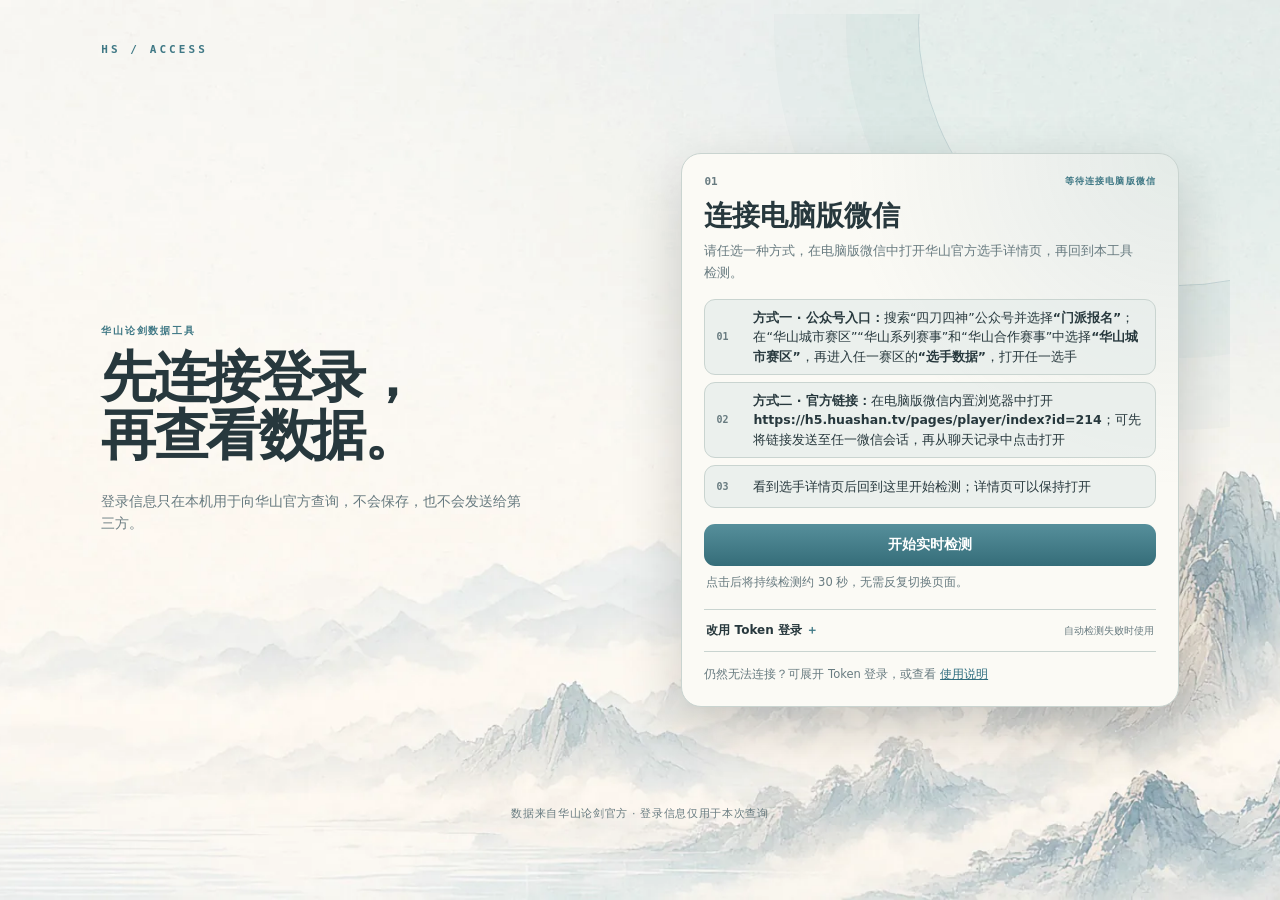
==== commit e6776c7c: "feat: 规则速查改用《华山论剑赛事手册》2026.9.9 依据 docs/华山论剑赛事手册20260909.pdf 重修规则速查内容，版本由 2026.4.4 升到 2026.9.9，条目 20 " ====
--- a/internal/server/web/index.html
+++ b/internal/server/web/index.html
@@ -102,7 +102,7 @@
         <div class="tool-grid">
           <button id="rules-open" class="tool-card">
             <span class="tool-symbol">规</span>
-            <span class="tool-copy"><small>RULES REFERENCE</small><strong>华山规则</strong><i>搜索分数、评选、身份、技能和版型</i></span>
+            <span class="tool-copy"><small>RULES REFERENCE</small><strong>华山规则</strong><i>搜索分数、评选、身份、版型和违规扣分</i></span>
             <span class="tool-enter">打开速查 →</span>
           </button>
           <button id="draw-tool-open" class="tool-card draw-card" onclick="showDrawTool()">
